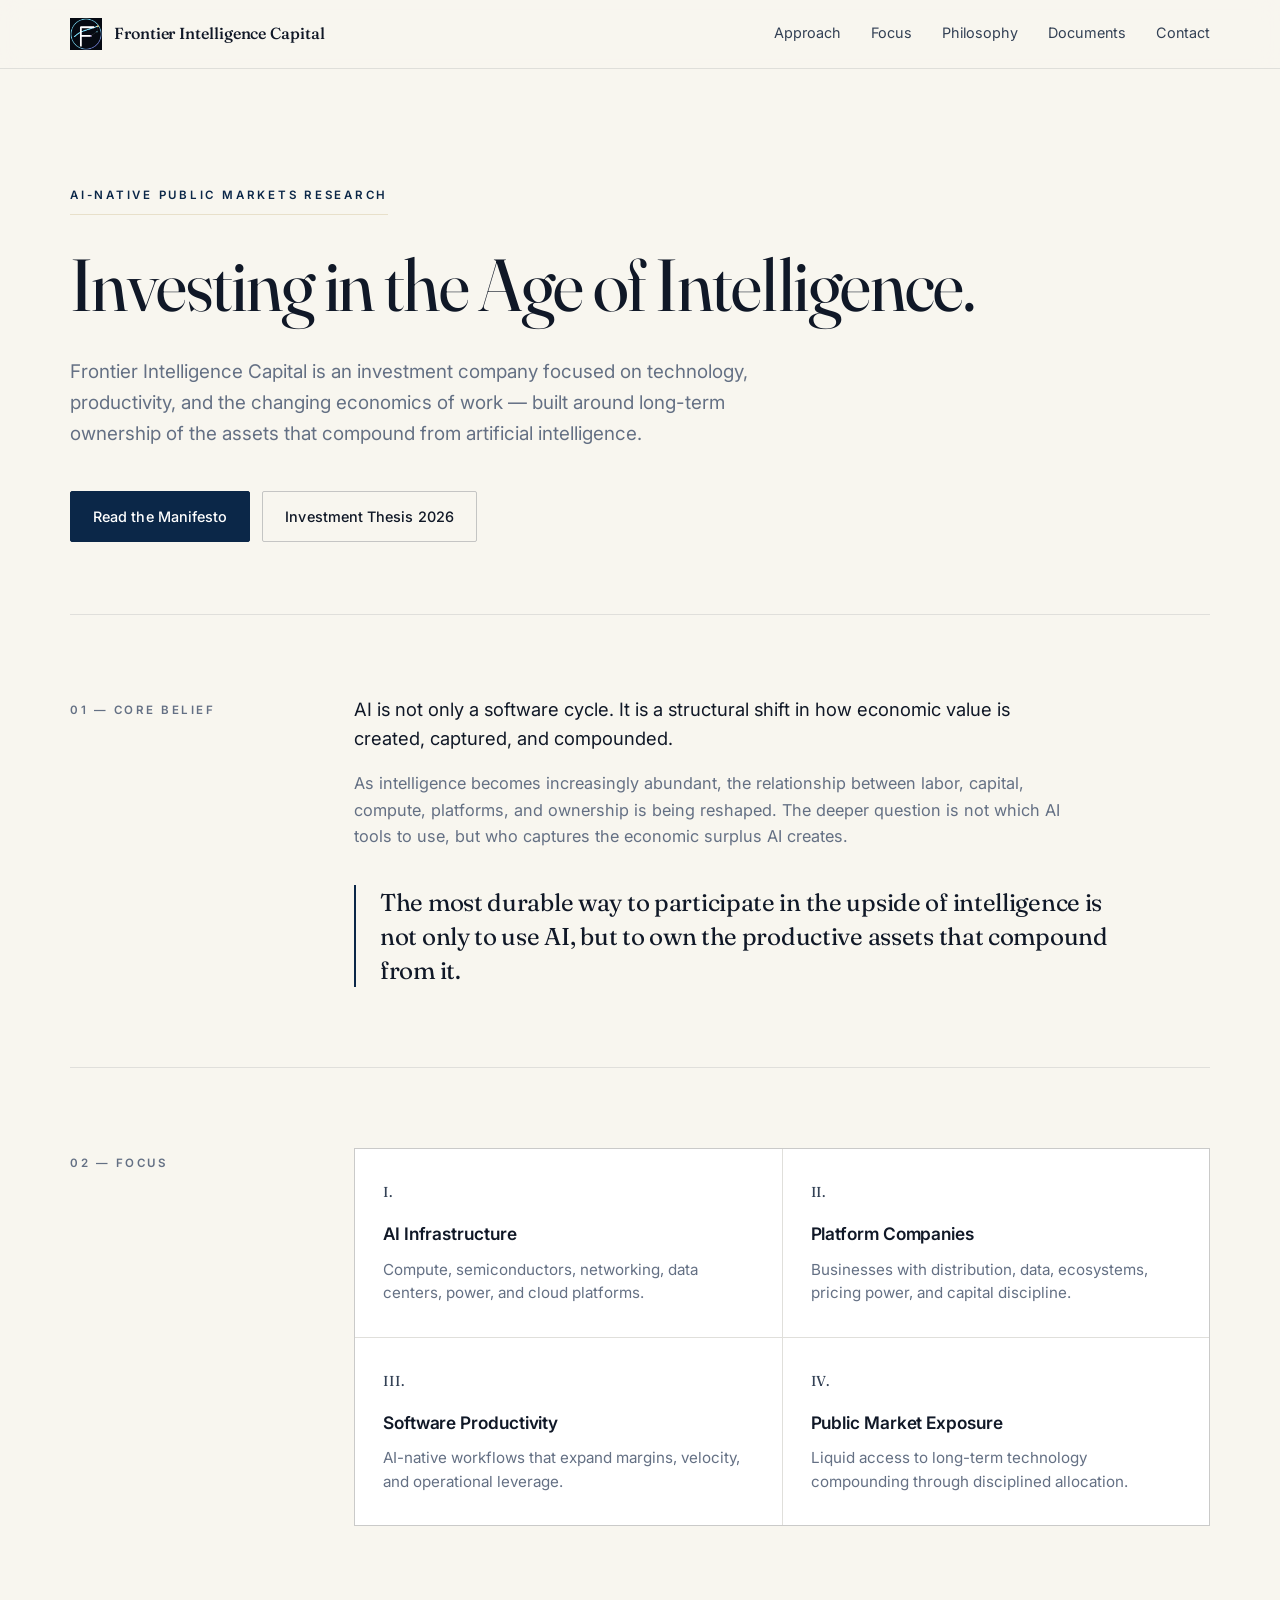
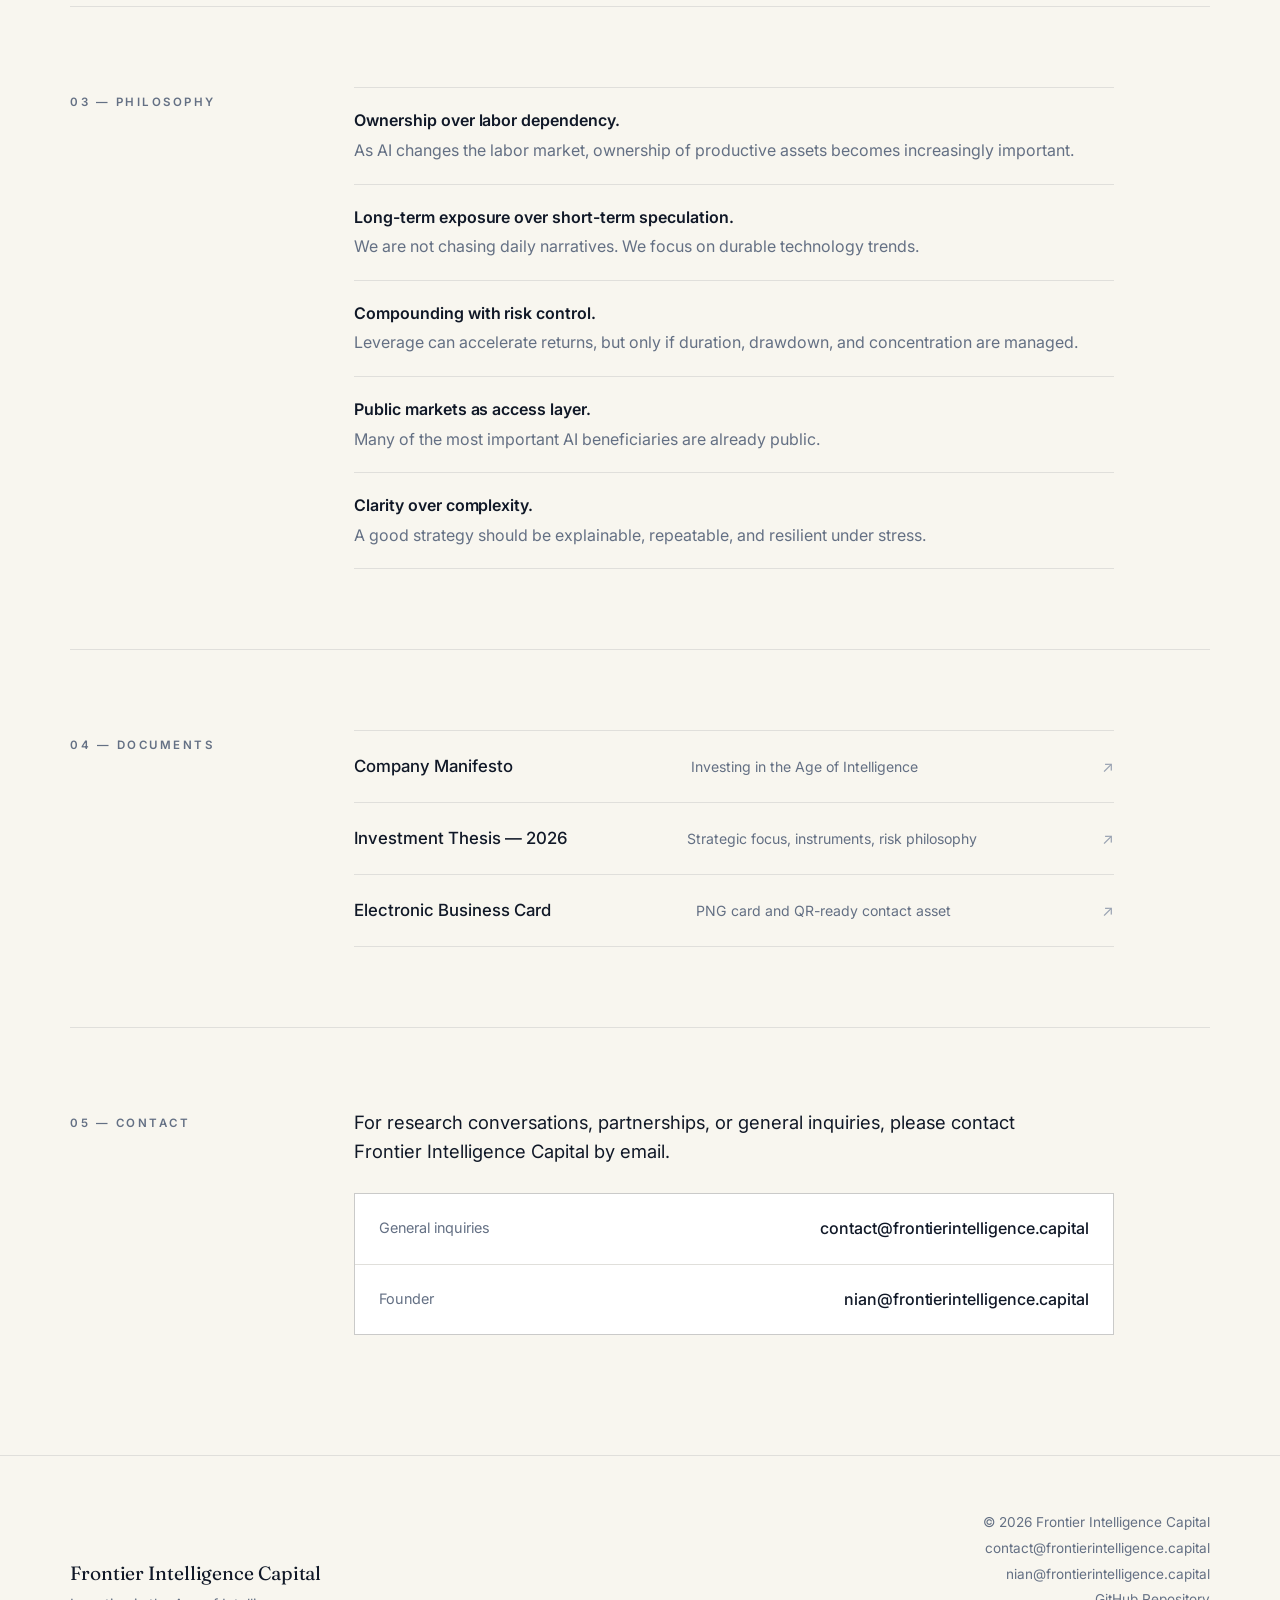
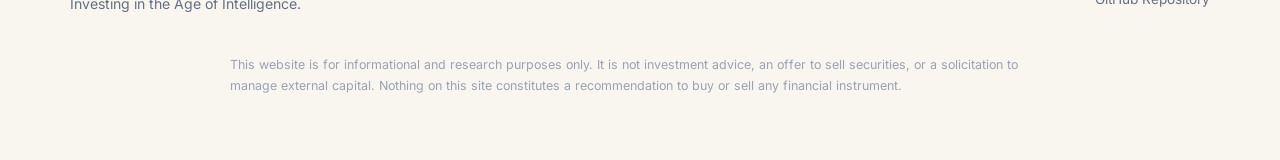
==== index.html @ 0dae23cb "Add internal document pages" ====
<!doctype html>
<html lang="en">
<head>
  <meta charset="utf-8" />
  <meta name="viewport" content="width=device-width, initial-scale=1" />
  <title>Frontier Intelligence Capital — Investing in the Age of Intelligence</title>
  <meta name="description" content="An AI-native public markets investment company focused on technology, productivity, and the changing economics of work." />
  <meta property="og:title" content="Frontier Intelligence Capital" />
  <meta property="og:description" content="Investing in the Age of Intelligence." />
  <meta property="og:image" content="assets/banner/frontier-intelligence-capital-banner.png" />
  <meta name="theme-color" content="#f8f6ef" />
  <link rel="icon" type="image/png" href="assets/logo/frontier-intelligence-capital-mark.png" />
  <link rel="preconnect" href="https://fonts.googleapis.com">
  <link rel="preconnect" href="https://fonts.gstatic.com" crossorigin>
  <link href="https://fonts.googleapis.com/css2?family=Fraunces:opsz,wght@9..144,400;9..144,500;9..144,600&family=Inter:wght@400;500;600;700&display=swap" rel="stylesheet">
  <link rel="stylesheet" href="style.css" />
</head>
<body>

  <header class="site-header">
    <div class="bar">
      <a class="brand" href="#top" aria-label="Frontier Intelligence Capital">
        <img class="mark" src="assets/logo/frontier-intelligence-capital-mark.png" alt="" />
        <span class="wordmark">Frontier Intelligence Capital</span>
      </a>
      <nav class="site-nav" aria-label="Primary">
        <a href="#approach">Approach</a>
        <a href="#focus">Focus</a>
        <a href="#philosophy">Philosophy</a>
        <a href="#documents">Documents</a>
        <a href="#contact">Contact</a>
      </nav>
    </div>
  </header>

  <main id="top">

    <section class="hero">
      <p class="eyebrow">AI-native public markets research</p>
      <h1>Investing in the Age of Intelligence.</h1>
      <p class="lead">Frontier Intelligence Capital is an investment company focused on technology, productivity, and the changing economics of work — built around long-term ownership of the assets that compound from artificial intelligence.</p>
      <div class="actions">
        <a class="btn primary" href="manifesto.html">Read the Manifesto</a>
        <a class="btn ghost" href="investment-thesis-2026.html">Investment Thesis 2026</a>
      </div>
    </section>

    <section class="band" id="approach">
      <div class="band-grid">
        <div class="band-label">01 — Core Belief</div>
        <div class="band-body">
          <p class="lede">AI is not only a software cycle. It is a structural shift in how economic value is created, captured, and compounded.</p>
          <p>As intelligence becomes increasingly abundant, the relationship between labor, capital, compute, platforms, and ownership is being reshaped. The deeper question is not which AI tools to use, but who captures the economic surplus AI creates.</p>
          <blockquote>The most durable way to participate in the upside of intelligence is not only to use AI, but to own the productive assets that compound from it.</blockquote>
        </div>
      </div>
    </section>

    <section class="band" id="focus">
      <div class="band-grid">
        <div class="band-label">02 — Focus</div>
        <div class="band-body">
          <div class="focus-grid">
            <article>
              <span class="num">I.</span>
              <h3>AI Infrastructure</h3>
              <p>Compute, semiconductors, networking, data centers, power, and cloud platforms.</p>
            </article>
            <article>
              <span class="num">II.</span>
              <h3>Platform Companies</h3>
              <p>Businesses with distribution, data, ecosystems, pricing power, and capital discipline.</p>
            </article>
            <article>
              <span class="num">III.</span>
              <h3>Software Productivity</h3>
              <p>AI-native workflows that expand margins, velocity, and operational leverage.</p>
            </article>
            <article>
              <span class="num">IV.</span>
              <h3>Public Market Exposure</h3>
              <p>Liquid access to long-term technology compounding through disciplined allocation.</p>
            </article>
          </div>
        </div>
      </div>
    </section>

    <section class="band" id="philosophy">
      <div class="band-grid">
        <div class="band-label">03 — Philosophy</div>
        <div class="band-body">
          <ul class="principles">
            <li><strong>Ownership over labor dependency.</strong> As AI changes the labor market, ownership of productive assets becomes increasingly important.</li>
            <li><strong>Long-term exposure over short-term speculation.</strong> We are not chasing daily narratives. We focus on durable technology trends.</li>
            <li><strong>Compounding with risk control.</strong> Leverage can accelerate returns, but only if duration, drawdown, and concentration are managed.</li>
            <li><strong>Public markets as access layer.</strong> Many of the most important AI beneficiaries are already public.</li>
            <li><strong>Clarity over complexity.</strong> A good strategy should be explainable, repeatable, and resilient under stress.</li>
          </ul>
        </div>
      </div>
    </section>

    <section class="band" id="documents">
      <div class="band-grid">
        <div class="band-label">04 — Documents</div>
        <div class="band-body">
          <ul class="docs">
            <li>
              <a href="manifesto.html">
                <span class="doc-title">Company Manifesto</span>
                <em class="doc-sub">Investing in the Age of Intelligence</em>
              </a>
            </li>
            <li>
              <a href="investment-thesis-2026.html">
                <span class="doc-title">Investment Thesis — 2026</span>
                <em class="doc-sub">Strategic focus, instruments, risk philosophy</em>
              </a>
            </li>
            <li>
              <a href="assets/business-card/nian-liu-electronic-business-card.png">
                <span class="doc-title">Electronic Business Card</span>
                <em class="doc-sub">PNG card and QR-ready contact asset</em>
              </a>
            </li>
          </ul>
        </div>
      </div>
    </section>

    <section class="band" id="contact">
      <div class="band-grid">
        <div class="band-label">05 — Contact</div>
        <div class="band-body">
          <p class="lede">For research conversations, partnerships, or general inquiries, please contact Frontier Intelligence Capital by email.</p>
          <div class="contact-list">
            <a href="mailto:contact@frontierintelligence.capital">
              <span>General inquiries</span>
              <strong>contact@frontierintelligence.capital</strong>
            </a>
            <a href="mailto:nian@frontierintelligence.capital">
              <span>Founder</span>
              <strong>nian@frontierintelligence.capital</strong>
            </a>
          </div>
        </div>
      </div>
    </section>

  </main>

  <footer>
    <div class="footer-inner">
      <div class="foot-brand">
        <p class="mark">Frontier Intelligence Capital</p>
        <p class="tag">Investing in the Age of Intelligence.</p>
      </div>
      <div class="foot-meta">
        <p>© <span id="year">2026</span> Frontier Intelligence Capital</p>
        <p><a href="mailto:contact@frontierintelligence.capital">contact@frontierintelligence.capital</a></p>
        <p><a href="mailto:nian@frontierintelligence.capital">nian@frontierintelligence.capital</a></p>
        <p><a href="https://github.com/nianliu-tech/frontier-intelligence-capital">GitHub Repository</a></p>
      </div>
    </div>
    <p class="disclaimer">This website is for informational and research purposes only. It is not investment advice, an offer to sell securities, or a solicitation to manage external capital. Nothing on this site constitutes a recommendation to buy or sell any financial instrument.</p>
  </footer>

  <script>document.getElementById('year').textContent = new Date().getFullYear();</script>
</body>
</html>
---- style.css ----
:root {
  color-scheme: light;
  --bg: #f8f6ef;
  --bg-elev: #ffffff;
  --text: #101827;
  --text-soft: #334155;
  --muted: #647084;
  --faint: #9aa3b2;
  --line: rgba(15, 23, 42, 0.10);
  --line-strong: rgba(15, 23, 42, 0.22);
  --accent: #0b2748;
  --accent-soft: rgba(191, 164, 106, 0.28);
  --serif: "Fraunces", "Source Serif 4", Georgia, "Times New Roman", serif;
  --sans: "Inter", ui-sans-serif, system-ui, -apple-system, BlinkMacSystemFont, "Segoe UI", sans-serif;
  --maxw: 1140px;
  --pad-x: 48px;
}

* { box-sizing: border-box; }

html { scroll-behavior: smooth; }

body {
  margin: 0;
  background: var(--bg);
  color: var(--text);
  font-family: var(--sans);
  font-size: 16px;
  line-height: 1.6;
  -webkit-font-smoothing: antialiased;
  -moz-osx-font-smoothing: grayscale;
  text-rendering: optimizeLegibility;
}

a { color: inherit; text-decoration: none; }

main { width: min(var(--maxw), calc(100% - var(--pad-x))); margin: 0 auto; }

/* ─── Site header ─────────────────────────────────────────────── */

.site-header {
  position: sticky;
  top: 0;
  z-index: 20;
  background: rgba(248, 246, 239, 0.82);
  backdrop-filter: saturate(140%) blur(12px);
  -webkit-backdrop-filter: saturate(140%) blur(12px);
  border-bottom: 1px solid var(--line);
}
.site-header .bar {
  width: min(var(--maxw), calc(100% - var(--pad-x)));
  margin: 0 auto;
  display: flex;
  align-items: center;
  justify-content: space-between;
  padding: 18px 0;
  gap: 24px;
}
.brand {
  display: flex;
  align-items: center;
  gap: 12px;
  white-space: nowrap;
}
.brand .mark {
  display: block;
  width: 32px;
  height: 32px;
  object-fit: contain;
}
.brand .wordmark {
  font-family: var(--serif);
  font-size: 1rem;
  font-weight: 500;
  letter-spacing: -0.005em;
  color: var(--text);
}
.site-nav {
  display: flex;
  gap: 30px;
  font-size: 0.9rem;
}
.site-nav a {
  position: relative;
  color: var(--text-soft);
  padding-bottom: 2px;
  transition: color 140ms ease;
}
.site-nav a::after {
  content: "";
  position: absolute;
  left: 0;
  right: 0;
  bottom: -2px;
  height: 1px;
  background: var(--accent);
  opacity: 0;
  transform: scaleX(0.4);
  transform-origin: center;
  transition: opacity 160ms ease, transform 160ms ease;
}
.site-nav a:hover { color: var(--text); }
.site-nav a:hover::after { opacity: 1; transform: scaleX(1); }
.site-nav a.ext::before {
  content: "↗";
  margin-right: 4px;
  color: var(--faint);
  font-size: 0.85em;
}
.site-nav a.ext::after { display: none; }

/* ─── Hero ────────────────────────────────────────────────────── */

.hero {
  padding: 112px 0 72px;
}
.eyebrow {
  display: inline-block;
  color: var(--accent);
  text-transform: uppercase;
  letter-spacing: 0.24em;
  font-size: 0.72rem;
  font-weight: 600;
  margin: 0 0 32px;
  padding-bottom: 10px;
  border-bottom: 1px solid var(--accent-soft);
}
h1 {
  font-family: var(--serif);
  font-weight: 400;
  margin: 0 0 32px;
  font-size: clamp(2.4rem, 6vw, 4.6rem);
  line-height: 1.04;
  letter-spacing: -0.022em;
  max-width: 920px;
  font-variation-settings: "opsz" 144, "SOFT" 0;
}
.lead {
  max-width: 700px;
  color: var(--muted);
  font-size: clamp(1.05rem, 1.5vw, 1.18rem);
  line-height: 1.65;
  margin: 0 0 42px;
}

/* Buttons */

.actions { display: flex; flex-wrap: wrap; gap: 12px; }
.btn {
  display: inline-flex;
  align-items: center;
  padding: 13px 22px;
  font-size: 0.9rem;
  font-weight: 500;
  letter-spacing: 0.005em;
  border: 1px solid var(--line-strong);
  border-radius: 2px;
  transition: background 140ms ease, border-color 140ms ease, color 140ms ease;
}
.btn.primary {
  background: var(--accent);
  color: #ffffff;
  border-color: var(--accent);
}
.btn.primary:hover {
  background: #143b68;
  border-color: #143b68;
  color: #ffffff;
}
.btn.ghost { color: var(--text); }
.btn.ghost:hover {
  border-color: var(--accent);
  color: var(--accent);
}

/* ─── Editorial bands ─────────────────────────────────────────── */

.band {
  padding: 80px 0;
  border-top: 1px solid var(--line);
}
.band-grid {
  display: grid;
  grid-template-columns: 220px 1fr;
  gap: 64px;
  align-items: start;
}
.band-label {
  font-size: 0.72rem;
  text-transform: uppercase;
  letter-spacing: 0.22em;
  color: var(--muted);
  font-weight: 600;
  padding-top: 6px;
}
.band-body p {
  margin: 0 0 18px;
  color: var(--muted);
  font-size: 1.02rem;
  max-width: 720px;
}
.band-body p.lede {
  color: var(--text);
  font-size: 1.15rem;
  line-height: 1.55;
}

blockquote {
  margin: 36px 0 0;
  padding: 0 0 0 24px;
  font-family: var(--serif);
  font-weight: 400;
  font-size: clamp(1.3rem, 1.9vw, 1.75rem);
  line-height: 1.4;
  letter-spacing: -0.012em;
  color: var(--text);
  max-width: 760px;
  border-left: 2px solid var(--accent);
}

/* ─── Focus grid ──────────────────────────────────────────────── */

.focus-grid {
  display: grid;
  grid-template-columns: repeat(2, 1fr);
  gap: 1px;
  background: var(--line);
  border: 1px solid var(--line);
}
.focus-grid article {
  background: var(--bg-elev);
  padding: 32px 28px;
  transition: background 160ms ease;
}
.focus-grid article:hover { background: var(--bg-elev); }
.focus-grid .num {
  display: block;
  font-family: var(--serif);
  font-size: 0.9rem;
  color: var(--text-soft);
  letter-spacing: 0.06em;
  margin-bottom: 16px;
}
.focus-grid h3 {
  margin: 0 0 10px;
  font-size: 1.08rem;
  font-weight: 600;
  letter-spacing: -0.005em;
  color: var(--text);
}
.focus-grid p {
  margin: 0;
  color: var(--muted);
  font-size: 0.95rem;
  line-height: 1.55;
}

/* ─── Principles list ─────────────────────────────────────────── */

.principles {
  list-style: none;
  padding: 0;
  margin: 0;
  max-width: 760px;
}
.principles li {
  padding: 20px 0;
  border-top: 1px solid var(--line);
  color: var(--muted);
  font-size: 1rem;
  line-height: 1.6;
}
.principles li:last-child { border-bottom: 1px solid var(--line); }
.principles strong {
  display: block;
  color: var(--text);
  font-weight: 600;
  margin-bottom: 4px;
  letter-spacing: -0.002em;
}

/* ─── Documents list ──────────────────────────────────────────── */

.docs {
  list-style: none;
  padding: 0;
  margin: 0;
  max-width: 760px;
}
.docs li { border-top: 1px solid var(--line); }
.docs li:last-child { border-bottom: 1px solid var(--line); }
.docs a {
  display: flex;
  justify-content: space-between;
  align-items: baseline;
  gap: 32px;
  padding: 22px 0;
  color: var(--text);
  transition: color 140ms ease, padding 140ms ease;
}
.docs a:hover { color: var(--accent); padding-left: 6px; }
.doc-title {
  font-size: 1.05rem;
  font-weight: 500;
}
.doc-sub {
  font-style: normal;
  color: var(--muted);
  font-size: 0.88rem;
  text-align: right;
  flex-shrink: 0;
}
.docs a::after {
  content: "↗";
  color: var(--faint);
  font-size: 0.95rem;
  margin-left: 6px;
}

/* ─── Contact ─────────────────────────────────────────────────── */

.contact-list {
  display: grid;
  gap: 1px;
  max-width: 760px;
  margin-top: 28px;
  background: var(--line);
  border: 1px solid var(--line);
}
.contact-list a {
  display: flex;
  justify-content: space-between;
  gap: 24px;
  padding: 22px 24px;
  background: var(--bg-elev);
  transition: background 160ms ease, color 140ms ease;
}
.contact-list a:hover {
  background: #f1eee5;
  color: var(--accent);
}
.contact-list span {
  color: var(--muted);
  font-size: 0.9rem;
}
.contact-list strong {
  color: var(--text);
  font-weight: 500;
  letter-spacing: -0.004em;
}
.contact-list a:hover strong { color: var(--accent); }

/* ─── Article pages ───────────────────────────────────────────── */

.article-page {
  padding: 88px 0 32px;
}
.article {
  max-width: 820px;
}
.article h1 {
  max-width: 820px;
  margin-bottom: 42px;
}
.article h2 {
  margin: 56px 0 18px;
  font-family: var(--serif);
  font-size: clamp(1.55rem, 2.4vw, 2.1rem);
  font-weight: 500;
  line-height: 1.2;
  letter-spacing: -0.012em;
  color: var(--text);
}
.article h3 {
  margin: 32px 0 10px;
  font-size: 1.05rem;
  color: var(--text);
}
.article p,
.article li {
  color: var(--muted);
  font-size: 1.02rem;
  line-height: 1.75;
}
.article p { margin: 0 0 18px; }
.article .lede {
  color: var(--text-soft);
  font-size: 1.12rem;
}
.article ul,
.article ol {
  margin: 18px 0 28px;
  padding-left: 24px;
}
.article li { margin: 8px 0; }
.article strong { color: var(--text); }
.article blockquote {
  margin: 32px 0 38px;
}

/* ─── Footer ──────────────────────────────────────────────────── */

footer {
  border-top: 1px solid var(--line);
  padding: 56px 0 64px;
  margin-top: 40px;
}
.footer-inner {
  width: min(var(--maxw), calc(100% - var(--pad-x)));
  margin: 0 auto;
  display: flex;
  justify-content: space-between;
  align-items: flex-end;
  gap: 24px;
  flex-wrap: wrap;
}
.foot-brand .mark {
  font-family: var(--serif);
  font-size: 1.2rem;
  margin: 0 0 4px;
  letter-spacing: -0.005em;
  color: var(--text);
}
.foot-brand .tag {
  margin: 0;
  font-size: 0.88rem;
  color: var(--muted);
}
.foot-meta {
  text-align: right;
  font-size: 0.85rem;
  color: var(--muted);
}
.foot-meta p { margin: 0 0 4px; }
.foot-meta a { transition: color 140ms ease; }
.foot-meta a:hover { color: var(--accent); }
.disclaimer {
  width: min(var(--maxw), calc(100% - var(--pad-x)));
  margin: 40px auto 0;
  font-size: 0.78rem;
  color: var(--faint);
  line-height: 1.65;
  max-width: 820px;
}

/* ─── Responsive ──────────────────────────────────────────────── */

@media (max-width: 860px) {
  :root { --pad-x: 32px; }
  .hero { padding: 64px 0 56px; }
  .band { padding: 56px 0; }
  .band-grid { grid-template-columns: 1fr; gap: 20px; }
  .band-label { padding-top: 0; }
  .focus-grid { grid-template-columns: 1fr; }
  .site-nav { gap: 18px; font-size: 0.82rem; }
  .site-nav a.ext { display: none; }
  .docs a { flex-direction: column; gap: 4px; padding: 20px 0; }
  .docs a:hover { padding-left: 0; }
  .doc-sub { text-align: left; }
  .contact-list a { flex-direction: column; gap: 4px; }
  .article-page { padding: 64px 0 24px; }
  .footer-inner { flex-direction: column; align-items: flex-start; }
  .foot-meta { text-align: left; }
}

@media (max-width: 520px) {
  :root { --pad-x: 24px; }
  .brand .wordmark { display: none; }
  .actions { gap: 10px; }
  .btn { padding: 11px 18px; font-size: 0.86rem; }
  .site-nav { gap: 14px; }
}
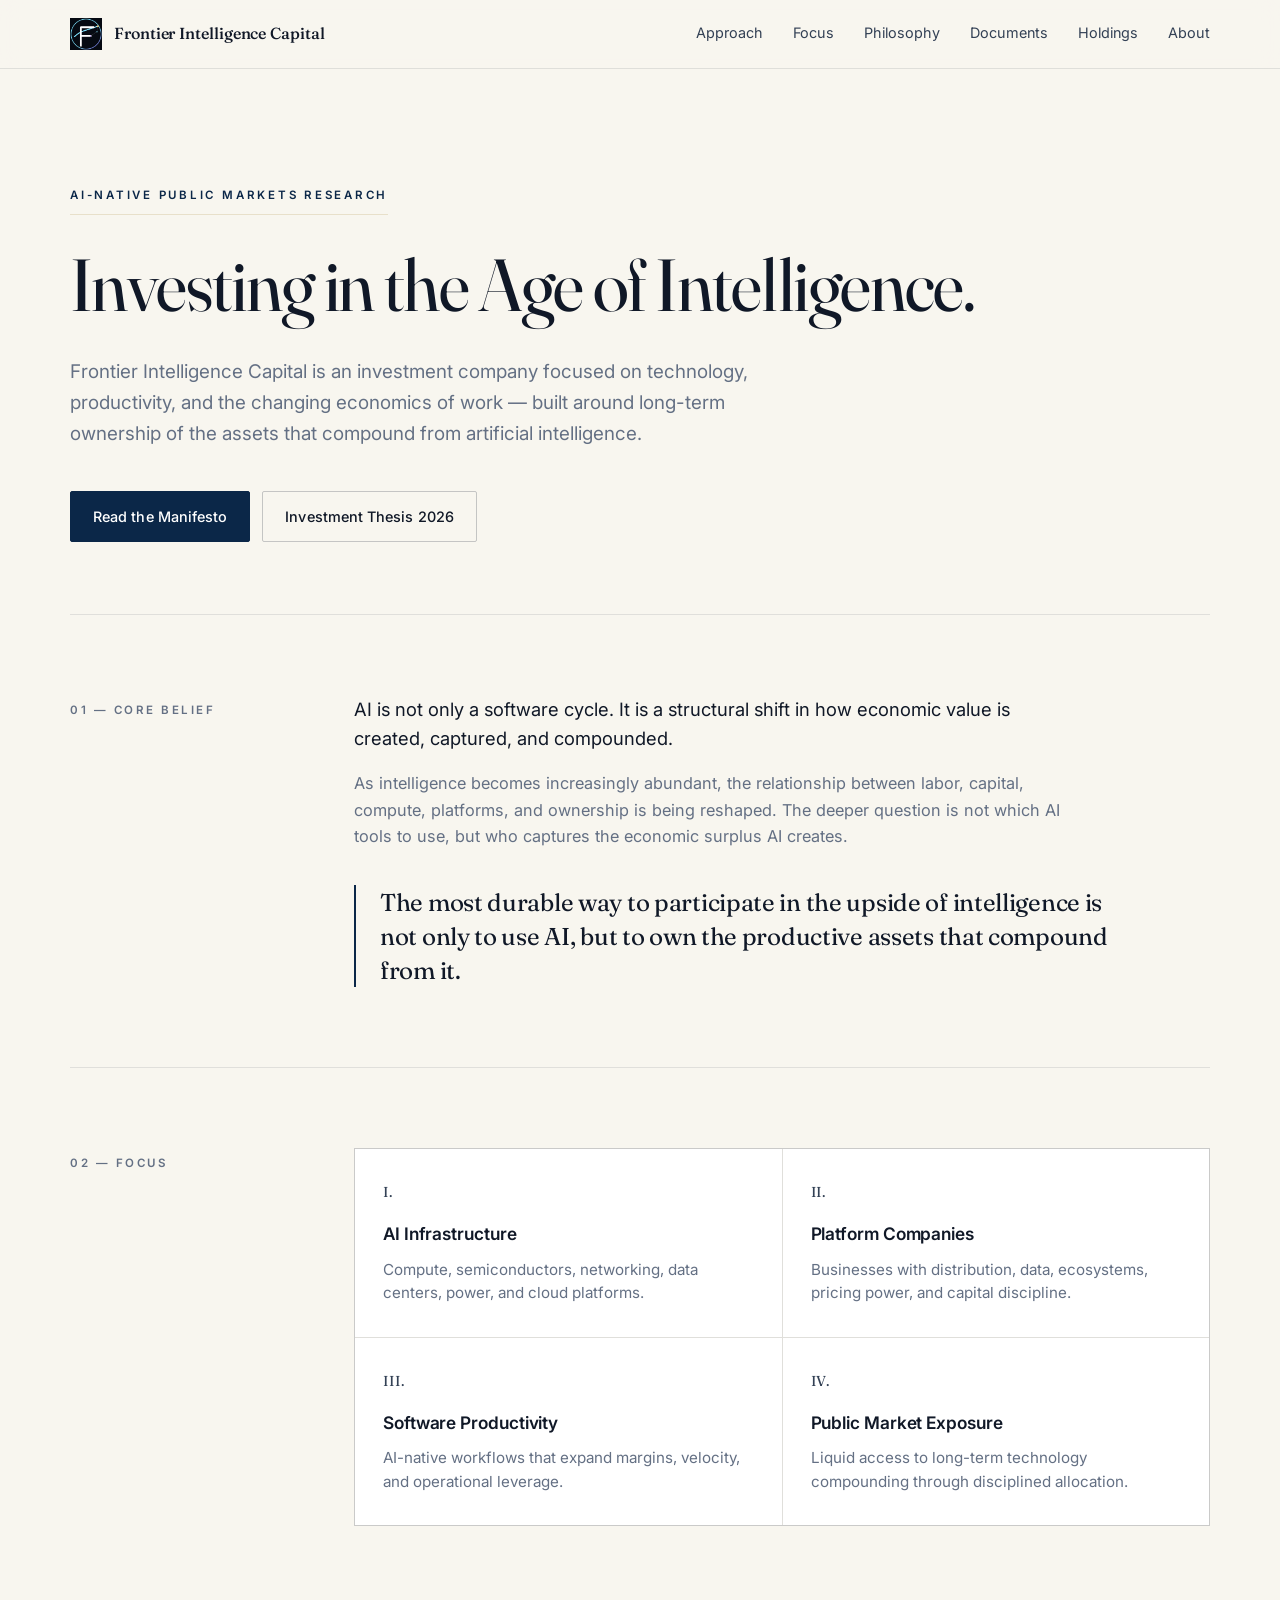
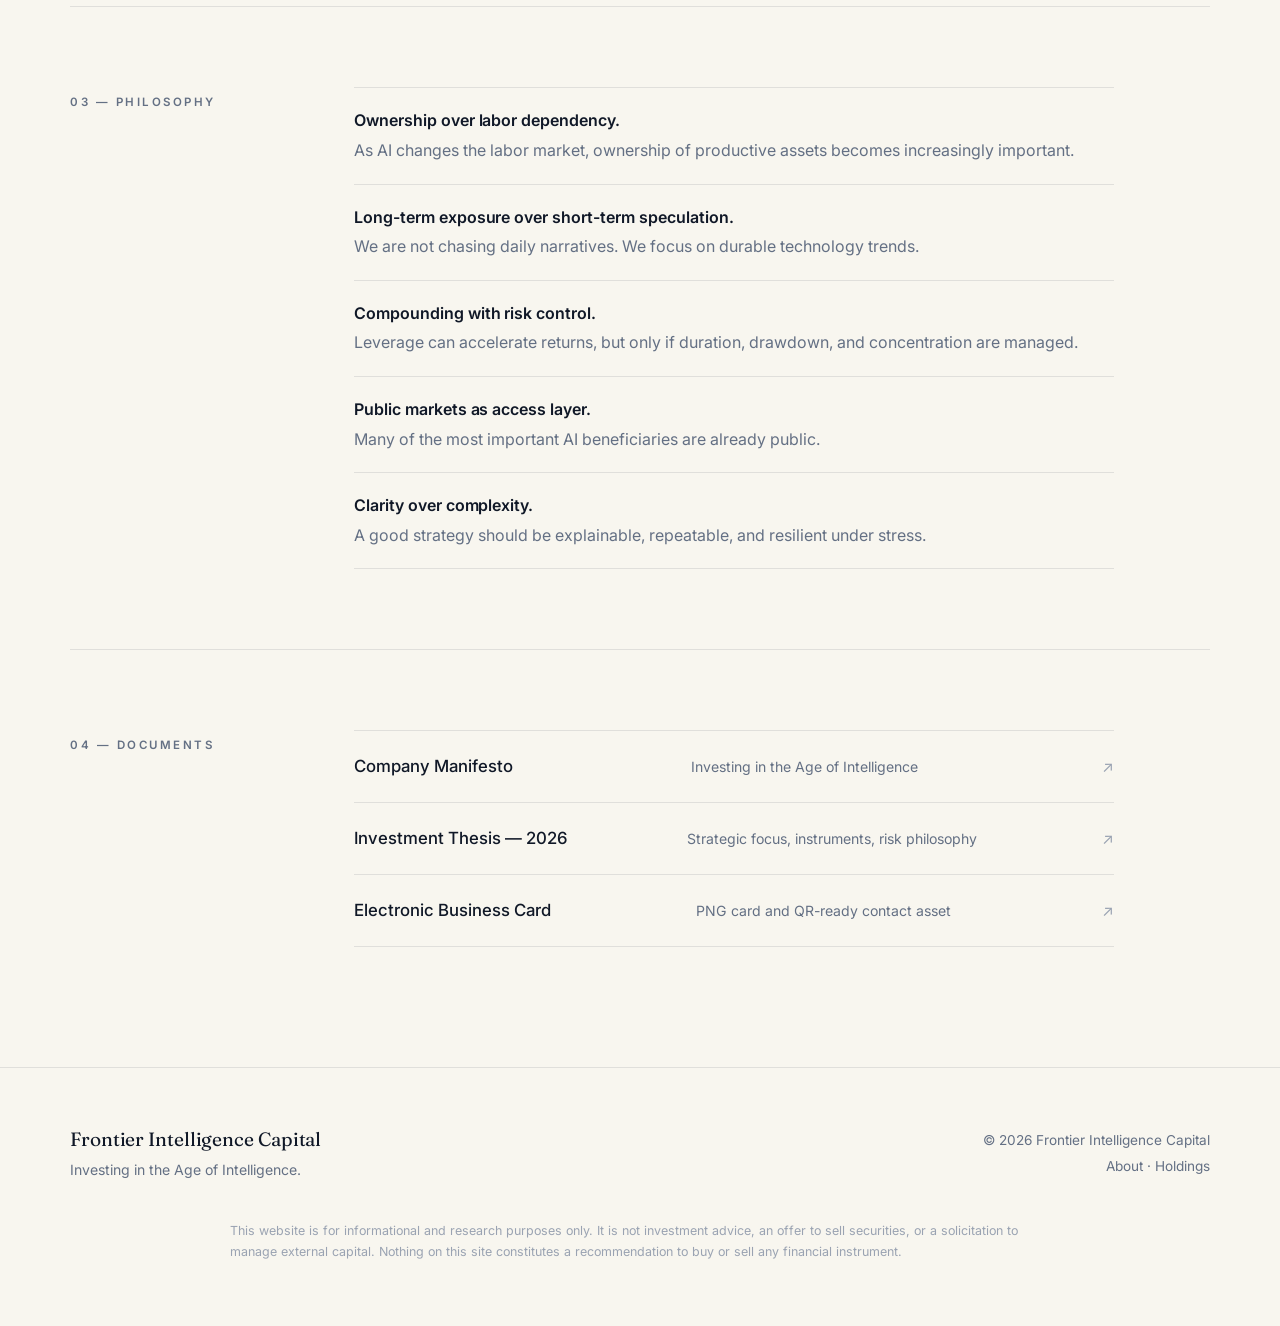
==== commit 5c2565c0: "Add about and holdings pages" ====
--- a/index.html
+++ b/index.html
@@ -28,7 +28,8 @@
         <a href="#focus">Focus</a>
         <a href="#philosophy">Philosophy</a>
         <a href="#documents">Documents</a>
-        <a href="#contact">Contact</a>
+        <a href="holdings.html">Holdings</a>
+        <a href="about.html">About</a>
       </nav>
     </div>
   </header>
@@ -129,25 +130,6 @@
       </div>
     </section>
 
-    <section class="band" id="contact">
-      <div class="band-grid">
-        <div class="band-label">05 — Contact</div>
-        <div class="band-body">
-          <p class="lede">For research conversations, partnerships, or general inquiries, please contact Frontier Intelligence Capital by email.</p>
-          <div class="contact-list">
-            <a href="mailto:contact@frontierintelligence.capital">
-              <span>General inquiries</span>
-              <strong>contact@frontierintelligence.capital</strong>
-            </a>
-            <a href="mailto:nian@frontierintelligence.capital">
-              <span>Founder</span>
-              <strong>nian@frontierintelligence.capital</strong>
-            </a>
-          </div>
-        </div>
-      </div>
-    </section>
-
   </main>
 
   <footer>
@@ -158,9 +140,7 @@
       </div>
       <div class="foot-meta">
         <p>© <span id="year">2026</span> Frontier Intelligence Capital</p>
-        <p><a href="mailto:contact@frontierintelligence.capital">contact@frontierintelligence.capital</a></p>
-        <p><a href="mailto:nian@frontierintelligence.capital">nian@frontierintelligence.capital</a></p>
-        <p><a href="https://github.com/nianliu-tech/frontier-intelligence-capital">GitHub Repository</a></p>
+        <p><a href="about.html">About</a> · <a href="holdings.html">Holdings</a></p>
       </div>
     </div>
     <p class="disclaimer">This website is for informational and research purposes only. It is not investment advice, an offer to sell securities, or a solicitation to manage external capital. Nothing on this site constitutes a recommendation to buy or sell any financial instrument.</p>
--- a/style.css
+++ b/style.css
@@ -470,3 +470,67 @@
   .btn { padding: 11px 18px; font-size: 0.86rem; }
   .site-nav { gap: 14px; }
 }
+
+/* ─── Profile & holdings pages ────────────────────────────────── */
+
+.profile-card,
+.holdings-grid section {
+  background: var(--bg-elev);
+  border: 1px solid var(--line);
+}
+.profile-card {
+  display: grid;
+  grid-template-columns: 1.1fr 0.9fr;
+  gap: 36px;
+  padding: 32px;
+  margin: 42px 0 48px;
+}
+.profile-card h2,
+.holdings-grid h2 {
+  margin-top: 8px;
+}
+.profile-label {
+  display: inline-block;
+  color: var(--accent);
+  text-transform: uppercase;
+  letter-spacing: 0.18em;
+  font-size: 0.72rem;
+  font-weight: 700;
+}
+.profile-meta {
+  display: grid;
+  gap: 1px;
+  align-content: start;
+  background: var(--line);
+  border: 1px solid var(--line);
+}
+.profile-meta a {
+  display: block;
+  padding: 18px 20px;
+  background: var(--bg);
+}
+.profile-meta span {
+  display: block;
+  color: var(--muted);
+  font-size: 0.82rem;
+  margin-bottom: 4px;
+}
+.profile-meta strong {
+  font-size: 0.95rem;
+  font-weight: 500;
+}
+.holdings-grid {
+  display: grid;
+  grid-template-columns: repeat(2, 1fr);
+  gap: 16px;
+  margin: 40px 0 48px;
+}
+.holdings-grid section {
+  padding: 28px;
+}
+.holdings-grid p { margin-bottom: 0; }
+
+@media (max-width: 860px) {
+  .profile-card,
+  .holdings-grid { grid-template-columns: 1fr; }
+}
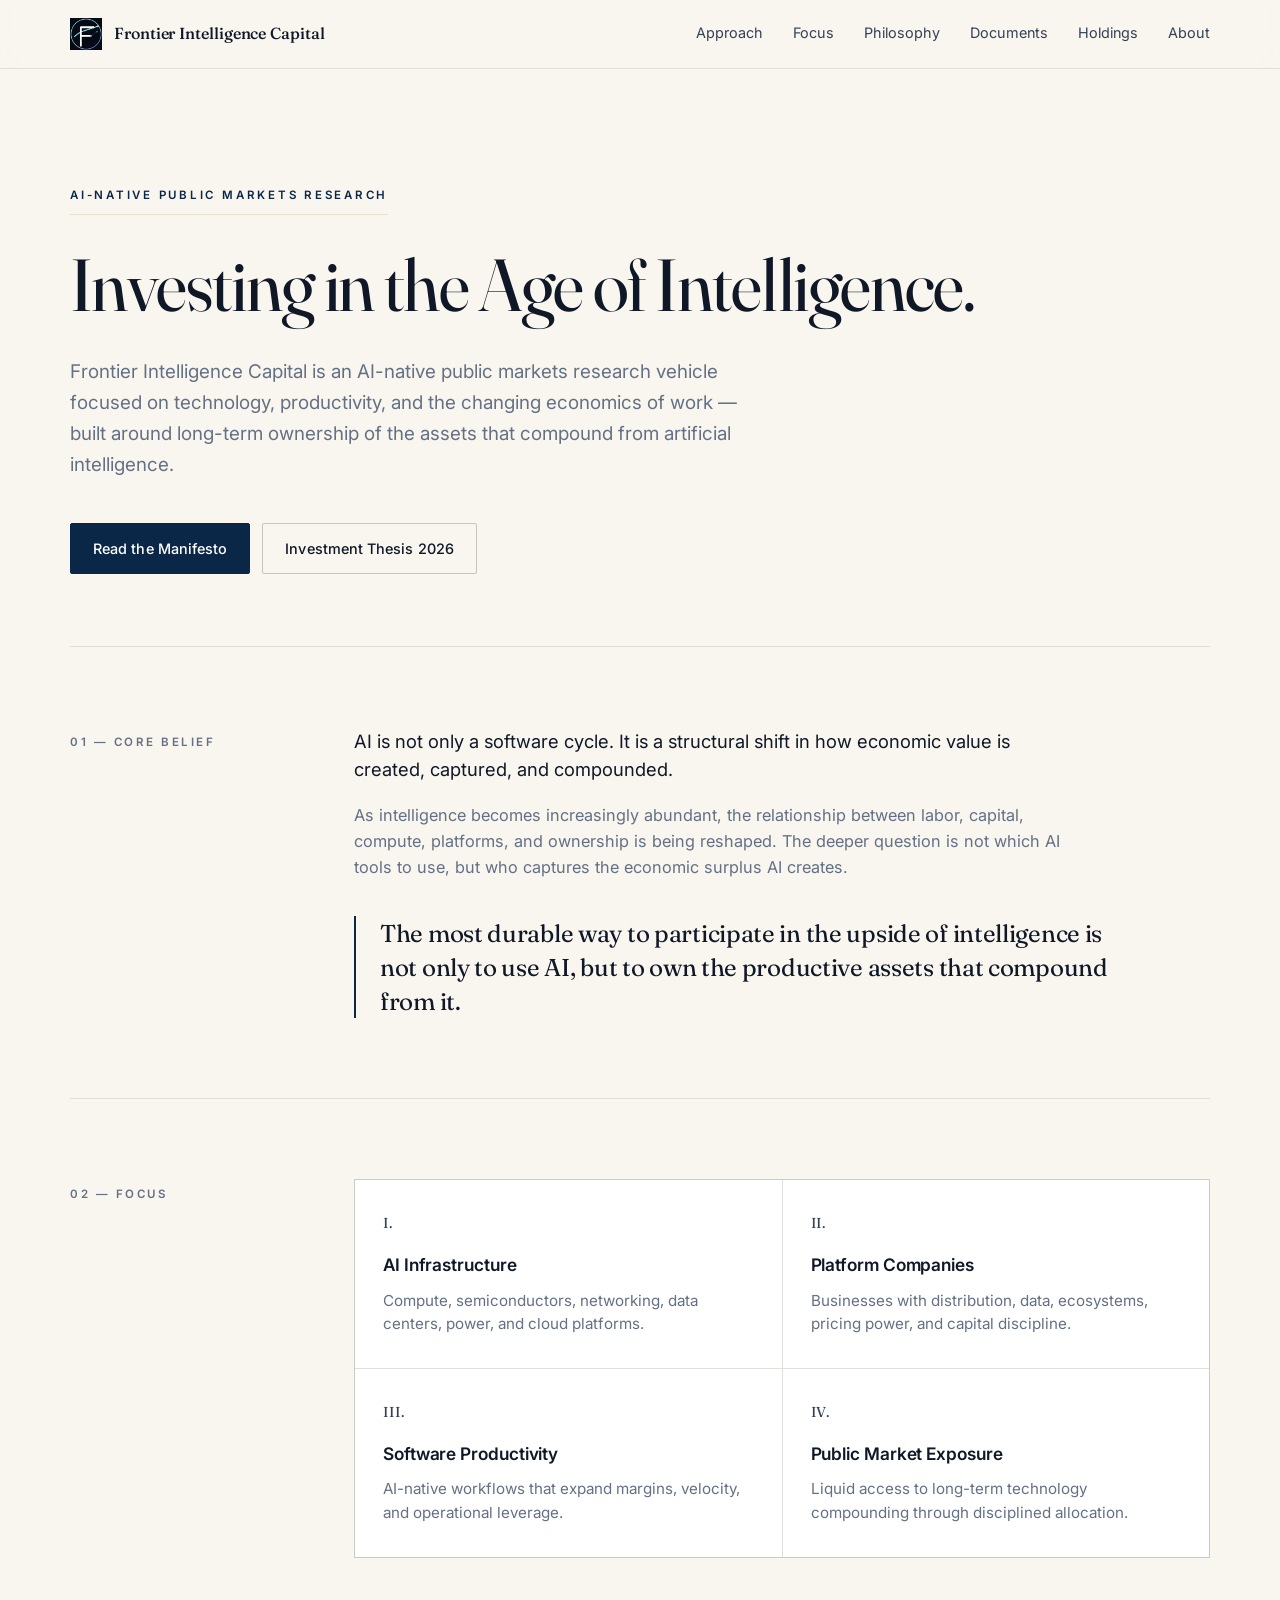
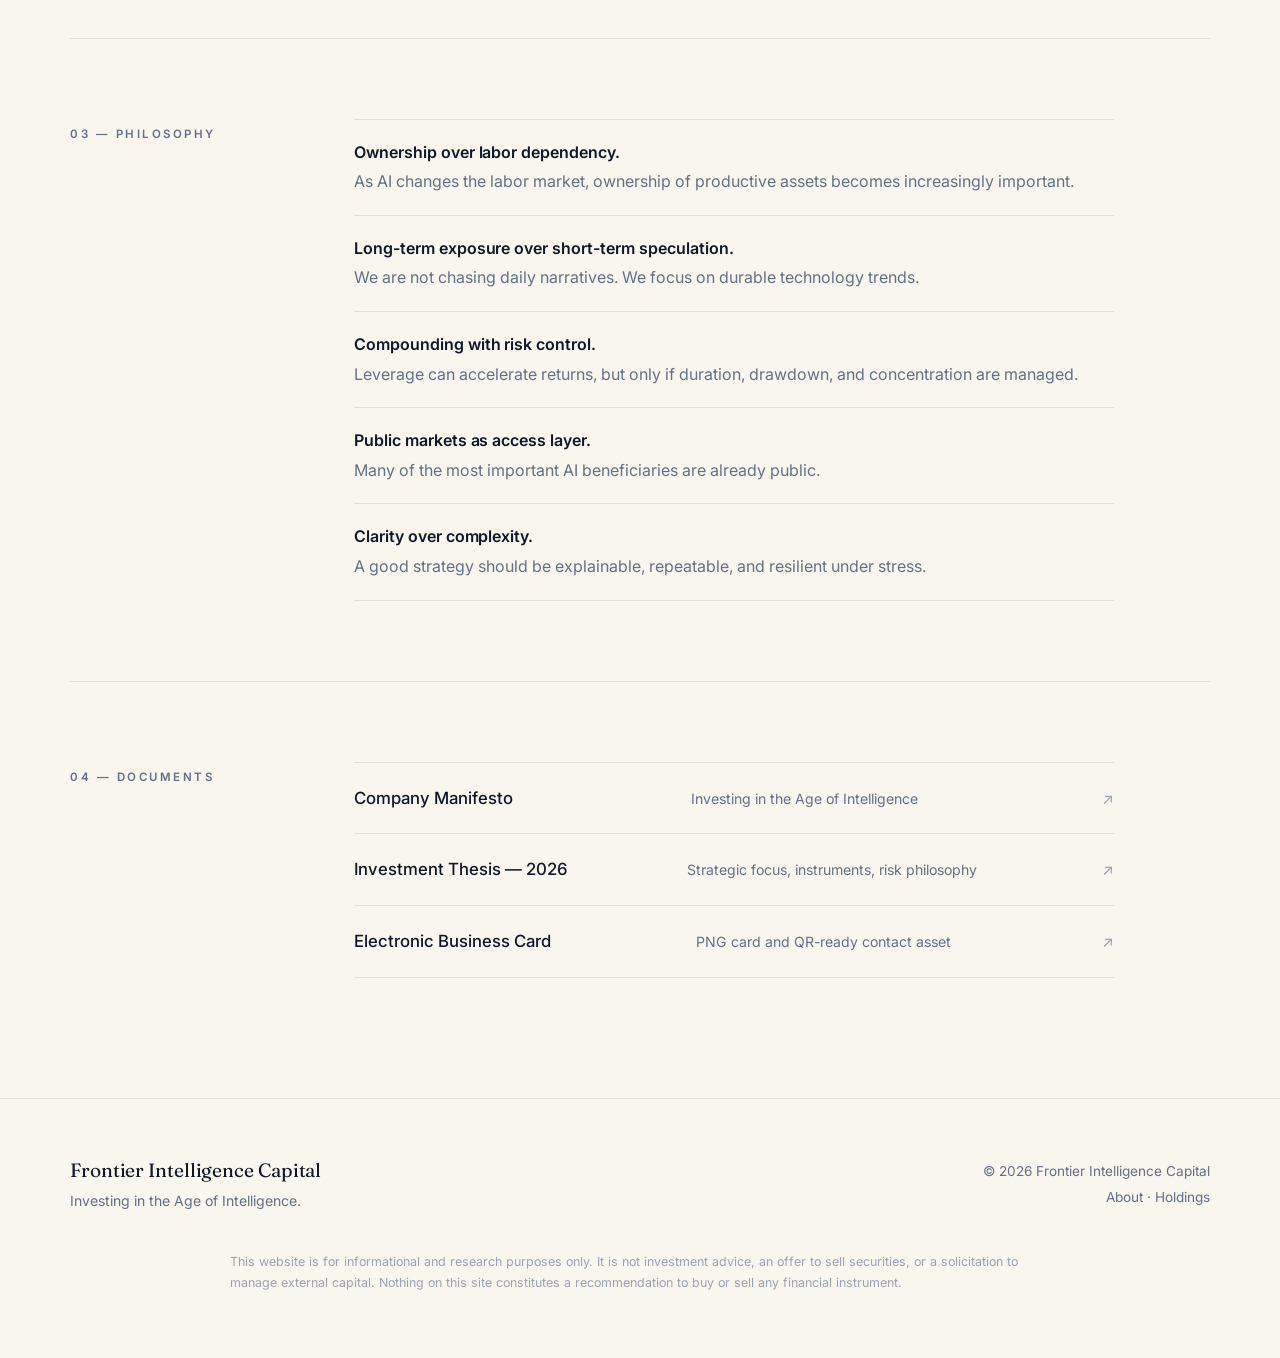
==== commit b9422c5c: "Clarify public research vehicle positioning" ====
--- a/index.html
+++ b/index.html
@@ -4,7 +4,7 @@
   <meta charset="utf-8" />
   <meta name="viewport" content="width=device-width, initial-scale=1" />
   <title>Frontier Intelligence Capital — Investing in the Age of Intelligence</title>
-  <meta name="description" content="An AI-native public markets investment company focused on technology, productivity, and the changing economics of work." />
+  <meta name="description" content="An AI-native public markets research vehicle focused on technology, productivity, and the changing economics of work." />
   <meta property="og:title" content="Frontier Intelligence Capital" />
   <meta property="og:description" content="Investing in the Age of Intelligence." />
   <meta property="og:image" content="assets/banner/frontier-intelligence-capital-banner.png" />
@@ -39,7 +39,7 @@
     <section class="hero">
       <p class="eyebrow">AI-native public markets research</p>
       <h1>Investing in the Age of Intelligence.</h1>
-      <p class="lead">Frontier Intelligence Capital is an investment company focused on technology, productivity, and the changing economics of work — built around long-term ownership of the assets that compound from artificial intelligence.</p>
+      <p class="lead">Frontier Intelligence Capital is an AI-native public markets research vehicle focused on technology, productivity, and the changing economics of work — built around long-term ownership of the assets that compound from artificial intelligence.</p>
       <div class="actions">
         <a class="btn primary" href="manifesto.html">Read the Manifesto</a>
         <a class="btn ghost" href="investment-thesis-2026.html">Investment Thesis 2026</a>
--- a/style.css
+++ b/style.css
@@ -534,3 +534,992 @@
   .profile-card,
   .holdings-grid { grid-template-columns: 1fr; }
 }
+
+/* ─── Allocation snapshot ─────────────────────────────────────── */
+
+.allocation-card {
+  margin: 34px 0 28px;
+  padding: 28px;
+  background: var(--bg-elev);
+  border: 1px solid var(--line);
+}
+.allocation-head {
+  display: flex;
+  justify-content: space-between;
+  gap: 20px;
+  margin-bottom: 18px;
+  color: var(--muted);
+  font-size: 0.86rem;
+}
+.allocation-row {
+  position: relative;
+  display: grid;
+  grid-template-columns: 1fr auto;
+  gap: 24px;
+  padding: 18px 0 22px;
+  border-top: 1px solid var(--line);
+  overflow: hidden;
+}
+.allocation-row strong,
+.allocation-row span,
+.allocation-row em {
+  position: relative;
+  z-index: 1;
+}
+.allocation-row strong {
+  display: block;
+  color: var(--text);
+  font-weight: 600;
+  margin-bottom: 2px;
+}
+.allocation-row span {
+  display: block;
+  color: var(--muted);
+  font-size: 0.9rem;
+}
+.allocation-row em {
+  color: var(--accent);
+  font-style: normal;
+  font-weight: 700;
+  font-size: 1.05rem;
+}
+.allocation-row i {
+  position: absolute;
+  left: 0;
+  bottom: 0;
+  height: 3px;
+  width: var(--w);
+  background: linear-gradient(90deg, var(--accent), rgba(191, 164, 106, 0.72));
+}
+
+@media (max-width: 860px) {
+  .allocation-head,
+  .allocation-row { grid-template-columns: 1fr; }
+  .allocation-row { gap: 8px; }
+}
+
+/* ─── Performance metrics ─────────────────────────────────────── */
+
+.metrics-grid {
+  display: grid;
+  grid-template-columns: repeat(4, 1fr);
+  gap: 1px;
+  margin: 30px 0 28px;
+  background: var(--line);
+  border: 1px solid var(--line);
+}
+.metrics-grid section {
+  background: var(--bg-elev);
+  padding: 22px 20px;
+}
+.metrics-grid span {
+  display: block;
+  color: var(--muted);
+  font-size: 0.78rem;
+  text-transform: uppercase;
+  letter-spacing: 0.12em;
+  margin-bottom: 12px;
+}
+.metrics-grid strong {
+  display: block;
+  color: var(--text);
+  font-size: 1rem;
+  margin-bottom: 8px;
+}
+.metrics-grid em {
+  display: block;
+  color: var(--muted);
+  font-style: normal;
+  font-size: 0.86rem;
+  line-height: 1.45;
+}
+
+@media (max-width: 860px) {
+  .metrics-grid { grid-template-columns: repeat(2, 1fr); }
+}
+@media (max-width: 520px) {
+  .metrics-grid { grid-template-columns: 1fr; }
+}
+
+/* ─── Performance chart ───────────────────────────────────────── */
+
+.performance-chart {
+  margin: 30px 0 28px;
+  padding: 0;
+}
+.performance-chart img {
+  display: block;
+  width: 100%;
+  height: auto;
+  border: 1px solid var(--line);
+  background: #ffffff;
+}
+.performance-chart figcaption {
+  margin-top: 10px;
+  color: var(--muted);
+  font-size: 0.86rem;
+}
+
+/* ─── Historical records ──────────────────────────────────────── */
+
+.history-table {
+  margin: 28px 0 14px;
+  overflow-x: auto;
+  border: 1px solid var(--line);
+  background: var(--bg-elev);
+}
+.history-table table {
+  width: 100%;
+  border-collapse: collapse;
+  min-width: 720px;
+}
+.history-table th,
+.history-table td {
+  padding: 15px 16px;
+  text-align: left;
+  border-bottom: 1px solid var(--line);
+  font-size: 0.92rem;
+}
+.history-table th {
+  color: var(--text);
+  font-weight: 600;
+  background: #f1eee5;
+}
+.history-table td {
+  color: var(--muted);
+}
+.history-table tr:last-child td { border-bottom: 0; }
+.data-links {
+  font-size: 0.9rem !important;
+}
+.data-links a {
+  color: var(--accent);
+  font-weight: 500;
+}
+
+/* ─── Detailed snapshot history ───────────────────────────────── */
+
+.history-summary {
+  display: grid;
+  grid-template-columns: repeat(3, 1fr);
+  gap: 1px;
+  margin: 34px 0 34px;
+  background: var(--line);
+  border: 1px solid var(--line);
+}
+.history-summary section {
+  background: var(--bg-elev);
+  padding: 22px;
+}
+.history-summary span {
+  display: block;
+  color: var(--muted);
+  font-size: 0.78rem;
+  text-transform: uppercase;
+  letter-spacing: 0.12em;
+  margin-bottom: 10px;
+}
+.history-summary strong {
+  color: var(--text);
+  font-size: 1.2rem;
+}
+.snapshot-list {
+  display: grid;
+  gap: 22px;
+  margin: 34px 0;
+}
+.snapshot-card {
+  background: var(--bg-elev);
+  border: 1px solid var(--line);
+  padding: 30px;
+}
+.snapshot-card.latest {
+  border-color: rgba(11, 39, 72, 0.26);
+}
+.snapshot-head {
+  display: flex;
+  justify-content: space-between;
+  gap: 24px;
+  align-items: flex-start;
+  margin-bottom: 12px;
+}
+.snapshot-head h2 {
+  margin: 8px 0 0;
+}
+.snapshot-nav {
+  text-align: right;
+}
+.snapshot-nav strong {
+  display: block;
+  color: var(--accent);
+  font-size: 1.7rem;
+  line-height: 1;
+}
+.snapshot-nav span {
+  display: block;
+  color: var(--muted);
+  font-size: 0.86rem;
+  margin-top: 8px;
+}
+.snapshot-allocation {
+  display: grid;
+  gap: 0;
+  margin-top: 24px;
+  border-top: 1px solid var(--line);
+}
+.snapshot-allocation div {
+  position: relative;
+  display: grid;
+  grid-template-columns: 1fr auto;
+  gap: 20px;
+  padding: 14px 0 16px;
+  border-bottom: 1px solid var(--line);
+  overflow: hidden;
+}
+.snapshot-allocation span,
+.snapshot-allocation em {
+  position: relative;
+  z-index: 1;
+}
+.snapshot-allocation span { color: var(--text-soft); }
+.snapshot-allocation em {
+  color: var(--accent);
+  font-style: normal;
+  font-weight: 700;
+}
+.snapshot-allocation i {
+  position: absolute;
+  left: 0;
+  bottom: 0;
+  width: var(--w);
+  height: 3px;
+  background: linear-gradient(90deg, var(--accent), rgba(191, 164, 106, 0.72));
+}
+@media (max-width: 860px) {
+  .history-summary { grid-template-columns: 1fr; }
+  .snapshot-head { flex-direction: column; }
+  .snapshot-nav { text-align: left; }
+}
+
+/* ─── Social icon links ───────────────────────────────────────── */
+
+.social-row {
+  padding: 16px 20px;
+  background: var(--bg);
+}
+.social-icon {
+  display: inline-flex;
+  align-items: center;
+  justify-content: center;
+  width: 34px;
+  height: 34px;
+  border: 1px solid var(--line-strong);
+  border-radius: 999px;
+  color: var(--accent);
+  transition: background 140ms ease, border-color 140ms ease, color 140ms ease;
+}
+.social-icon:hover {
+  background: var(--accent);
+  border-color: var(--accent);
+  color: #ffffff;
+}
+.social-icon svg {
+  width: 15px;
+  height: 15px;
+  fill: currentColor;
+}
+
+/* ─── Founder profile refinement ──────────────────────────────── */
+
+.founder-card {
+  grid-template-columns: 1fr 0.95fr;
+  align-items: stretch;
+}
+.founder-main {
+  display: grid;
+  grid-template-columns: 82px 1fr;
+  gap: 24px;
+  align-items: start;
+}
+.founder-avatar {
+  display: grid;
+  place-items: center;
+  width: 82px;
+  height: 82px;
+  border-radius: 50%;
+  background: linear-gradient(135deg, var(--accent), #183f69);
+  color: #ffffff;
+  font-family: var(--serif);
+  font-size: 1.55rem;
+  letter-spacing: 0.08em;
+  box-shadow: inset 0 0 0 1px rgba(255,255,255,0.18);
+}
+.contact-panel {
+  border: 1px solid var(--line);
+  background: var(--line);
+}
+.contact-item {
+  display: grid !important;
+  grid-template-columns: 38px 1fr;
+  align-items: center;
+  gap: 14px;
+  padding: 18px 20px !important;
+  background: var(--bg-elev) !important;
+}
+.contact-item:hover strong { color: var(--accent); }
+.contact-icon {
+  display: inline-flex;
+  align-items: center;
+  justify-content: center;
+  width: 38px;
+  height: 38px;
+  border: 1px solid var(--line-strong);
+  border-radius: 999px;
+  color: var(--accent);
+  background: #f8f6ef;
+}
+.contact-icon.linkedin {
+  background: #f8f6ef;
+  color: var(--accent);
+  border-color: var(--line-strong);
+  border-radius: 999px;
+}
+.contact-icon svg {
+  display: block;
+  width: 18px;
+  height: 18px;
+  fill: none;
+  stroke: currentColor;
+  stroke-width: 1.9;
+  stroke-linecap: round;
+  stroke-linejoin: round;
+  flex: 0 0 auto;
+}
+.contact-item em {
+  display: block;
+  color: var(--muted);
+  font-style: normal;
+  font-size: 0.8rem;
+  text-transform: uppercase;
+  letter-spacing: 0.1em;
+  margin-bottom: 2px;
+}
+.contact-item strong {
+  display: block;
+  color: var(--text);
+  font-size: 0.96rem;
+  font-weight: 500;
+}
+
+@media (max-width: 860px) {
+  .founder-card,
+  .founder-main { grid-template-columns: 1fr; }
+}
+
+
+/* ─── Founder contact icon alignment fix ──────────────────────── */
+
+.contact-item .contact-icon {
+  display: flex !important;
+  align-items: center !important;
+  justify-content: center !important;
+  width: 38px !important;
+  height: 38px !important;
+  min-width: 38px;
+  margin: 0 !important;
+  padding: 0 !important;
+  line-height: 1 !important;
+  text-align: center;
+}
+.contact-item .contact-icon svg {
+  display: block !important;
+  width: 18px !important;
+  height: 18px !important;
+  margin: 0 !important;
+}
+.contact-item .contact-icon.linkedin {
+  font-size: 0 !important;
+  letter-spacing: 0 !important;
+}
+.contact-item .contact-icon.linkedin::before {
+  content: "in";
+  display: block;
+  font-size: 0.9rem;
+  font-weight: 700;
+  line-height: 1;
+  transform: translateY(-0.5px);
+}
+
+/* ─── Founder photo ───────────────────────────────────────────── */
+
+.founder-photo {
+  display: block;
+  width: 82px;
+  height: 82px;
+  border-radius: 50%;
+  object-fit: cover;
+  border: 1px solid var(--line-strong);
+  box-shadow: 0 12px 30px rgba(15, 23, 42, 0.10);
+}
+
+/* ─── LinkedIn glyph in matched circle ────────────────────────── */
+
+.contact-item .contact-icon.linkedin::before { content: none !important; }
+.contact-item .contact-icon.linkedin svg {
+  display: block !important;
+  width: 17px !important;
+  height: 17px !important;
+  fill: currentColor !important;
+  stroke: none !important;
+  margin: 0 !important;
+}
+
+/* ─── Company contact card ────────────────────────────────────── */
+
+.company-contact-card {
+  display: grid;
+  grid-template-columns: 1fr 0.95fr;
+  gap: 36px;
+  align-items: center;
+  margin: -18px 0 52px;
+  padding: 28px 32px;
+  background: var(--bg-elev);
+  border: 1px solid var(--line);
+}
+.company-contact-card h2 {
+  margin: 8px 0 10px;
+}
+.company-contact-card p {
+  margin-bottom: 0;
+}
+.company-contact-card .contact-item {
+  border: 1px solid var(--line);
+}
+
+@media (max-width: 860px) {
+  .company-contact-card { grid-template-columns: 1fr; }
+}
+
+/* ─── About page layout preview v2 ────────────────────────────── */
+
+.founder-profile {
+  display: grid;
+  grid-template-columns: 132px 1fr;
+  gap: 34px;
+  align-items: start;
+  margin: 44px 0 22px;
+  padding: 34px;
+  background: var(--bg-elev);
+  border: 1px solid var(--line);
+}
+.founder-photo.large {
+  width: 132px;
+  height: 132px;
+  border-radius: 18px;
+}
+.founder-copy h2 {
+  margin: 8px 0 12px;
+}
+.founder-copy p {
+  max-width: 580px;
+  margin-bottom: 24px;
+}
+.founder-actions {
+  display: flex;
+  flex-wrap: wrap;
+  gap: 12px;
+}
+.contact-chip {
+  display: inline-grid;
+  grid-template-columns: 38px auto;
+  align-items: center;
+  gap: 13px;
+  min-width: 250px;
+  padding: 13px 15px;
+  background: #fbfaf6;
+  border: 1px solid var(--line);
+  transition: border-color 140ms ease, background 140ms ease;
+}
+.contact-chip:hover {
+  background: #ffffff;
+  border-color: var(--line-strong);
+}
+.contact-chip em {
+  display: block;
+  color: var(--muted);
+  font-style: normal;
+  font-size: 0.72rem;
+  text-transform: uppercase;
+  letter-spacing: 0.12em;
+  margin-bottom: 1px;
+}
+.contact-chip strong {
+  display: block;
+  color: var(--text);
+  font-size: 0.92rem;
+  font-weight: 500;
+}
+.company-contact-strip {
+  display: flex;
+  justify-content: space-between;
+  align-items: center;
+  gap: 24px;
+  margin: 0 0 54px;
+  padding: 22px 26px;
+  background: transparent;
+  border: 1px solid var(--line);
+}
+.company-contact-strip strong {
+  display: block;
+  margin-top: 6px;
+  color: var(--text);
+  font-size: 1.05rem;
+}
+.contact-chip.compact {
+  min-width: 330px;
+}
+
+@media (max-width: 860px) {
+  .founder-profile {
+    grid-template-columns: 1fr;
+  }
+  .company-contact-strip {
+    flex-direction: column;
+    align-items: flex-start;
+  }
+  .contact-chip,
+  .contact-chip.compact {
+    width: 100%;
+    min-width: 0;
+  }
+}
+
+/* ─── Unified founder/contact preview v3 ──────────────────────── */
+
+.contact-foundation {
+  display: grid;
+  grid-template-columns: 1.05fr 0.95fr;
+  gap: 1px;
+  margin: 44px 0 54px;
+  background: var(--line);
+  border: 1px solid var(--line);
+}
+.founder-side,
+.contact-side {
+  background: var(--bg-elev);
+}
+.founder-side {
+  display: grid;
+  grid-template-columns: 96px 1fr;
+  gap: 26px;
+  align-items: start;
+  padding: 32px;
+}
+.founder-side .founder-photo {
+  width: 96px;
+  height: 96px;
+  border-radius: 50%;
+}
+.founder-side h2 {
+  margin: 8px 0 12px;
+}
+.founder-side p {
+  margin-bottom: 0;
+}
+.contact-side {
+  display: grid;
+  align-content: center;
+  padding: 18px;
+}
+.contact-row {
+  display: grid;
+  grid-template-columns: 38px 1fr;
+  align-items: center;
+  gap: 14px;
+  padding: 16px 14px;
+  border-bottom: 1px solid var(--line);
+  transition: background 140ms ease;
+}
+.contact-row:last-child { border-bottom: 0; }
+.contact-row:hover { background: #fbfaf6; }
+.contact-row.company {
+  margin-top: 6px;
+  padding-top: 20px;
+  border-top: 1px solid var(--line);
+}
+.contact-row em {
+  display: block;
+  color: var(--muted);
+  font-style: normal;
+  font-size: 0.74rem;
+  text-transform: uppercase;
+  letter-spacing: 0.12em;
+  margin-bottom: 2px;
+}
+.contact-row strong {
+  display: block;
+  color: var(--text);
+  font-size: 0.94rem;
+  font-weight: 500;
+}
+.contact-row:hover strong { color: var(--accent); }
+
+@media (max-width: 860px) {
+  .contact-foundation,
+  .founder-side { grid-template-columns: 1fr; }
+}
+
+/* ─── About page final preview ────────────────────────────────── */
+
+.about-founder-card {
+  display: grid;
+  grid-template-columns: 260px 1fr;
+  gap: 0;
+  margin: 44px 0 56px;
+  background: var(--bg-elev);
+  border: 1px solid var(--line);
+}
+.founder-identity {
+  padding: 34px 30px;
+  border-right: 1px solid var(--line);
+  background: linear-gradient(180deg, #ffffff 0%, #fbfaf6 100%);
+}
+.about-founder-photo {
+  display: block;
+  width: 118px;
+  height: 118px;
+  border-radius: 50%;
+  object-fit: cover;
+  border: 1px solid var(--line-strong);
+  box-shadow: 0 14px 34px rgba(15, 23, 42, 0.10);
+  margin-bottom: 24px;
+}
+.founder-identity h2 {
+  margin: 8px 0 4px;
+}
+.founder-identity p {
+  margin: 0;
+  color: var(--muted);
+  font-size: 0.94rem;
+  line-height: 1.5;
+}
+.founder-detail {
+  padding: 34px 36px;
+}
+.founder-detail p {
+  max-width: 620px;
+}
+.about-contact-grid {
+  display: grid;
+  grid-template-columns: repeat(2, minmax(0, 1fr));
+  gap: 12px;
+  margin-top: 28px;
+}
+.about-contact-pill {
+  display: grid;
+  grid-template-columns: 38px 1fr;
+  align-items: center;
+  gap: 13px;
+  padding: 14px 15px;
+  background: #fbfaf6;
+  border: 1px solid var(--line);
+  transition: background 140ms ease, border-color 140ms ease, transform 140ms ease;
+}
+.about-contact-pill.company {
+  grid-column: 1 / -1;
+}
+.about-contact-pill:hover {
+  background: #ffffff;
+  border-color: var(--line-strong);
+  transform: translateY(-1px);
+}
+.about-contact-icon {
+  display: flex;
+  align-items: center;
+  justify-content: center;
+  width: 38px;
+  height: 38px;
+  border-radius: 50%;
+  border: 1px solid var(--line-strong);
+  color: var(--accent);
+  background: #f8f6ef;
+}
+.about-contact-icon svg {
+  display: block;
+  width: 17px;
+  height: 17px;
+  fill: none;
+  stroke: currentColor;
+  stroke-width: 1.9;
+  stroke-linecap: round;
+  stroke-linejoin: round;
+}
+.about-contact-pill[href*="linkedin"] .about-contact-icon svg {
+  fill: currentColor;
+  stroke: none;
+}
+.about-contact-pill em {
+  display: block;
+  color: var(--muted);
+  font-style: normal;
+  font-size: 0.72rem;
+  text-transform: uppercase;
+  letter-spacing: 0.12em;
+  margin-bottom: 2px;
+}
+.about-contact-pill strong {
+  display: block;
+  color: var(--text);
+  font-size: 0.92rem;
+  font-weight: 500;
+}
+.about-contact-pill:hover strong { color: var(--accent); }
+
+@media (max-width: 860px) {
+  .about-founder-card {
+    grid-template-columns: 1fr;
+  }
+  .founder-identity {
+    border-right: 0;
+    border-bottom: 1px solid var(--line);
+  }
+  .about-contact-grid {
+    grid-template-columns: 1fr;
+  }
+}
+
+/* ─── About page people/contact separated preview ─────────────── */
+
+.section-kicker {
+  color: var(--muted);
+  text-transform: uppercase;
+  letter-spacing: 0.18em;
+  font-size: 0.72rem;
+  font-weight: 700;
+  margin-bottom: 14px;
+}
+.people-section {
+  margin: 48px 0 54px;
+}
+.people-card {
+  display: grid;
+  grid-template-columns: 148px 1fr;
+  gap: 34px;
+  padding: 34px;
+  background: var(--bg-elev);
+  border: 1px solid var(--line);
+}
+.people-card .about-founder-photo {
+  width: 118px;
+  height: 118px;
+  border-radius: 50%;
+}
+.people-copy h2 {
+  margin: 8px 0 2px;
+}
+.people-copy .role {
+  margin: 0 0 18px;
+  color: var(--text-soft);
+  font-size: 0.96rem;
+}
+.people-copy p {
+  max-width: 640px;
+}
+.people-links {
+  display: flex;
+  flex-wrap: wrap;
+  gap: 12px;
+  margin-top: 26px;
+}
+.people-links .about-contact-pill {
+  min-width: 260px;
+}
+.company-contact-section {
+  display: grid;
+  grid-template-columns: 1fr 0.95fr;
+  gap: 34px;
+  align-items: center;
+  margin: 0 0 58px;
+  padding: 30px 34px;
+  background: #fbfaf6;
+  border: 1px solid var(--line);
+}
+.company-contact-section h2 {
+  margin: 0 0 10px;
+}
+.company-contact-section p {
+  margin-bottom: 0;
+  max-width: 560px;
+}
+.company-contact-section .about-contact-pill {
+  background: #ffffff;
+}
+
+@media (max-width: 860px) {
+  .people-card,
+  .company-contact-section {
+    grid-template-columns: 1fr;
+  }
+}
+
+/* ─── About page balanced layout preview ──────────────────────── */
+
+.about-block {
+  display: grid;
+  grid-template-columns: 220px 1fr;
+  gap: 0;
+  margin: 42px 0 0;
+  border: 1px solid var(--line);
+  background: var(--bg-elev);
+}
+.about-block + .about-block {
+  margin-top: 18px;
+}
+.about-block-label {
+  padding: 32px 28px;
+  border-right: 1px solid var(--line);
+  background: #fbfaf6;
+}
+.about-block-label span {
+  display: block;
+  color: var(--muted);
+  text-transform: uppercase;
+  letter-spacing: 0.18em;
+  font-size: 0.72rem;
+  font-weight: 700;
+  line-height: 1.45;
+}
+.about-block-body {
+  padding: 32px 34px;
+}
+.people-layout {
+  display: grid;
+  grid-template-columns: 112px 1fr;
+  gap: 30px;
+  align-items: start;
+}
+.people-layout .about-founder-photo {
+  width: 112px;
+  height: 112px;
+  border-radius: 50%;
+  object-fit: cover;
+}
+.people-content h2,
+.company-contact-layout h2 {
+  margin: 8px 0 4px;
+}
+.people-content .role {
+  margin: 0 0 18px;
+  color: var(--text-soft);
+  font-size: 0.96rem;
+}
+.people-content p,
+.company-contact-layout p {
+  max-width: 640px;
+}
+.about-action-grid {
+  display: grid;
+  gap: 12px;
+  margin-top: 26px;
+  max-width: 640px;
+}
+.about-action-grid.two-up {
+  grid-template-columns: repeat(2, minmax(0, 1fr));
+}
+.about-action-grid.one-up {
+  grid-template-columns: 1fr;
+  max-width: 640px;
+}
+.about-action {
+  display: grid;
+  grid-template-columns: 38px minmax(0, 1fr);
+  align-items: center;
+  gap: 13px;
+  min-height: 68px;
+  padding: 13px 15px;
+  background: #fbfaf6;
+  border: 1px solid var(--line);
+  transition: background 140ms ease, border-color 140ms ease;
+}
+.about-action:hover {
+  background: #ffffff;
+  border-color: var(--line-strong);
+}
+.about-action-icon {
+  display: flex;
+  align-items: center;
+  justify-content: center;
+  width: 38px;
+  height: 38px;
+  border-radius: 50%;
+  border: 1px solid var(--line-strong);
+  color: var(--accent);
+  background: #f8f6ef;
+}
+.about-action-icon svg {
+  display: block;
+  width: 17px;
+  height: 17px;
+  fill: none;
+  stroke: currentColor;
+  stroke-width: 1.9;
+  stroke-linecap: round;
+  stroke-linejoin: round;
+}
+.about-action[href*="linkedin"] .about-action-icon svg {
+  fill: currentColor;
+  stroke: none;
+}
+.about-action em {
+  display: block;
+  color: var(--muted);
+  font-style: normal;
+  font-size: 0.72rem;
+  text-transform: uppercase;
+  letter-spacing: 0.12em;
+  margin-bottom: 2px;
+}
+.about-action strong {
+  display: block;
+  color: var(--text);
+  font-size: 0.9rem;
+  font-weight: 500;
+  white-space: nowrap;
+  overflow: hidden;
+  text-overflow: ellipsis;
+}
+.about-action:hover strong { color: var(--accent); }
+.company-contact-layout {
+  display: grid;
+  grid-template-columns: 1fr;
+}
+.about-company-contact {
+  margin-bottom: 56px;
+}
+
+@media (max-width: 860px) {
+  .about-block,
+  .people-layout,
+  .about-action-grid.two-up {
+    grid-template-columns: 1fr;
+  }
+  .about-block-label {
+    border-right: 0;
+    border-bottom: 1px solid var(--line);
+  }
+}
+
+/* ─── About contact text visibility fix ───────────────────────── */
+
+.people-content .about-action-grid.two-up {
+  grid-template-columns: 1fr !important;
+}
+.people-content .about-action {
+  max-width: 640px;
+}
+.about-action strong {
+  white-space: normal !important;
+  overflow: visible !important;
+  text-overflow: clip !important;
+  word-break: break-word;
+}
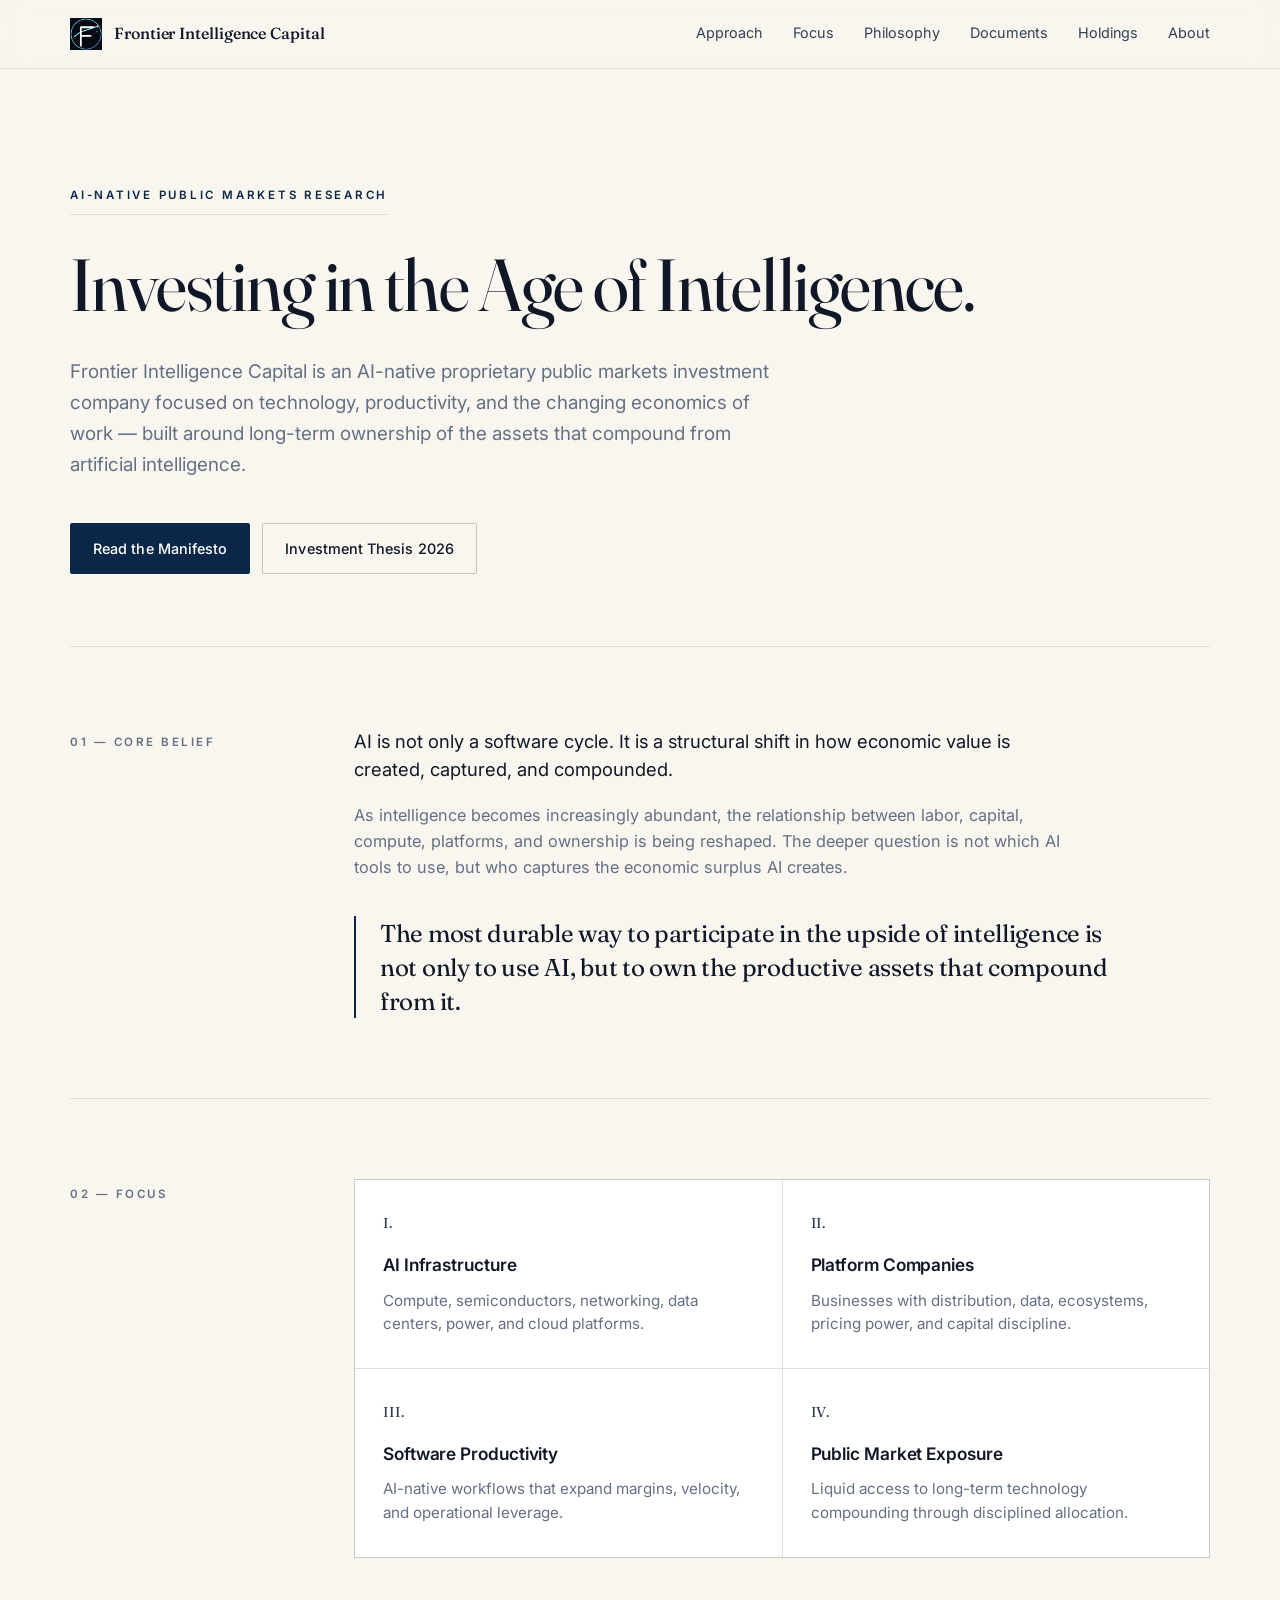
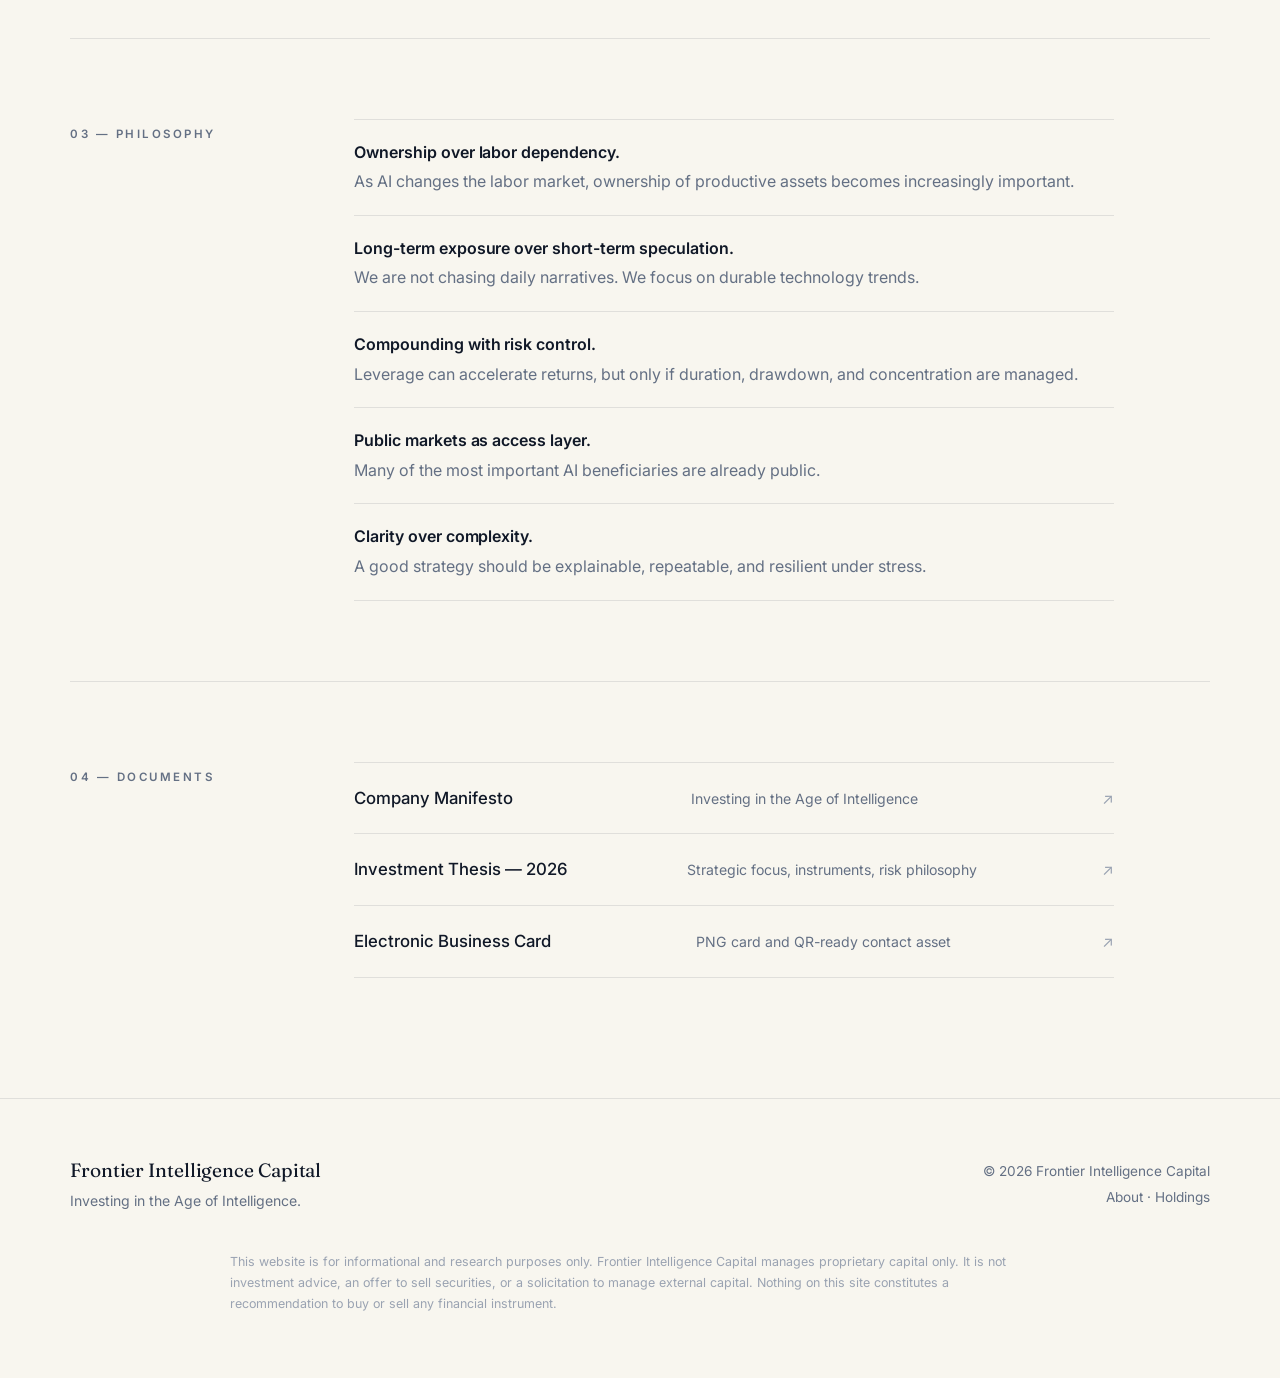
==== commit 6eaa9158: "Position as proprietary investment company" ====
--- a/index.html
+++ b/index.html
@@ -4,7 +4,7 @@
   <meta charset="utf-8" />
   <meta name="viewport" content="width=device-width, initial-scale=1" />
   <title>Frontier Intelligence Capital — Investing in the Age of Intelligence</title>
-  <meta name="description" content="An AI-native public markets research vehicle focused on technology, productivity, and the changing economics of work." />
+  <meta name="description" content="An AI-native proprietary public markets investment company focused on technology, productivity, and the changing economics of work." />
   <meta property="og:title" content="Frontier Intelligence Capital" />
   <meta property="og:description" content="Investing in the Age of Intelligence." />
   <meta property="og:image" content="assets/banner/frontier-intelligence-capital-banner.png" />
@@ -39,7 +39,7 @@
     <section class="hero">
       <p class="eyebrow">AI-native public markets research</p>
       <h1>Investing in the Age of Intelligence.</h1>
-      <p class="lead">Frontier Intelligence Capital is an AI-native public markets research vehicle focused on technology, productivity, and the changing economics of work — built around long-term ownership of the assets that compound from artificial intelligence.</p>
+      <p class="lead">Frontier Intelligence Capital is an AI-native proprietary public markets investment company focused on technology, productivity, and the changing economics of work — built around long-term ownership of the assets that compound from artificial intelligence.</p>
       <div class="actions">
         <a class="btn primary" href="manifesto.html">Read the Manifesto</a>
         <a class="btn ghost" href="investment-thesis-2026.html">Investment Thesis 2026</a>
@@ -143,7 +143,7 @@
         <p><a href="about.html">About</a> · <a href="holdings.html">Holdings</a></p>
       </div>
     </div>
-    <p class="disclaimer">This website is for informational and research purposes only. It is not investment advice, an offer to sell securities, or a solicitation to manage external capital. Nothing on this site constitutes a recommendation to buy or sell any financial instrument.</p>
+    <p class="disclaimer">This website is for informational and research purposes only. Frontier Intelligence Capital manages proprietary capital only. It is not investment advice, an offer to sell securities, or a solicitation to manage external capital. Nothing on this site constitutes a recommendation to buy or sell any financial instrument.</p>
   </footer>
 
   <script>document.getElementById('year').textContent = new Date().getFullYear();</script>
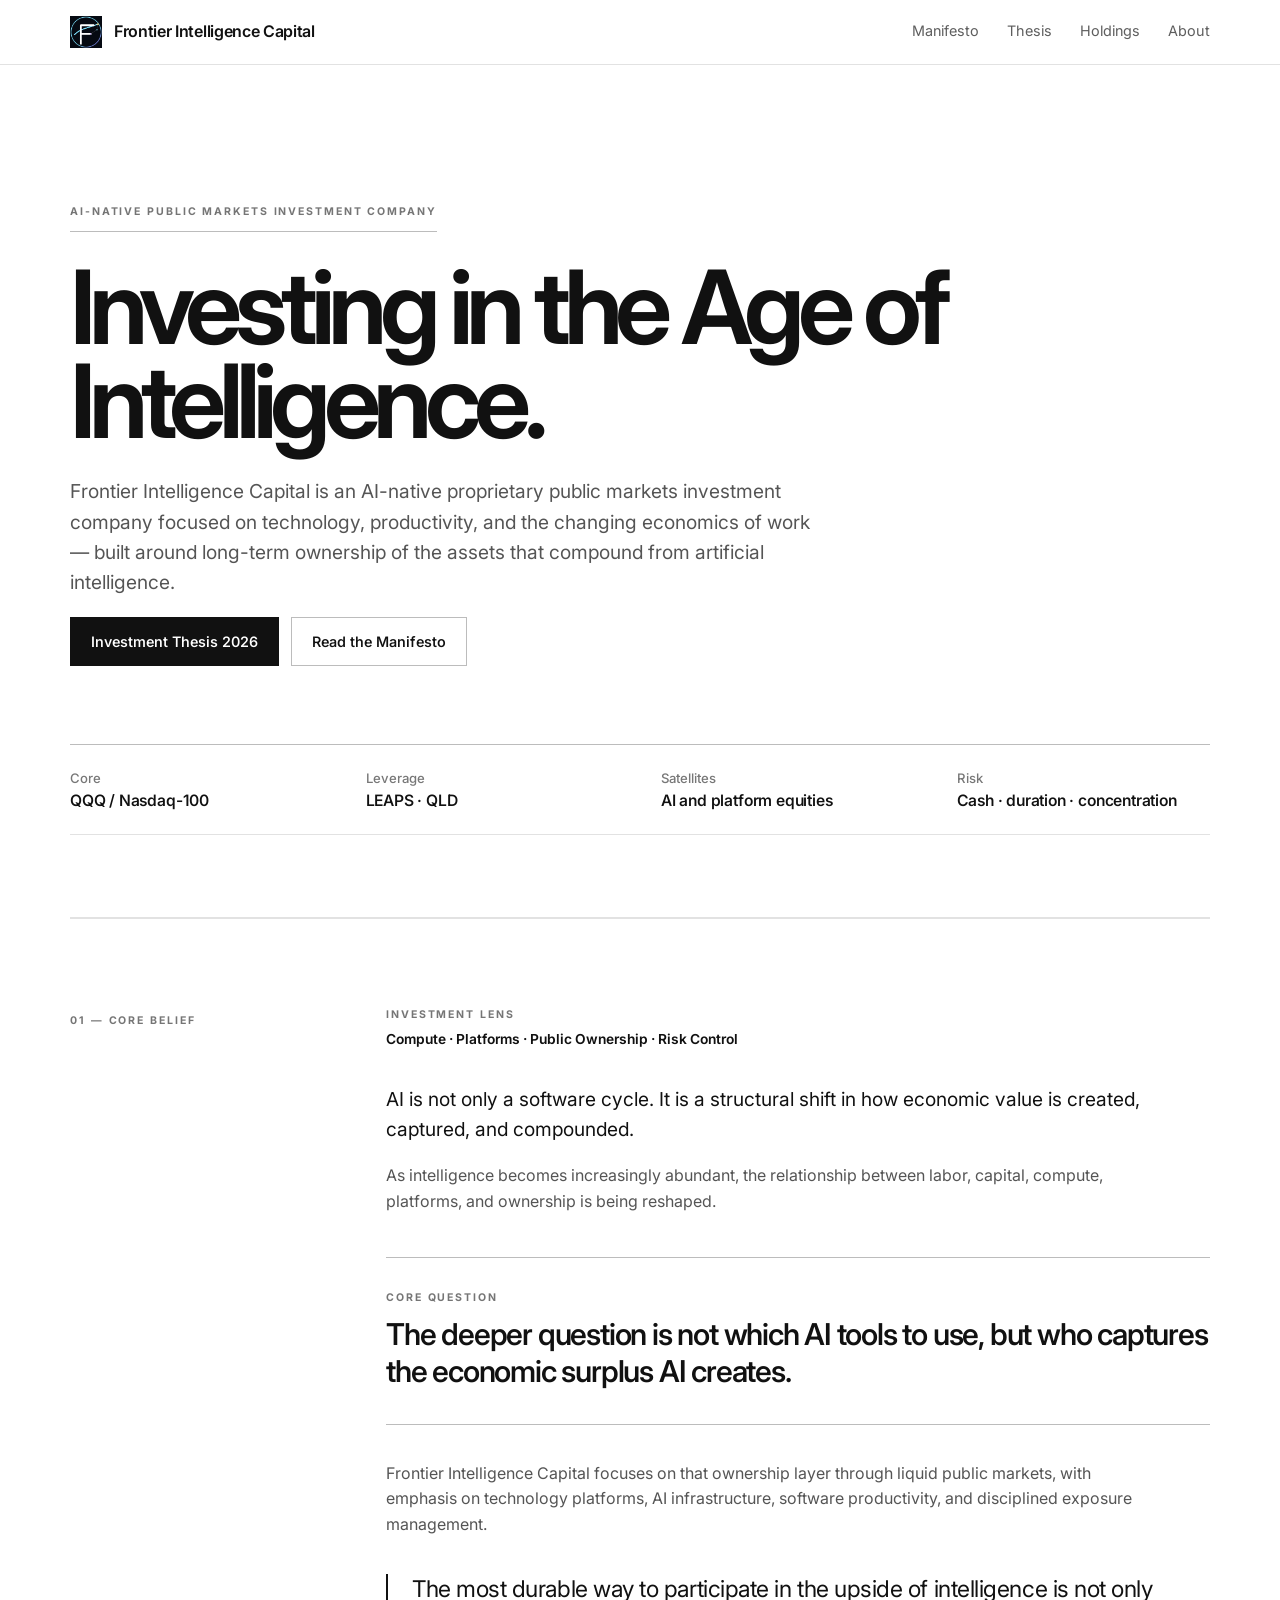
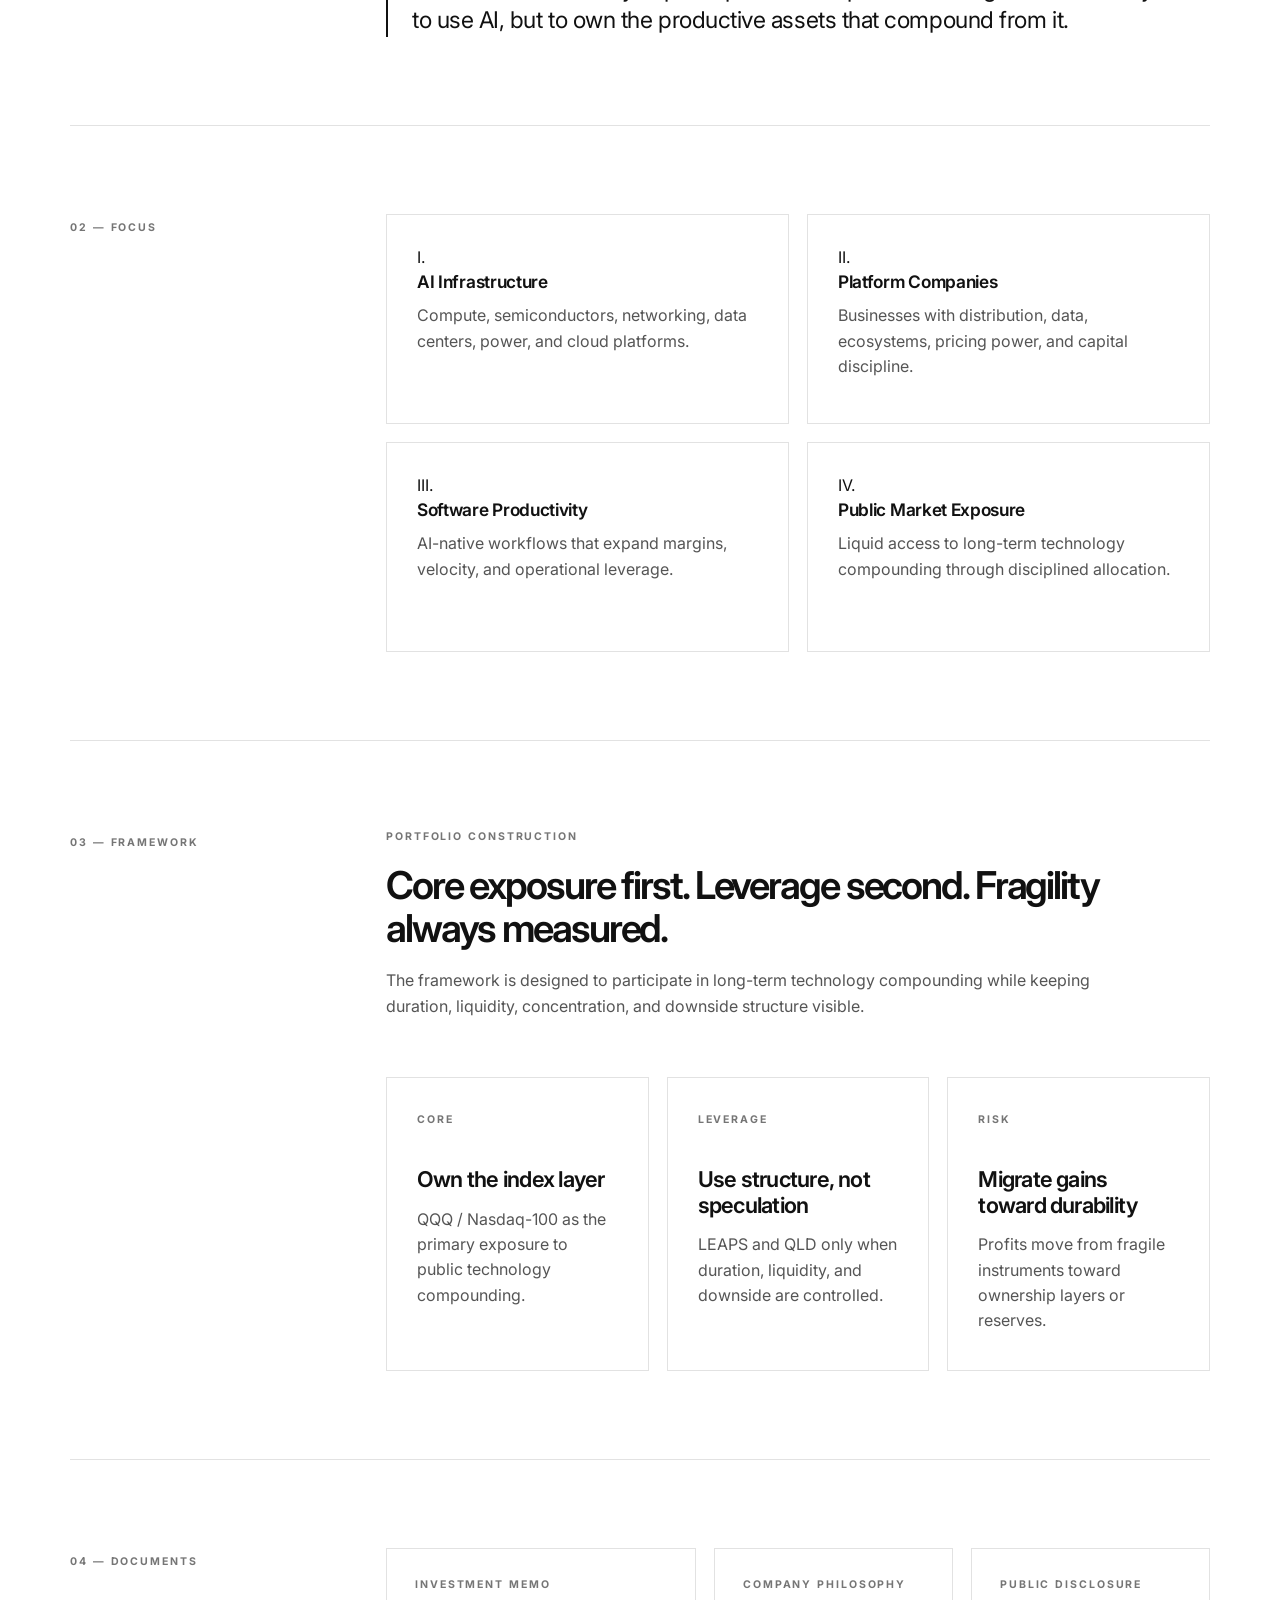
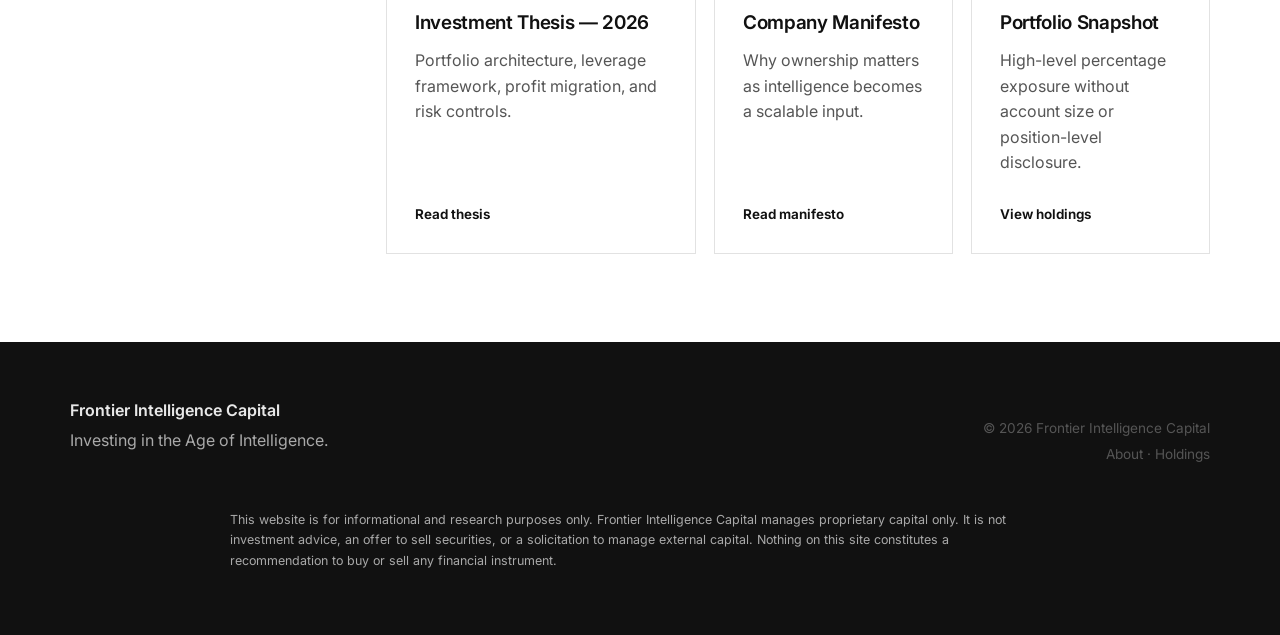
==== commit ad045b58: "feat: complete brand redesign and content overhaul - Unified design system: monochrome minimal (whit" ====
--- a/index.html
+++ b/index.html
@@ -4,11 +4,11 @@
   <meta charset="utf-8" />
   <meta name="viewport" content="width=device-width, initial-scale=1" />
   <title>Frontier Intelligence Capital — Investing in the Age of Intelligence</title>
-  <meta name="description" content="An AI-native proprietary public markets investment company focused on technology, productivity, and the changing economics of work." />
+  <meta name="description" content="An AI-native proprietary public markets investment company focused on technology, productivity, public ownership, and disciplined risk-aware exposure." />
   <meta property="og:title" content="Frontier Intelligence Capital" />
   <meta property="og:description" content="Investing in the Age of Intelligence." />
   <meta property="og:image" content="assets/banner/frontier-intelligence-capital-banner.png" />
-  <meta name="theme-color" content="#f8f6ef" />
+  <meta name="theme-color" content="#ffffff" />
   <link rel="icon" type="image/png" href="assets/logo/frontier-intelligence-capital-mark.png" />
   <link rel="preconnect" href="https://fonts.googleapis.com">
   <link rel="preconnect" href="https://fonts.gstatic.com" crossorigin>
@@ -24,10 +24,8 @@
         <span class="wordmark">Frontier Intelligence Capital</span>
       </a>
       <nav class="site-nav" aria-label="Primary">
-        <a href="#approach">Approach</a>
-        <a href="#focus">Focus</a>
-        <a href="#philosophy">Philosophy</a>
-        <a href="#documents">Documents</a>
+        <a href="manifesto.html">Manifesto</a>
+        <a href="investment-thesis-2026.html">Thesis</a>
         <a href="holdings.html">Holdings</a>
         <a href="about.html">About</a>
       </nav>
@@ -36,13 +34,21 @@
 
   <main id="top">
 
-    <section class="hero">
-      <p class="eyebrow">AI-native public markets research</p>
-      <h1>Investing in the Age of Intelligence.</h1>
-      <p class="lead">Frontier Intelligence Capital is an AI-native proprietary public markets investment company focused on technology, productivity, and the changing economics of work — built around long-term ownership of the assets that compound from artificial intelligence.</p>
-      <div class="actions">
-        <a class="btn primary" href="manifesto.html">Read the Manifesto</a>
-        <a class="btn ghost" href="investment-thesis-2026.html">Investment Thesis 2026</a>
+    <section class="hero homepage-hero modern-hero">
+      <div class="hero-copy">
+        <p class="eyebrow">AI-native public markets investment company</p>
+        <h1>Investing in the Age of Intelligence.</h1>
+        <p class="lead">Frontier Intelligence Capital is an AI-native proprietary public markets investment company focused on technology, productivity, and the changing economics of work — built around long-term ownership of the assets that compound from artificial intelligence.</p>
+        <div class="actions">
+          <a class="btn primary" href="investment-thesis-2026.html">Investment Thesis 2026</a>
+          <a class="btn ghost" href="manifesto.html">Read the Manifesto</a>
+        </div>
+      </div>
+      <div class="strategy-bar" aria-label="Strategy snapshot">
+        <div><span>Core</span><strong>QQQ / Nasdaq-100</strong></div>
+        <div><span>Leverage</span><strong>LEAPS · QLD</strong></div>
+        <div><span>Satellites</span><strong>AI and platform equities</strong></div>
+        <div><span>Risk</span><strong>Cash · duration · concentration</strong></div>
       </div>
     </section>
 
@@ -50,8 +56,14 @@
       <div class="band-grid">
         <div class="band-label">01 — Core Belief</div>
         <div class="band-body">
+          <div class="thesis-panel" aria-label="Investment lens">
+            <span>Investment lens</span>
+            <strong>Compute · Platforms · Public Ownership · Risk Control</strong>
+          </div>
           <p class="lede">AI is not only a software cycle. It is a structural shift in how economic value is created, captured, and compounded.</p>
-          <p>As intelligence becomes increasingly abundant, the relationship between labor, capital, compute, platforms, and ownership is being reshaped. The deeper question is not which AI tools to use, but who captures the economic surplus AI creates.</p>
+          <p>As intelligence becomes increasingly abundant, the relationship between labor, capital, compute, platforms, and ownership is being reshaped.</p>
+          <p class="core-question">The deeper question is not which AI tools to use, but who captures the economic surplus AI creates.</p>
+          <p>Frontier Intelligence Capital focuses on that ownership layer through liquid public markets, with emphasis on technology platforms, AI infrastructure, software productivity, and disciplined exposure management.</p>
           <blockquote>The most durable way to participate in the upside of intelligence is not only to use AI, but to own the productive assets that compound from it.</blockquote>
         </div>
       </div>
@@ -87,45 +99,62 @@
       </div>
     </section>
 
-    <section class="band" id="philosophy">
+    <section class="band framework-band" id="framework">
       <div class="band-grid">
-        <div class="band-label">03 — Philosophy</div>
+        <div class="band-label">03 — Framework</div>
         <div class="band-body">
-          <ul class="principles">
-            <li><strong>Ownership over labor dependency.</strong> As AI changes the labor market, ownership of productive assets becomes increasingly important.</li>
-            <li><strong>Long-term exposure over short-term speculation.</strong> We are not chasing daily narratives. We focus on durable technology trends.</li>
-            <li><strong>Compounding with risk control.</strong> Leverage can accelerate returns, but only if duration, drawdown, and concentration are managed.</li>
-            <li><strong>Public markets as access layer.</strong> Many of the most important AI beneficiaries are already public.</li>
-            <li><strong>Clarity over complexity.</strong> A good strategy should be explainable, repeatable, and resilient under stress.</li>
-          </ul>
+          <div class="framework-panel">
+            <div class="framework-intro">
+              <span>Portfolio construction</span>
+              <h2>Core exposure first. Leverage second. Fragility always measured.</h2>
+              <p>The framework is designed to participate in long-term technology compounding while keeping duration, liquidity, concentration, and downside structure visible.</p>
+            </div>
+            <div class="framework-pillars">
+              <article>
+                <span>Core</span>
+                <strong>Own the index layer</strong>
+                <em>QQQ / Nasdaq-100 as the primary exposure to public technology compounding.</em>
+              </article>
+              <article>
+                <span>Leverage</span>
+                <strong>Use structure, not speculation</strong>
+                <em>LEAPS and QLD only when duration, liquidity, and downside are controlled.</em>
+              </article>
+              <article>
+                <span>Risk</span>
+                <strong>Migrate gains toward durability</strong>
+                <em>Profits move from fragile instruments toward ownership layers or reserves.</em>
+              </article>
+            </div>
+          </div>
         </div>
       </div>
     </section>
 
-    <section class="band" id="documents">
+    <section class="band documents-band" id="documents">
       <div class="band-grid">
         <div class="band-label">04 — Documents</div>
         <div class="band-body">
-          <ul class="docs">
-            <li>
-              <a href="manifesto.html">
-                <span class="doc-title">Company Manifesto</span>
-                <em class="doc-sub">Investing in the Age of Intelligence</em>
-              </a>
-            </li>
-            <li>
-              <a href="investment-thesis-2026.html">
-                <span class="doc-title">Investment Thesis — 2026</span>
-                <em class="doc-sub">Strategic focus, instruments, risk philosophy</em>
-              </a>
-            </li>
-            <li>
-              <a href="assets/business-card/nian-liu-electronic-business-card.png">
-                <span class="doc-title">Electronic Business Card</span>
-                <em class="doc-sub">PNG card and QR-ready contact asset</em>
-              </a>
-            </li>
-          </ul>
+          <div class="document-deck">
+            <a class="document-card primary-doc" href="investment-thesis-2026.html">
+              <span>Investment memo</span>
+              <h3>Investment Thesis — 2026</h3>
+              <p>Portfolio architecture, leverage framework, profit migration, and risk controls.</p>
+              <em>Read thesis</em>
+            </a>
+            <a class="document-card" href="manifesto.html">
+              <span>Company philosophy</span>
+              <h3>Company Manifesto</h3>
+              <p>Why ownership matters as intelligence becomes a scalable input.</p>
+              <em>Read manifesto</em>
+            </a>
+            <a class="document-card" href="holdings.html">
+              <span>Public disclosure</span>
+              <h3>Portfolio Snapshot</h3>
+              <p>High-level percentage exposure without account size or position-level disclosure.</p>
+              <em>View holdings</em>
+            </a>
+          </div>
         </div>
       </div>
     </section>
--- a/style.css
+++ b/style.css
@@ -1,25 +1,22 @@
 :root {
   color-scheme: light;
-  --bg: #f8f6ef;
-  --bg-elev: #ffffff;
-  --text: #101827;
-  --text-soft: #334155;
-  --muted: #647084;
-  --faint: #9aa3b2;
-  --line: rgba(15, 23, 42, 0.10);
-  --line-strong: rgba(15, 23, 42, 0.22);
-  --accent: #0b2748;
-  --accent-soft: rgba(191, 164, 106, 0.28);
-  --serif: "Fraunces", "Source Serif 4", Georgia, "Times New Roman", serif;
+  --bg: #ffffff;
+  --text: #111111;
+  --muted: #555555;
+  --soft: #777777;
+  --faint: #999999;
+  --line: rgba(17, 17, 17, 0.12);
+  --line-strong: rgba(17, 17, 17, 0.28);
+  --surface: #ffffff;
+  --surface-hover: #f6f6f6;
   --sans: "Inter", ui-sans-serif, system-ui, -apple-system, BlinkMacSystemFont, "Segoe UI", sans-serif;
+  --serif: "Fraunces", Georgia, "Times New Roman", serif;
   --maxw: 1140px;
   --pad-x: 48px;
 }
 
 * { box-sizing: border-box; }
-
 html { scroll-behavior: smooth; }
-
 body {
   margin: 0;
   background: var(--bg);
@@ -31,20 +28,17 @@
   -moz-osx-font-smoothing: grayscale;
   text-rendering: optimizeLegibility;
 }
-
 a { color: inherit; text-decoration: none; }
-
 main { width: min(var(--maxw), calc(100% - var(--pad-x))); margin: 0 auto; }
 
-/* ─── Site header ─────────────────────────────────────────────── */
-
+/* Header */
 .site-header {
   position: sticky;
   top: 0;
   z-index: 20;
-  background: rgba(248, 246, 239, 0.82);
-  backdrop-filter: saturate(140%) blur(12px);
-  -webkit-backdrop-filter: saturate(140%) blur(12px);
+  background: rgba(255,255,255,.94);
+  backdrop-filter: blur(10px);
+  -webkit-backdrop-filter: blur(10px);
   border-bottom: 1px solid var(--line);
 }
 .site-header .bar {
@@ -53,39 +47,14 @@
   display: flex;
   align-items: center;
   justify-content: space-between;
-  padding: 18px 0;
-  gap: 24px;
-}
-.brand {
-  display: flex;
-  align-items: center;
-  gap: 12px;
-  white-space: nowrap;
-}
-.brand .mark {
-  display: block;
-  width: 32px;
-  height: 32px;
-  object-fit: contain;
-}
-.brand .wordmark {
-  font-family: var(--serif);
-  font-size: 1rem;
-  font-weight: 500;
-  letter-spacing: -0.005em;
-  color: var(--text);
-}
-.site-nav {
-  display: flex;
-  gap: 30px;
-  font-size: 0.9rem;
-}
-.site-nav a {
-  position: relative;
-  color: var(--text-soft);
-  padding-bottom: 2px;
-  transition: color 140ms ease;
-}
+  gap: 28px;
+  padding: 16px 0;
+}
+.brand { display: flex; align-items: center; gap: 12px; white-space: nowrap; }
+.brand .mark { width: 32px; height: 32px; object-fit: contain; display: block; }
+.brand .wordmark { font-weight: 600; letter-spacing: -0.02em; color: var(--text); }
+.site-nav { display: flex; gap: 28px; font-size: .9rem; }
+.site-nav a { position: relative; color: rgba(17,17,17,.68); padding-bottom: 2px; }
 .site-nav a::after {
   content: "";
   position: absolute;
@@ -93,1433 +62,356 @@
   right: 0;
   bottom: -2px;
   height: 1px;
-  background: var(--accent);
+  background: var(--text);
   opacity: 0;
-  transform: scaleX(0.4);
-  transform-origin: center;
-  transition: opacity 160ms ease, transform 160ms ease;
+  transform: scaleX(.55);
+  transition: opacity 140ms ease, transform 140ms ease;
 }
 .site-nav a:hover { color: var(--text); }
 .site-nav a:hover::after { opacity: 1; transform: scaleX(1); }
-.site-nav a.ext::before {
-  content: "↗";
-  margin-right: 4px;
-  color: var(--faint);
-  font-size: 0.85em;
-}
-.site-nav a.ext::after { display: none; }
-
-/* ─── Hero ────────────────────────────────────────────────────── */
-
-.hero {
-  padding: 112px 0 72px;
+
+/* Shared typography */
+h1, h2, h3, p { margin-top: 0; }
+h1 {
+  color: var(--text);
+  font-size: clamp(2.55rem, 6vw, 5rem);
+  line-height: .98;
+  letter-spacing: -0.055em;
+  font-weight: 640;
+  margin-bottom: 28px;
+}
+h2 {
+  color: var(--text);
+  font-size: clamp(1.55rem, 2.2vw, 2.2rem);
+  line-height: 1.15;
+  letter-spacing: -0.035em;
+  font-weight: 620;
+  margin: 48px 0 18px;
+}
+h3 {
+  color: var(--text);
+  font-size: 1.08rem;
+  line-height: 1.3;
+  letter-spacing: -0.018em;
+  font-weight: 620;
+  margin: 0 0 10px;
+}
+p { color: var(--muted); }
+.eyebrow,
+.profile-label,
+.card-kicker,
+.band-label,
+.framework-intro span,
+.framework-pillars span,
+.document-card span,
+.thesis-panel span,
+.core-question::before,
+.influence-grid span,
+.manifesto-thesis span,
+.memo-summary span,
+.metrics-grid span,
+.history-summary span {
+  display: block;
+  color: rgba(17,17,17,.58);
+  text-transform: uppercase;
+  letter-spacing: .18em;
+  font-size: .66rem;
+  font-weight: 700;
 }
 .eyebrow {
   display: inline-block;
-  color: var(--accent);
-  text-transform: uppercase;
-  letter-spacing: 0.24em;
-  font-size: 0.72rem;
-  font-weight: 600;
-  margin: 0 0 32px;
+  margin: 0 0 28px;
   padding-bottom: 10px;
-  border-bottom: 1px solid var(--accent-soft);
-}
-h1 {
-  font-family: var(--serif);
-  font-weight: 400;
-  margin: 0 0 32px;
-  font-size: clamp(2.4rem, 6vw, 4.6rem);
-  line-height: 1.04;
-  letter-spacing: -0.022em;
-  max-width: 920px;
-  font-variation-settings: "opsz" 144, "SOFT" 0;
-}
-.lead {
-  max-width: 700px;
-  color: var(--muted);
-  font-size: clamp(1.05rem, 1.5vw, 1.18rem);
-  line-height: 1.65;
-  margin: 0 0 42px;
+  border-bottom: 1px solid var(--line-strong);
+}
+.lead,
+.lede,
+.article .lede,
+.band-body p.lede {
+  color: var(--text);
+  font-size: clamp(1.06rem, 1.5vw, 1.2rem);
+  line-height: 1.58;
 }
 
 /* Buttons */
-
-.actions { display: flex; flex-wrap: wrap; gap: 12px; }
+.actions { display: flex; flex-wrap: wrap; gap: 12px; margin-top: 8px; }
 .btn {
   display: inline-flex;
   align-items: center;
-  padding: 13px 22px;
-  font-size: 0.9rem;
-  font-weight: 500;
-  letter-spacing: 0.005em;
+  justify-content: center;
+  padding: 12px 20px;
   border: 1px solid var(--line-strong);
-  border-radius: 2px;
-  transition: background 140ms ease, border-color 140ms ease, color 140ms ease;
-}
-.btn.primary {
-  background: var(--accent);
-  color: #ffffff;
-  border-color: var(--accent);
-}
-.btn.primary:hover {
-  background: #143b68;
-  border-color: #143b68;
-  color: #ffffff;
-}
-.btn.ghost { color: var(--text); }
-.btn.ghost:hover {
-  border-color: var(--accent);
-  color: var(--accent);
-}
-
-/* ─── Editorial bands ─────────────────────────────────────────── */
-
-.band {
-  padding: 80px 0;
-  border-top: 1px solid var(--line);
-}
-.band-grid {
+  font-size: .9rem;
+  font-weight: 550;
+  transition: background 120ms ease, color 120ms ease, border-color 120ms ease;
+}
+.btn.primary { background: var(--text); border-color: var(--text); color: #fff; }
+.btn.primary:hover { background: #333; border-color: #333; }
+.btn.ghost { background: #fff; color: var(--text); }
+.btn.ghost:hover { background: var(--surface-hover); border-color: var(--text); }
+
+/* Homepage */
+.hero {
+  padding: 132px 0 82px;
+  border-bottom: 1px solid var(--line);
+}
+.homepage-hero h1 {
+  max-width: 1040px;
+  font-size: clamp(3.2rem, 8vw, 7.2rem);
+  line-height: .92;
+  letter-spacing: -0.07em;
+}
+.homepage-hero .lead { max-width: 760px; color: var(--muted); }
+.strategy-bar {
   display: grid;
-  grid-template-columns: 220px 1fr;
-  gap: 64px;
-  align-items: start;
-}
-.band-label {
-  font-size: 0.72rem;
-  text-transform: uppercase;
-  letter-spacing: 0.22em;
-  color: var(--muted);
-  font-weight: 600;
-  padding-top: 6px;
-}
-.band-body p {
-  margin: 0 0 18px;
-  color: var(--muted);
-  font-size: 1.02rem;
-  max-width: 720px;
-}
-.band-body p.lede {
-  color: var(--text);
-  font-size: 1.15rem;
-  line-height: 1.55;
-}
-
+  grid-template-columns: repeat(4, minmax(0, 1fr));
+  margin-top: 78px;
+  border-top: 1px solid var(--line-strong);
+  border-bottom: 1px solid var(--line);
+}
+.strategy-bar div { padding: 18px 22px 20px 0; border-right: 1px solid var(--line); }
+.strategy-bar div:last-child { border-right: 0; }
+.strategy-bar span { margin-bottom: 8px; }
+.strategy-bar strong { display: block; font-size: .95rem; line-height: 1.35; font-weight: 620; }
+
+.band { padding: 88px 0; border-top: 1px solid var(--line); }
+.band-grid { display: grid; grid-template-columns: minmax(160px, 220px) minmax(0, 1fr); gap: 96px; align-items: start; }
+.band-label { position: sticky; top: 92px; padding-top: 6px; }
+.band-body p { max-width: 760px; }
+.thesis-panel { margin-bottom: 34px; }
+.thesis-panel strong { display: block; margin-top: 4px; font-size: .86rem; font-weight: 620; color: var(--text); }
+.core-question {
+  max-width: 980px !important;
+  margin: 42px 0 36px !important;
+  padding: 34px 0 !important;
+  border-top: 1px solid var(--line-strong);
+  border-bottom: 1px solid var(--line-strong);
+  color: var(--text) !important;
+  font-size: clamp(1.55rem, 2.35vw, 2.25rem) !important;
+  font-weight: 560;
+  line-height: 1.22 !important;
+  letter-spacing: -0.04em;
+}
+.core-question::before { content: "Core question"; margin-bottom: 12px; }
 blockquote {
+  max-width: 780px;
   margin: 36px 0 0;
-  padding: 0 0 0 24px;
-  font-family: var(--serif);
-  font-weight: 400;
-  font-size: clamp(1.3rem, 1.9vw, 1.75rem);
-  line-height: 1.4;
-  letter-spacing: -0.012em;
-  color: var(--text);
-  max-width: 760px;
-  border-left: 2px solid var(--accent);
-}
-
-/* ─── Focus grid ──────────────────────────────────────────────── */
+  padding-left: 24px;
+  border-left: 2px solid var(--text);
+  color: var(--text);
+  font-size: clamp(1.25rem, 1.8vw, 1.7rem);
+  line-height: 1.38;
+  letter-spacing: -0.02em;
+}
 
 .focus-grid {
   display: grid;
-  grid-template-columns: repeat(2, 1fr);
-  gap: 1px;
-  background: var(--line);
+  grid-template-columns: repeat(2, minmax(0, 1fr));
+  gap: 18px;
+}
+.focus-grid article,
+.framework-pillars article,
+.document-card,
+.influence-grid section,
+.memo-summary section,
+.holdings-grid section,
+.metrics-grid section,
+.history-summary section,
+.snapshot-card,
+.about-block,
+.allocation-card {
+  background: #fff;
   border: 1px solid var(--line);
 }
-.focus-grid article {
-  background: var(--bg-elev);
-  padding: 32px 28px;
-  transition: background 160ms ease;
-}
-.focus-grid article:hover { background: var(--bg-elev); }
-.focus-grid .num {
+.focus-grid article { min-height: 210px; padding: 30px 30px 32px; transition: background 120ms ease, border-color 120ms ease; }
+.focus-grid article:hover,
+.document-card:hover { background: var(--surface-hover); border-color: var(--text); }
+.focus-grid .num { margin-bottom: 26px; }
+.focus-grid p { margin: 0; color: var(--muted); }
+
+.framework-panel { display: block; }
+.framework-intro { max-width: 760px; padding-bottom: 42px; }
+.framework-intro h2 {
+  font-size: clamp(1.8rem, 3vw, 3rem);
+  line-height: 1.12;
+  letter-spacing: -0.055em;
+  margin: 18px 0;
+}
+.framework-pillars { display: grid; grid-template-columns: repeat(3, minmax(0, 1fr)); gap: 18px; }
+.framework-pillars article { min-height: 220px; padding: 34px 30px 36px; }
+.framework-pillars strong {
   display: block;
-  font-family: var(--serif);
-  font-size: 0.9rem;
-  color: var(--text-soft);
-  letter-spacing: 0.06em;
-  margin-bottom: 16px;
-}
-.focus-grid h3 {
-  margin: 0 0 10px;
-  font-size: 1.08rem;
-  font-weight: 600;
-  letter-spacing: -0.005em;
-  color: var(--text);
-}
-.focus-grid p {
-  margin: 0;
-  color: var(--muted);
-  font-size: 0.95rem;
-  line-height: 1.55;
-}
-
-/* ─── Principles list ─────────────────────────────────────────── */
-
-.principles {
-  list-style: none;
-  padding: 0;
-  margin: 0;
-  max-width: 760px;
-}
-.principles li {
-  padding: 20px 0;
-  border-top: 1px solid var(--line);
-  color: var(--muted);
-  font-size: 1rem;
-  line-height: 1.6;
-}
-.principles li:last-child { border-bottom: 1px solid var(--line); }
-.principles strong {
-  display: block;
-  color: var(--text);
-  font-weight: 600;
-  margin-bottom: 4px;
-  letter-spacing: -0.002em;
-}
-
-/* ─── Documents list ──────────────────────────────────────────── */
-
-.docs {
-  list-style: none;
-  padding: 0;
-  margin: 0;
-  max-width: 760px;
-}
-.docs li { border-top: 1px solid var(--line); }
-.docs li:last-child { border-bottom: 1px solid var(--line); }
-.docs a {
-  display: flex;
-  justify-content: space-between;
-  align-items: baseline;
-  gap: 32px;
-  padding: 22px 0;
-  color: var(--text);
-  transition: color 140ms ease, padding 140ms ease;
-}
-.docs a:hover { color: var(--accent); padding-left: 6px; }
-.doc-title {
-  font-size: 1.05rem;
+  margin: 38px 0 14px;
+  color: var(--text);
+  font-size: clamp(1.25rem, 1.7vw, 1.62rem);
+  line-height: 1.18;
+  letter-spacing: -0.035em;
+  font-weight: 620;
+}
+.framework-pillars em { display: block; color: var(--muted); font-style: normal; line-height: 1.58; }
+
+.document-deck { display: grid; grid-template-columns: 1.18fr .91fr .91fr; gap: 18px; }
+.document-card { display: flex; flex-direction: column; min-height: 230px; padding: 28px; transition: background 120ms ease, border-color 120ms ease; }
+.document-card h3 { margin: 18px 0 12px; font-size: 1.18rem; }
+.document-card p { margin: 0; color: var(--muted); }
+.document-card em { margin-top: auto; padding-top: 28px; color: var(--text); font-style: normal; font-size: .84rem; font-weight: 650; }
+
+/* Article pages */
+.article-page { width: min(860px, calc(100% - var(--pad-x))); margin: 0 auto; padding: 96px 0 72px; }
+.article-page .eyebrow { margin-bottom: 26px; }
+.article h1 { font-size: clamp(2.4rem, 5vw, 4.2rem); max-width: 840px; }
+.article p { max-width: 760px; }
+.article ul,
+.article ol { margin: 18px 0 28px; padding-left: 24px; color: var(--muted); }
+.article li { margin: 8px 0; color: var(--muted); }
+.article strong { color: var(--text); }
+.article blockquote { margin: 32px 0 38px; }
+
+.manifesto-thesis { margin: 32px 0 46px; padding: 24px 26px 26px; border-left: 3px solid var(--text); }
+.manifesto-thesis p { margin: 10px 0 0; color: var(--muted); }
+.influence-grid { display: grid; grid-template-columns: repeat(2, minmax(0, 1fr)); gap: 14px; margin: 30px 0 40px; }
+.influence-grid section { padding: 24px; }
+.influence-grid section:last-child { grid-column: 1 / -1; }
+.influence-grid h3 { margin-top: 10px; }
+.influence-grid p { margin: 0; color: var(--muted); }
+.memo-summary { display: grid; grid-template-columns: repeat(4, minmax(0, 1fr)); gap: 1px; margin: 34px 0 48px; background: var(--line); border: 1px solid var(--line); }
+.memo-summary section { border: 0; padding: 22px 20px 24px; }
+.memo-summary strong { display: block; margin: 6px 0; }
+.memo-summary em { display: block; color: var(--muted); font-style: normal; font-size: .9rem; }
+
+/* About */
+.about-block { display: grid; grid-template-columns: 220px 1fr; margin: 42px 0 0; }
+.about-block + .about-block { margin-top: 18px; }
+.about-block-label { padding: 32px 28px; border-right: 1px solid var(--line); background: #fafafa; }
+.about-block-body { padding: 32px 34px; }
+.people-layout.no-photo { display: block; }
+.people-content { max-width: 680px; }
+.role { color: var(--muted); margin-top: -8px; }
+.about-action-grid { display: grid; gap: 12px; margin-top: 26px; }
+.about-action-grid.one-up { grid-template-columns: 1fr; }
+.about-action { display: grid; grid-template-columns: 38px 1fr; gap: 13px; align-items: center; min-height: 68px; padding: 13px 15px; border: 1px solid var(--line); }
+.about-action:hover { background: var(--surface-hover); border-color: var(--text); }
+.about-action-icon { display: grid; place-items: center; width: 38px; height: 38px; border: 1px solid var(--line); border-radius: 50%; }
+.about-action-icon svg { width: 17px; height: 17px; fill: none; stroke: currentColor; stroke-width: 1.9; stroke-linecap: round; stroke-linejoin: round; }
+.about-action em { display: block; color: var(--soft); font-style: normal; font-size: .72rem; text-transform: uppercase; letter-spacing: .12em; }
+.about-action strong { display: block; color: var(--text); font-weight: 500; word-break: break-word; }
+
+/* Holdings / performance */
+.holdings-grid,
+.metrics-grid,
+.history-summary { display: grid; grid-template-columns: repeat(2, minmax(0, 1fr)); gap: 14px; margin: 32px 0 42px; }
+.metrics-grid,
+.history-summary { grid-template-columns: repeat(4, minmax(0, 1fr)); }
+.history-summary { grid-template-columns: repeat(3, minmax(0, 1fr)); }
+.holdings-grid section,
+.metrics-grid section,
+.history-summary section { padding: 24px; }
+.holdings-grid h2 { margin-top: 8px; font-size: 1.2rem; }
+.allocation-card { margin: 28px 0 32px; padding: 22px; }
+.allocation-head { display: flex; justify-content: space-between; gap: 18px; margin-bottom: 12px; color: var(--soft); font-size: .86rem; }
+.allocation-row { position: relative; display: grid; grid-template-columns: minmax(0,1fr) 64px; gap: 18px; padding: 16px 0; border-top: 1px solid var(--line); }
+.allocation-row strong { display: block; }
+.allocation-row span { color: var(--muted); font-size: .9rem; }
+.allocation-row em { justify-self: end; color: var(--text); font-style: normal; font-weight: 650; }
+.allocation-row i { position: absolute; left: 0; bottom: 0; width: var(--w); height: 2px; background: var(--text); }
+.performance-chart { margin: 28px 0 32px; }
+.performance-chart img { width: 100%; height: auto; display: block; border: 1px solid var(--line); }
+.performance-chart figcaption { margin-top: 10px; color: var(--soft); font-size: .84rem; }
+.history-table { overflow-x: auto; border: 1px solid var(--line); margin: 26px 0; }
+table { width: 100%; border-collapse: collapse; font-size: .9rem; }
+th, td { padding: 12px 14px; border-bottom: 1px solid var(--line); text-align: left; vertical-align: top; }
+th { color: var(--text); font-weight: 650; background: #fafafa; }
+.data-links a { text-decoration: underline; text-underline-offset: 3px; }
+.snapshot-list { display: grid; gap: 16px; margin-top: 28px; }
+.snapshot-card { padding: 24px; }
+.snapshot-head { display: flex; justify-content: space-between; gap: 18px; align-items: flex-start; }
+.snapshot-nav { text-align: right; }
+.snapshot-nav strong { display: block; font-size: 1.4rem; }
+.snapshot-nav span { color: var(--muted); font-size: .88rem; }
+.snapshot-allocation { display: grid; gap: 10px; margin-top: 20px; }
+.snapshot-allocation div { position: relative; display: grid; grid-template-columns: 1fr 70px; gap: 14px; padding-bottom: 8px; border-bottom: 1px solid var(--line); }
+.snapshot-allocation span { color: var(--muted); }
+.snapshot-allocation em { justify-self: end; font-style: normal; color: var(--text); }
+.snapshot-allocation i { position: absolute; left: 0; bottom: -1px; height: 1px; width: var(--w); background: var(--text); }
+
+/* Footer */
+footer { background: var(--text); color: rgba(255,255,255,.9); padding: 56px 0 64px; margin-top: 0; }
+.footer-inner { width: min(var(--maxw), calc(100% - var(--pad-x))); margin: 0 auto; display: flex; justify-content: space-between; align-items: flex-end; gap: 24px; flex-wrap: wrap; }
+.foot-brand .mark { margin: 0 0 4px; color: rgba(255,255,255,.9); font-weight: 620; }
+.foot-brand .tag,
+.disclaimer { color: rgba(255,255,255,.64); }
+.foot-meta { text-align: right; color: rgba(255,255,255,.9); font-size: .85rem; }
+.foot-meta p { margin: 0 0 4px; }
+.foot-meta a:hover { color: #fff; text-decoration: underline; }
+.disclaimer { width: min(var(--maxw), calc(100% - var(--pad-x))); margin: 40px auto 0; max-width: 820px; font-size: .78rem; line-height: 1.65; }
+
+@media (max-width: 980px) {
+  .document-deck,
+  .framework-pillars,
+  .influence-grid { grid-template-columns: 1fr; }
+  .influence-grid section:last-child { grid-column: auto; }
+  .metrics-grid { grid-template-columns: repeat(2, minmax(0,1fr)); }
+}
+@media (max-width: 860px) {
+  :root { --pad-x: 30px; }
+  .site-header .bar { align-items: flex-start; flex-direction: column; }
+  .site-nav { flex-wrap: wrap; gap: 14px 20px; }
+  .hero { padding: 88px 0 70px; }
+  .homepage-hero h1 { font-size: clamp(2.7rem, 15vw, 4.8rem); }
+  .strategy-bar { grid-template-columns: repeat(2, minmax(0, 1fr)); margin-top: 56px; }
+  .strategy-bar div:nth-child(2) { border-right: 0; }
+  .strategy-bar div:nth-child(n+3) { border-top: 1px solid var(--line); }
+  .band-grid { grid-template-columns: 1fr; gap: 30px; }
+  .band-label { position: static; }
+  .focus-grid,
+  .holdings-grid,
+  .history-summary { grid-template-columns: 1fr; }
+  .article-page { padding-top: 72px; }
+  .about-block { grid-template-columns: 1fr; }
+  .about-block-label { border-right: 0; border-bottom: 1px solid var(--line); }
+  .foot-meta { text-align: left; }
+}
+@media (max-width: 560px) {
+  .strategy-bar,
+  .memo-summary,
+  .metrics-grid { grid-template-columns: 1fr; }
+  .strategy-bar div { border-right: 0; border-top: 1px solid var(--line); }
+  .strategy-bar div:first-child { border-top: 0; }
+  .snapshot-head,
+  .allocation-head { flex-direction: column; }
+  .snapshot-nav { text-align: left; }
+}
+
+/* Final polish: lighter strategy bar */
+.strategy-bar {
+  column-gap: 42px;
+  border-top: 1px solid var(--line-strong);
+  border-bottom: 1px solid var(--line);
+}
+.strategy-bar div {
+  padding: 20px 0 22px;
+  border-right: 0;
+}
+.strategy-bar span {
+  margin-bottom: 7px;
+  color: var(--soft);
+  font-size: .82rem;
   font-weight: 500;
-}
-.doc-sub {
-  font-style: normal;
-  color: var(--muted);
-  font-size: 0.88rem;
-  text-align: right;
-  flex-shrink: 0;
-}
-.docs a::after {
-  content: "↗";
-  color: var(--faint);
-  font-size: 0.95rem;
-  margin-left: 6px;
-}
-
-/* ─── Contact ─────────────────────────────────────────────────── */
-
-.contact-list {
-  display: grid;
-  gap: 1px;
-  max-width: 760px;
-  margin-top: 28px;
-  background: var(--line);
-  border: 1px solid var(--line);
-}
-.contact-list a {
-  display: flex;
-  justify-content: space-between;
-  gap: 24px;
-  padding: 22px 24px;
-  background: var(--bg-elev);
-  transition: background 160ms ease, color 140ms ease;
-}
-.contact-list a:hover {
-  background: #f1eee5;
-  color: var(--accent);
-}
-.contact-list span {
-  color: var(--muted);
-  font-size: 0.9rem;
-}
-.contact-list strong {
-  color: var(--text);
-  font-weight: 500;
-  letter-spacing: -0.004em;
-}
-.contact-list a:hover strong { color: var(--accent); }
-
-/* ─── Article pages ───────────────────────────────────────────── */
-
-.article-page {
-  padding: 88px 0 32px;
-}
-.article {
-  max-width: 820px;
-}
-.article h1 {
-  max-width: 820px;
-  margin-bottom: 42px;
-}
-.article h2 {
-  margin: 56px 0 18px;
-  font-family: var(--serif);
-  font-size: clamp(1.55rem, 2.4vw, 2.1rem);
-  font-weight: 500;
-  line-height: 1.2;
+  letter-spacing: 0;
+  text-transform: none;
+}
+.strategy-bar strong {
+  font-size: .98rem;
+  font-weight: 560;
   letter-spacing: -0.012em;
-  color: var(--text);
-}
-.article h3 {
-  margin: 32px 0 10px;
-  font-size: 1.05rem;
-  color: var(--text);
-}
-.article p,
-.article li {
-  color: var(--muted);
-  font-size: 1.02rem;
-  line-height: 1.75;
-}
-.article p { margin: 0 0 18px; }
-.article .lede {
-  color: var(--text-soft);
-  font-size: 1.12rem;
-}
-.article ul,
-.article ol {
-  margin: 18px 0 28px;
-  padding-left: 24px;
-}
-.article li { margin: 8px 0; }
-.article strong { color: var(--text); }
-.article blockquote {
-  margin: 32px 0 38px;
-}
-
-/* ─── Footer ──────────────────────────────────────────────────── */
-
-footer {
-  border-top: 1px solid var(--line);
-  padding: 56px 0 64px;
-  margin-top: 40px;
-}
-.footer-inner {
-  width: min(var(--maxw), calc(100% - var(--pad-x)));
-  margin: 0 auto;
-  display: flex;
-  justify-content: space-between;
-  align-items: flex-end;
-  gap: 24px;
-  flex-wrap: wrap;
-}
-.foot-brand .mark {
-  font-family: var(--serif);
-  font-size: 1.2rem;
-  margin: 0 0 4px;
-  letter-spacing: -0.005em;
-  color: var(--text);
-}
-.foot-brand .tag {
-  margin: 0;
-  font-size: 0.88rem;
-  color: var(--muted);
-}
-.foot-meta {
-  text-align: right;
-  font-size: 0.85rem;
-  color: var(--muted);
-}
-.foot-meta p { margin: 0 0 4px; }
-.foot-meta a { transition: color 140ms ease; }
-.foot-meta a:hover { color: var(--accent); }
-.disclaimer {
-  width: min(var(--maxw), calc(100% - var(--pad-x)));
-  margin: 40px auto 0;
-  font-size: 0.78rem;
-  color: var(--faint);
-  line-height: 1.65;
-  max-width: 820px;
-}
-
-/* ─── Responsive ──────────────────────────────────────────────── */
-
+}
 @media (max-width: 860px) {
-  :root { --pad-x: 32px; }
-  .hero { padding: 64px 0 56px; }
-  .band { padding: 56px 0; }
-  .band-grid { grid-template-columns: 1fr; gap: 20px; }
-  .band-label { padding-top: 0; }
-  .focus-grid { grid-template-columns: 1fr; }
-  .site-nav { gap: 18px; font-size: 0.82rem; }
-  .site-nav a.ext { display: none; }
-  .docs a { flex-direction: column; gap: 4px; padding: 20px 0; }
-  .docs a:hover { padding-left: 0; }
-  .doc-sub { text-align: left; }
-  .contact-list a { flex-direction: column; gap: 4px; }
-  .article-page { padding: 64px 0 24px; }
-  .footer-inner { flex-direction: column; align-items: flex-start; }
-  .foot-meta { text-align: left; }
-}
-
+  .strategy-bar { column-gap: 0; }
+  .strategy-bar div:nth-child(odd) { padding-right: 18px; border-right: 1px solid var(--line); }
+  .strategy-bar div:nth-child(even) { padding-left: 18px; }
+  .strategy-bar div:nth-child(2) { border-right: 0; }
+}
 @media (max-width: 520px) {
-  :root { --pad-x: 24px; }
-  .brand .wordmark { display: none; }
-  .actions { gap: 10px; }
-  .btn { padding: 11px 18px; font-size: 0.86rem; }
-  .site-nav { gap: 14px; }
-}
-
-/* ─── Profile & holdings pages ────────────────────────────────── */
-
-.profile-card,
-.holdings-grid section {
-  background: var(--bg-elev);
-  border: 1px solid var(--line);
-}
-.profile-card {
-  display: grid;
-  grid-template-columns: 1.1fr 0.9fr;
-  gap: 36px;
-  padding: 32px;
-  margin: 42px 0 48px;
-}
-.profile-card h2,
-.holdings-grid h2 {
-  margin-top: 8px;
-}
-.profile-label {
-  display: inline-block;
-  color: var(--accent);
-  text-transform: uppercase;
-  letter-spacing: 0.18em;
-  font-size: 0.72rem;
-  font-weight: 700;
-}
-.profile-meta {
-  display: grid;
-  gap: 1px;
-  align-content: start;
-  background: var(--line);
-  border: 1px solid var(--line);
-}
-.profile-meta a {
-  display: block;
-  padding: 18px 20px;
-  background: var(--bg);
-}
-.profile-meta span {
-  display: block;
-  color: var(--muted);
-  font-size: 0.82rem;
-  margin-bottom: 4px;
-}
-.profile-meta strong {
-  font-size: 0.95rem;
-  font-weight: 500;
-}
-.holdings-grid {
-  display: grid;
-  grid-template-columns: repeat(2, 1fr);
-  gap: 16px;
-  margin: 40px 0 48px;
-}
-.holdings-grid section {
-  padding: 28px;
-}
-.holdings-grid p { margin-bottom: 0; }
-
-@media (max-width: 860px) {
-  .profile-card,
-  .holdings-grid { grid-template-columns: 1fr; }
-}
-
-/* ─── Allocation snapshot ─────────────────────────────────────── */
-
-.allocation-card {
-  margin: 34px 0 28px;
-  padding: 28px;
-  background: var(--bg-elev);
-  border: 1px solid var(--line);
-}
-.allocation-head {
-  display: flex;
-  justify-content: space-between;
-  gap: 20px;
-  margin-bottom: 18px;
-  color: var(--muted);
-  font-size: 0.86rem;
-}
-.allocation-row {
-  position: relative;
-  display: grid;
-  grid-template-columns: 1fr auto;
-  gap: 24px;
-  padding: 18px 0 22px;
-  border-top: 1px solid var(--line);
-  overflow: hidden;
-}
-.allocation-row strong,
-.allocation-row span,
-.allocation-row em {
-  position: relative;
-  z-index: 1;
-}
-.allocation-row strong {
-  display: block;
-  color: var(--text);
-  font-weight: 600;
-  margin-bottom: 2px;
-}
-.allocation-row span {
-  display: block;
-  color: var(--muted);
-  font-size: 0.9rem;
-}
-.allocation-row em {
-  color: var(--accent);
-  font-style: normal;
-  font-weight: 700;
-  font-size: 1.05rem;
-}
-.allocation-row i {
-  position: absolute;
-  left: 0;
-  bottom: 0;
-  height: 3px;
-  width: var(--w);
-  background: linear-gradient(90deg, var(--accent), rgba(191, 164, 106, 0.72));
-}
-
-@media (max-width: 860px) {
-  .allocation-head,
-  .allocation-row { grid-template-columns: 1fr; }
-  .allocation-row { gap: 8px; }
-}
-
-/* ─── Performance metrics ─────────────────────────────────────── */
-
-.metrics-grid {
-  display: grid;
-  grid-template-columns: repeat(4, 1fr);
-  gap: 1px;
-  margin: 30px 0 28px;
-  background: var(--line);
-  border: 1px solid var(--line);
-}
-.metrics-grid section {
-  background: var(--bg-elev);
-  padding: 22px 20px;
-}
-.metrics-grid span {
-  display: block;
-  color: var(--muted);
-  font-size: 0.78rem;
-  text-transform: uppercase;
-  letter-spacing: 0.12em;
-  margin-bottom: 12px;
-}
-.metrics-grid strong {
-  display: block;
-  color: var(--text);
-  font-size: 1rem;
-  margin-bottom: 8px;
-}
-.metrics-grid em {
-  display: block;
-  color: var(--muted);
-  font-style: normal;
-  font-size: 0.86rem;
-  line-height: 1.45;
-}
-
-@media (max-width: 860px) {
-  .metrics-grid { grid-template-columns: repeat(2, 1fr); }
-}
-@media (max-width: 520px) {
-  .metrics-grid { grid-template-columns: 1fr; }
-}
-
-/* ─── Performance chart ───────────────────────────────────────── */
-
-.performance-chart {
-  margin: 30px 0 28px;
-  padding: 0;
-}
-.performance-chart img {
-  display: block;
-  width: 100%;
-  height: auto;
-  border: 1px solid var(--line);
-  background: #ffffff;
-}
-.performance-chart figcaption {
-  margin-top: 10px;
-  color: var(--muted);
-  font-size: 0.86rem;
-}
-
-/* ─── Historical records ──────────────────────────────────────── */
-
-.history-table {
-  margin: 28px 0 14px;
-  overflow-x: auto;
-  border: 1px solid var(--line);
-  background: var(--bg-elev);
-}
-.history-table table {
-  width: 100%;
-  border-collapse: collapse;
-  min-width: 720px;
-}
-.history-table th,
-.history-table td {
-  padding: 15px 16px;
-  text-align: left;
-  border-bottom: 1px solid var(--line);
-  font-size: 0.92rem;
-}
-.history-table th {
-  color: var(--text);
-  font-weight: 600;
-  background: #f1eee5;
-}
-.history-table td {
-  color: var(--muted);
-}
-.history-table tr:last-child td { border-bottom: 0; }
-.data-links {
-  font-size: 0.9rem !important;
-}
-.data-links a {
-  color: var(--accent);
-  font-weight: 500;
-}
-
-/* ─── Detailed snapshot history ───────────────────────────────── */
-
-.history-summary {
-  display: grid;
-  grid-template-columns: repeat(3, 1fr);
-  gap: 1px;
-  margin: 34px 0 34px;
-  background: var(--line);
-  border: 1px solid var(--line);
-}
-.history-summary section {
-  background: var(--bg-elev);
-  padding: 22px;
-}
-.history-summary span {
-  display: block;
-  color: var(--muted);
-  font-size: 0.78rem;
-  text-transform: uppercase;
-  letter-spacing: 0.12em;
-  margin-bottom: 10px;
-}
-.history-summary strong {
-  color: var(--text);
-  font-size: 1.2rem;
-}
-.snapshot-list {
-  display: grid;
-  gap: 22px;
-  margin: 34px 0;
-}
-.snapshot-card {
-  background: var(--bg-elev);
-  border: 1px solid var(--line);
-  padding: 30px;
-}
-.snapshot-card.latest {
-  border-color: rgba(11, 39, 72, 0.26);
-}
-.snapshot-head {
-  display: flex;
-  justify-content: space-between;
-  gap: 24px;
-  align-items: flex-start;
-  margin-bottom: 12px;
-}
-.snapshot-head h2 {
-  margin: 8px 0 0;
-}
-.snapshot-nav {
-  text-align: right;
-}
-.snapshot-nav strong {
-  display: block;
-  color: var(--accent);
-  font-size: 1.7rem;
-  line-height: 1;
-}
-.snapshot-nav span {
-  display: block;
-  color: var(--muted);
-  font-size: 0.86rem;
-  margin-top: 8px;
-}
-.snapshot-allocation {
-  display: grid;
-  gap: 0;
-  margin-top: 24px;
-  border-top: 1px solid var(--line);
-}
-.snapshot-allocation div {
-  position: relative;
-  display: grid;
-  grid-template-columns: 1fr auto;
-  gap: 20px;
-  padding: 14px 0 16px;
-  border-bottom: 1px solid var(--line);
-  overflow: hidden;
-}
-.snapshot-allocation span,
-.snapshot-allocation em {
-  position: relative;
-  z-index: 1;
-}
-.snapshot-allocation span { color: var(--text-soft); }
-.snapshot-allocation em {
-  color: var(--accent);
-  font-style: normal;
-  font-weight: 700;
-}
-.snapshot-allocation i {
-  position: absolute;
-  left: 0;
-  bottom: 0;
-  width: var(--w);
-  height: 3px;
-  background: linear-gradient(90deg, var(--accent), rgba(191, 164, 106, 0.72));
-}
-@media (max-width: 860px) {
-  .history-summary { grid-template-columns: 1fr; }
-  .snapshot-head { flex-direction: column; }
-  .snapshot-nav { text-align: left; }
-}
-
-/* ─── Social icon links ───────────────────────────────────────── */
-
-.social-row {
-  padding: 16px 20px;
-  background: var(--bg);
-}
-.social-icon {
-  display: inline-flex;
-  align-items: center;
-  justify-content: center;
-  width: 34px;
-  height: 34px;
-  border: 1px solid var(--line-strong);
-  border-radius: 999px;
-  color: var(--accent);
-  transition: background 140ms ease, border-color 140ms ease, color 140ms ease;
-}
-.social-icon:hover {
-  background: var(--accent);
-  border-color: var(--accent);
-  color: #ffffff;
-}
-.social-icon svg {
-  width: 15px;
-  height: 15px;
-  fill: currentColor;
-}
-
-/* ─── Founder profile refinement ──────────────────────────────── */
-
-.founder-card {
-  grid-template-columns: 1fr 0.95fr;
-  align-items: stretch;
-}
-.founder-main {
-  display: grid;
-  grid-template-columns: 82px 1fr;
-  gap: 24px;
-  align-items: start;
-}
-.founder-avatar {
-  display: grid;
-  place-items: center;
-  width: 82px;
-  height: 82px;
-  border-radius: 50%;
-  background: linear-gradient(135deg, var(--accent), #183f69);
-  color: #ffffff;
-  font-family: var(--serif);
-  font-size: 1.55rem;
-  letter-spacing: 0.08em;
-  box-shadow: inset 0 0 0 1px rgba(255,255,255,0.18);
-}
-.contact-panel {
-  border: 1px solid var(--line);
-  background: var(--line);
-}
-.contact-item {
-  display: grid !important;
-  grid-template-columns: 38px 1fr;
-  align-items: center;
-  gap: 14px;
-  padding: 18px 20px !important;
-  background: var(--bg-elev) !important;
-}
-.contact-item:hover strong { color: var(--accent); }
-.contact-icon {
-  display: inline-flex;
-  align-items: center;
-  justify-content: center;
-  width: 38px;
-  height: 38px;
-  border: 1px solid var(--line-strong);
-  border-radius: 999px;
-  color: var(--accent);
-  background: #f8f6ef;
-}
-.contact-icon.linkedin {
-  background: #f8f6ef;
-  color: var(--accent);
-  border-color: var(--line-strong);
-  border-radius: 999px;
-}
-.contact-icon svg {
-  display: block;
-  width: 18px;
-  height: 18px;
-  fill: none;
-  stroke: currentColor;
-  stroke-width: 1.9;
-  stroke-linecap: round;
-  stroke-linejoin: round;
-  flex: 0 0 auto;
-}
-.contact-item em {
-  display: block;
-  color: var(--muted);
-  font-style: normal;
-  font-size: 0.8rem;
-  text-transform: uppercase;
-  letter-spacing: 0.1em;
-  margin-bottom: 2px;
-}
-.contact-item strong {
-  display: block;
-  color: var(--text);
-  font-size: 0.96rem;
-  font-weight: 500;
-}
-
-@media (max-width: 860px) {
-  .founder-card,
-  .founder-main { grid-template-columns: 1fr; }
-}
-
-
-/* ─── Founder contact icon alignment fix ──────────────────────── */
-
-.contact-item .contact-icon {
-  display: flex !important;
-  align-items: center !important;
-  justify-content: center !important;
-  width: 38px !important;
-  height: 38px !important;
-  min-width: 38px;
-  margin: 0 !important;
-  padding: 0 !important;
-  line-height: 1 !important;
-  text-align: center;
-}
-.contact-item .contact-icon svg {
-  display: block !important;
-  width: 18px !important;
-  height: 18px !important;
-  margin: 0 !important;
-}
-.contact-item .contact-icon.linkedin {
-  font-size: 0 !important;
-  letter-spacing: 0 !important;
-}
-.contact-item .contact-icon.linkedin::before {
-  content: "in";
-  display: block;
-  font-size: 0.9rem;
-  font-weight: 700;
-  line-height: 1;
-  transform: translateY(-0.5px);
-}
-
-/* ─── Founder photo ───────────────────────────────────────────── */
-
-.founder-photo {
-  display: block;
-  width: 82px;
-  height: 82px;
-  border-radius: 50%;
-  object-fit: cover;
-  border: 1px solid var(--line-strong);
-  box-shadow: 0 12px 30px rgba(15, 23, 42, 0.10);
-}
-
-/* ─── LinkedIn glyph in matched circle ────────────────────────── */
-
-.contact-item .contact-icon.linkedin::before { content: none !important; }
-.contact-item .contact-icon.linkedin svg {
-  display: block !important;
-  width: 17px !important;
-  height: 17px !important;
-  fill: currentColor !important;
-  stroke: none !important;
-  margin: 0 !important;
-}
-
-/* ─── Company contact card ────────────────────────────────────── */
-
-.company-contact-card {
-  display: grid;
-  grid-template-columns: 1fr 0.95fr;
-  gap: 36px;
-  align-items: center;
-  margin: -18px 0 52px;
-  padding: 28px 32px;
-  background: var(--bg-elev);
-  border: 1px solid var(--line);
-}
-.company-contact-card h2 {
-  margin: 8px 0 10px;
-}
-.company-contact-card p {
-  margin-bottom: 0;
-}
-.company-contact-card .contact-item {
-  border: 1px solid var(--line);
-}
-
-@media (max-width: 860px) {
-  .company-contact-card { grid-template-columns: 1fr; }
-}
-
-/* ─── About page layout preview v2 ────────────────────────────── */
-
-.founder-profile {
-  display: grid;
-  grid-template-columns: 132px 1fr;
-  gap: 34px;
-  align-items: start;
-  margin: 44px 0 22px;
-  padding: 34px;
-  background: var(--bg-elev);
-  border: 1px solid var(--line);
-}
-.founder-photo.large {
-  width: 132px;
-  height: 132px;
-  border-radius: 18px;
-}
-.founder-copy h2 {
-  margin: 8px 0 12px;
-}
-.founder-copy p {
-  max-width: 580px;
-  margin-bottom: 24px;
-}
-.founder-actions {
-  display: flex;
-  flex-wrap: wrap;
-  gap: 12px;
-}
-.contact-chip {
-  display: inline-grid;
-  grid-template-columns: 38px auto;
-  align-items: center;
-  gap: 13px;
-  min-width: 250px;
-  padding: 13px 15px;
-  background: #fbfaf6;
-  border: 1px solid var(--line);
-  transition: border-color 140ms ease, background 140ms ease;
-}
-.contact-chip:hover {
-  background: #ffffff;
-  border-color: var(--line-strong);
-}
-.contact-chip em {
-  display: block;
-  color: var(--muted);
-  font-style: normal;
-  font-size: 0.72rem;
-  text-transform: uppercase;
-  letter-spacing: 0.12em;
-  margin-bottom: 1px;
-}
-.contact-chip strong {
-  display: block;
-  color: var(--text);
-  font-size: 0.92rem;
-  font-weight: 500;
-}
-.company-contact-strip {
-  display: flex;
-  justify-content: space-between;
-  align-items: center;
-  gap: 24px;
-  margin: 0 0 54px;
-  padding: 22px 26px;
-  background: transparent;
-  border: 1px solid var(--line);
-}
-.company-contact-strip strong {
-  display: block;
-  margin-top: 6px;
-  color: var(--text);
-  font-size: 1.05rem;
-}
-.contact-chip.compact {
-  min-width: 330px;
-}
-
-@media (max-width: 860px) {
-  .founder-profile {
-    grid-template-columns: 1fr;
-  }
-  .company-contact-strip {
-    flex-direction: column;
-    align-items: flex-start;
-  }
-  .contact-chip,
-  .contact-chip.compact {
-    width: 100%;
-    min-width: 0;
-  }
-}
-
-/* ─── Unified founder/contact preview v3 ──────────────────────── */
-
-.contact-foundation {
-  display: grid;
-  grid-template-columns: 1.05fr 0.95fr;
-  gap: 1px;
-  margin: 44px 0 54px;
-  background: var(--line);
-  border: 1px solid var(--line);
-}
-.founder-side,
-.contact-side {
-  background: var(--bg-elev);
-}
-.founder-side {
-  display: grid;
-  grid-template-columns: 96px 1fr;
-  gap: 26px;
-  align-items: start;
-  padding: 32px;
-}
-.founder-side .founder-photo {
-  width: 96px;
-  height: 96px;
-  border-radius: 50%;
-}
-.founder-side h2 {
-  margin: 8px 0 12px;
-}
-.founder-side p {
-  margin-bottom: 0;
-}
-.contact-side {
-  display: grid;
-  align-content: center;
-  padding: 18px;
-}
-.contact-row {
-  display: grid;
-  grid-template-columns: 38px 1fr;
-  align-items: center;
-  gap: 14px;
-  padding: 16px 14px;
-  border-bottom: 1px solid var(--line);
-  transition: background 140ms ease;
-}
-.contact-row:last-child { border-bottom: 0; }
-.contact-row:hover { background: #fbfaf6; }
-.contact-row.company {
-  margin-top: 6px;
-  padding-top: 20px;
-  border-top: 1px solid var(--line);
-}
-.contact-row em {
-  display: block;
-  color: var(--muted);
-  font-style: normal;
-  font-size: 0.74rem;
-  text-transform: uppercase;
-  letter-spacing: 0.12em;
-  margin-bottom: 2px;
-}
-.contact-row strong {
-  display: block;
-  color: var(--text);
-  font-size: 0.94rem;
-  font-weight: 500;
-}
-.contact-row:hover strong { color: var(--accent); }
-
-@media (max-width: 860px) {
-  .contact-foundation,
-  .founder-side { grid-template-columns: 1fr; }
-}
-
-/* ─── About page final preview ────────────────────────────────── */
-
-.about-founder-card {
-  display: grid;
-  grid-template-columns: 260px 1fr;
-  gap: 0;
-  margin: 44px 0 56px;
-  background: var(--bg-elev);
-  border: 1px solid var(--line);
-}
-.founder-identity {
-  padding: 34px 30px;
-  border-right: 1px solid var(--line);
-  background: linear-gradient(180deg, #ffffff 0%, #fbfaf6 100%);
-}
-.about-founder-photo {
-  display: block;
-  width: 118px;
-  height: 118px;
-  border-radius: 50%;
-  object-fit: cover;
-  border: 1px solid var(--line-strong);
-  box-shadow: 0 14px 34px rgba(15, 23, 42, 0.10);
-  margin-bottom: 24px;
-}
-.founder-identity h2 {
-  margin: 8px 0 4px;
-}
-.founder-identity p {
-  margin: 0;
-  color: var(--muted);
-  font-size: 0.94rem;
-  line-height: 1.5;
-}
-.founder-detail {
-  padding: 34px 36px;
-}
-.founder-detail p {
-  max-width: 620px;
-}
-.about-contact-grid {
-  display: grid;
-  grid-template-columns: repeat(2, minmax(0, 1fr));
-  gap: 12px;
-  margin-top: 28px;
-}
-.about-contact-pill {
-  display: grid;
-  grid-template-columns: 38px 1fr;
-  align-items: center;
-  gap: 13px;
-  padding: 14px 15px;
-  background: #fbfaf6;
-  border: 1px solid var(--line);
-  transition: background 140ms ease, border-color 140ms ease, transform 140ms ease;
-}
-.about-contact-pill.company {
-  grid-column: 1 / -1;
-}
-.about-contact-pill:hover {
-  background: #ffffff;
-  border-color: var(--line-strong);
-  transform: translateY(-1px);
-}
-.about-contact-icon {
-  display: flex;
-  align-items: center;
-  justify-content: center;
-  width: 38px;
-  height: 38px;
-  border-radius: 50%;
-  border: 1px solid var(--line-strong);
-  color: var(--accent);
-  background: #f8f6ef;
-}
-.about-contact-icon svg {
-  display: block;
-  width: 17px;
-  height: 17px;
-  fill: none;
-  stroke: currentColor;
-  stroke-width: 1.9;
-  stroke-linecap: round;
-  stroke-linejoin: round;
-}
-.about-contact-pill[href*="linkedin"] .about-contact-icon svg {
-  fill: currentColor;
-  stroke: none;
-}
-.about-contact-pill em {
-  display: block;
-  color: var(--muted);
-  font-style: normal;
-  font-size: 0.72rem;
-  text-transform: uppercase;
-  letter-spacing: 0.12em;
-  margin-bottom: 2px;
-}
-.about-contact-pill strong {
-  display: block;
-  color: var(--text);
-  font-size: 0.92rem;
-  font-weight: 500;
-}
-.about-contact-pill:hover strong { color: var(--accent); }
-
-@media (max-width: 860px) {
-  .about-founder-card {
-    grid-template-columns: 1fr;
-  }
-  .founder-identity {
-    border-right: 0;
-    border-bottom: 1px solid var(--line);
-  }
-  .about-contact-grid {
-    grid-template-columns: 1fr;
-  }
-}
-
-/* ─── About page people/contact separated preview ─────────────── */
-
-.section-kicker {
-  color: var(--muted);
-  text-transform: uppercase;
-  letter-spacing: 0.18em;
-  font-size: 0.72rem;
-  font-weight: 700;
-  margin-bottom: 14px;
-}
-.people-section {
-  margin: 48px 0 54px;
-}
-.people-card {
-  display: grid;
-  grid-template-columns: 148px 1fr;
-  gap: 34px;
-  padding: 34px;
-  background: var(--bg-elev);
-  border: 1px solid var(--line);
-}
-.people-card .about-founder-photo {
-  width: 118px;
-  height: 118px;
-  border-radius: 50%;
-}
-.people-copy h2 {
-  margin: 8px 0 2px;
-}
-.people-copy .role {
-  margin: 0 0 18px;
-  color: var(--text-soft);
-  font-size: 0.96rem;
-}
-.people-copy p {
-  max-width: 640px;
-}
-.people-links {
-  display: flex;
-  flex-wrap: wrap;
-  gap: 12px;
-  margin-top: 26px;
-}
-.people-links .about-contact-pill {
-  min-width: 260px;
-}
-.company-contact-section {
-  display: grid;
-  grid-template-columns: 1fr 0.95fr;
-  gap: 34px;
-  align-items: center;
-  margin: 0 0 58px;
-  padding: 30px 34px;
-  background: #fbfaf6;
-  border: 1px solid var(--line);
-}
-.company-contact-section h2 {
-  margin: 0 0 10px;
-}
-.company-contact-section p {
-  margin-bottom: 0;
-  max-width: 560px;
-}
-.company-contact-section .about-contact-pill {
-  background: #ffffff;
-}
-
-@media (max-width: 860px) {
-  .people-card,
-  .company-contact-section {
-    grid-template-columns: 1fr;
-  }
-}
-
-/* ─── About page balanced layout preview ──────────────────────── */
-
-.about-block {
-  display: grid;
-  grid-template-columns: 220px 1fr;
-  gap: 0;
-  margin: 42px 0 0;
-  border: 1px solid var(--line);
-  background: var(--bg-elev);
-}
-.about-block + .about-block {
-  margin-top: 18px;
-}
-.about-block-label {
-  padding: 32px 28px;
-  border-right: 1px solid var(--line);
-  background: #fbfaf6;
-}
-.about-block-label span {
-  display: block;
-  color: var(--muted);
-  text-transform: uppercase;
-  letter-spacing: 0.18em;
-  font-size: 0.72rem;
-  font-weight: 700;
-  line-height: 1.45;
-}
-.about-block-body {
-  padding: 32px 34px;
-}
-.people-layout {
-  display: grid;
-  grid-template-columns: 112px 1fr;
-  gap: 30px;
-  align-items: start;
-}
-.people-layout .about-founder-photo {
-  width: 112px;
-  height: 112px;
-  border-radius: 50%;
-  object-fit: cover;
-}
-.people-content h2,
-.company-contact-layout h2 {
-  margin: 8px 0 4px;
-}
-.people-content .role {
-  margin: 0 0 18px;
-  color: var(--text-soft);
-  font-size: 0.96rem;
-}
-.people-content p,
-.company-contact-layout p {
-  max-width: 640px;
-}
-.about-action-grid {
-  display: grid;
-  gap: 12px;
-  margin-top: 26px;
-  max-width: 640px;
-}
-.about-action-grid.two-up {
-  grid-template-columns: repeat(2, minmax(0, 1fr));
-}
-.about-action-grid.one-up {
-  grid-template-columns: 1fr;
-  max-width: 640px;
-}
-.about-action {
-  display: grid;
-  grid-template-columns: 38px minmax(0, 1fr);
-  align-items: center;
-  gap: 13px;
-  min-height: 68px;
-  padding: 13px 15px;
-  background: #fbfaf6;
-  border: 1px solid var(--line);
-  transition: background 140ms ease, border-color 140ms ease;
-}
-.about-action:hover {
-  background: #ffffff;
-  border-color: var(--line-strong);
-}
-.about-action-icon {
-  display: flex;
-  align-items: center;
-  justify-content: center;
-  width: 38px;
-  height: 38px;
-  border-radius: 50%;
-  border: 1px solid var(--line-strong);
-  color: var(--accent);
-  background: #f8f6ef;
-}
-.about-action-icon svg {
-  display: block;
-  width: 17px;
-  height: 17px;
-  fill: none;
-  stroke: currentColor;
-  stroke-width: 1.9;
-  stroke-linecap: round;
-  stroke-linejoin: round;
-}
-.about-action[href*="linkedin"] .about-action-icon svg {
-  fill: currentColor;
-  stroke: none;
-}
-.about-action em {
-  display: block;
-  color: var(--muted);
-  font-style: normal;
-  font-size: 0.72rem;
-  text-transform: uppercase;
-  letter-spacing: 0.12em;
-  margin-bottom: 2px;
-}
-.about-action strong {
-  display: block;
-  color: var(--text);
-  font-size: 0.9rem;
-  font-weight: 500;
-  white-space: nowrap;
-  overflow: hidden;
-  text-overflow: ellipsis;
-}
-.about-action:hover strong { color: var(--accent); }
-.company-contact-layout {
-  display: grid;
-  grid-template-columns: 1fr;
-}
-.about-company-contact {
-  margin-bottom: 56px;
-}
-
-@media (max-width: 860px) {
-  .about-block,
-  .people-layout,
-  .about-action-grid.two-up {
-    grid-template-columns: 1fr;
-  }
-  .about-block-label {
-    border-right: 0;
-    border-bottom: 1px solid var(--line);
-  }
-}
-
-/* ─── About contact text visibility fix ───────────────────────── */
-
-.people-content .about-action-grid.two-up {
-  grid-template-columns: 1fr !important;
-}
-.people-content .about-action {
-  max-width: 640px;
-}
-.about-action strong {
-  white-space: normal !important;
-  overflow: visible !important;
-  text-overflow: clip !important;
-  word-break: break-word;
-}
+  .strategy-bar div:nth-child(odd),
+  .strategy-bar div:nth-child(even) { padding-left: 0; padding-right: 0; border-right: 0; }
+}
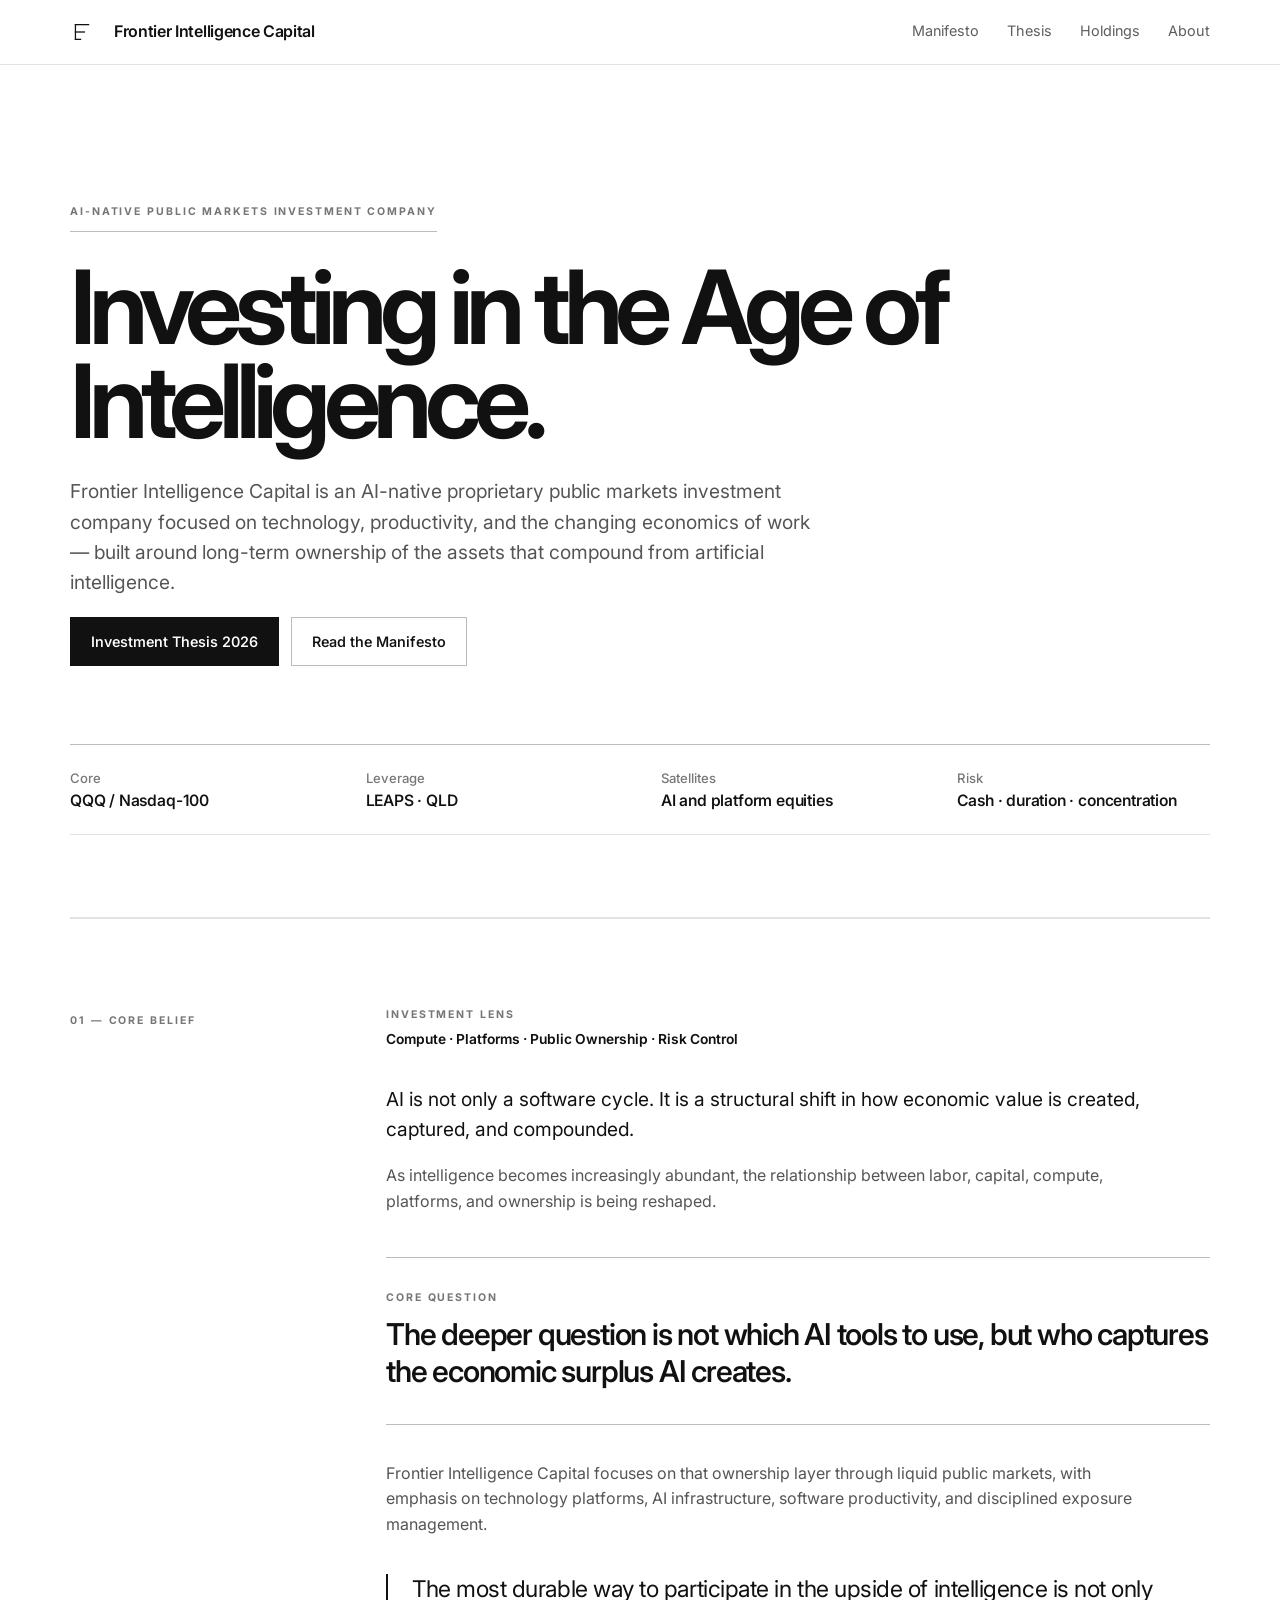
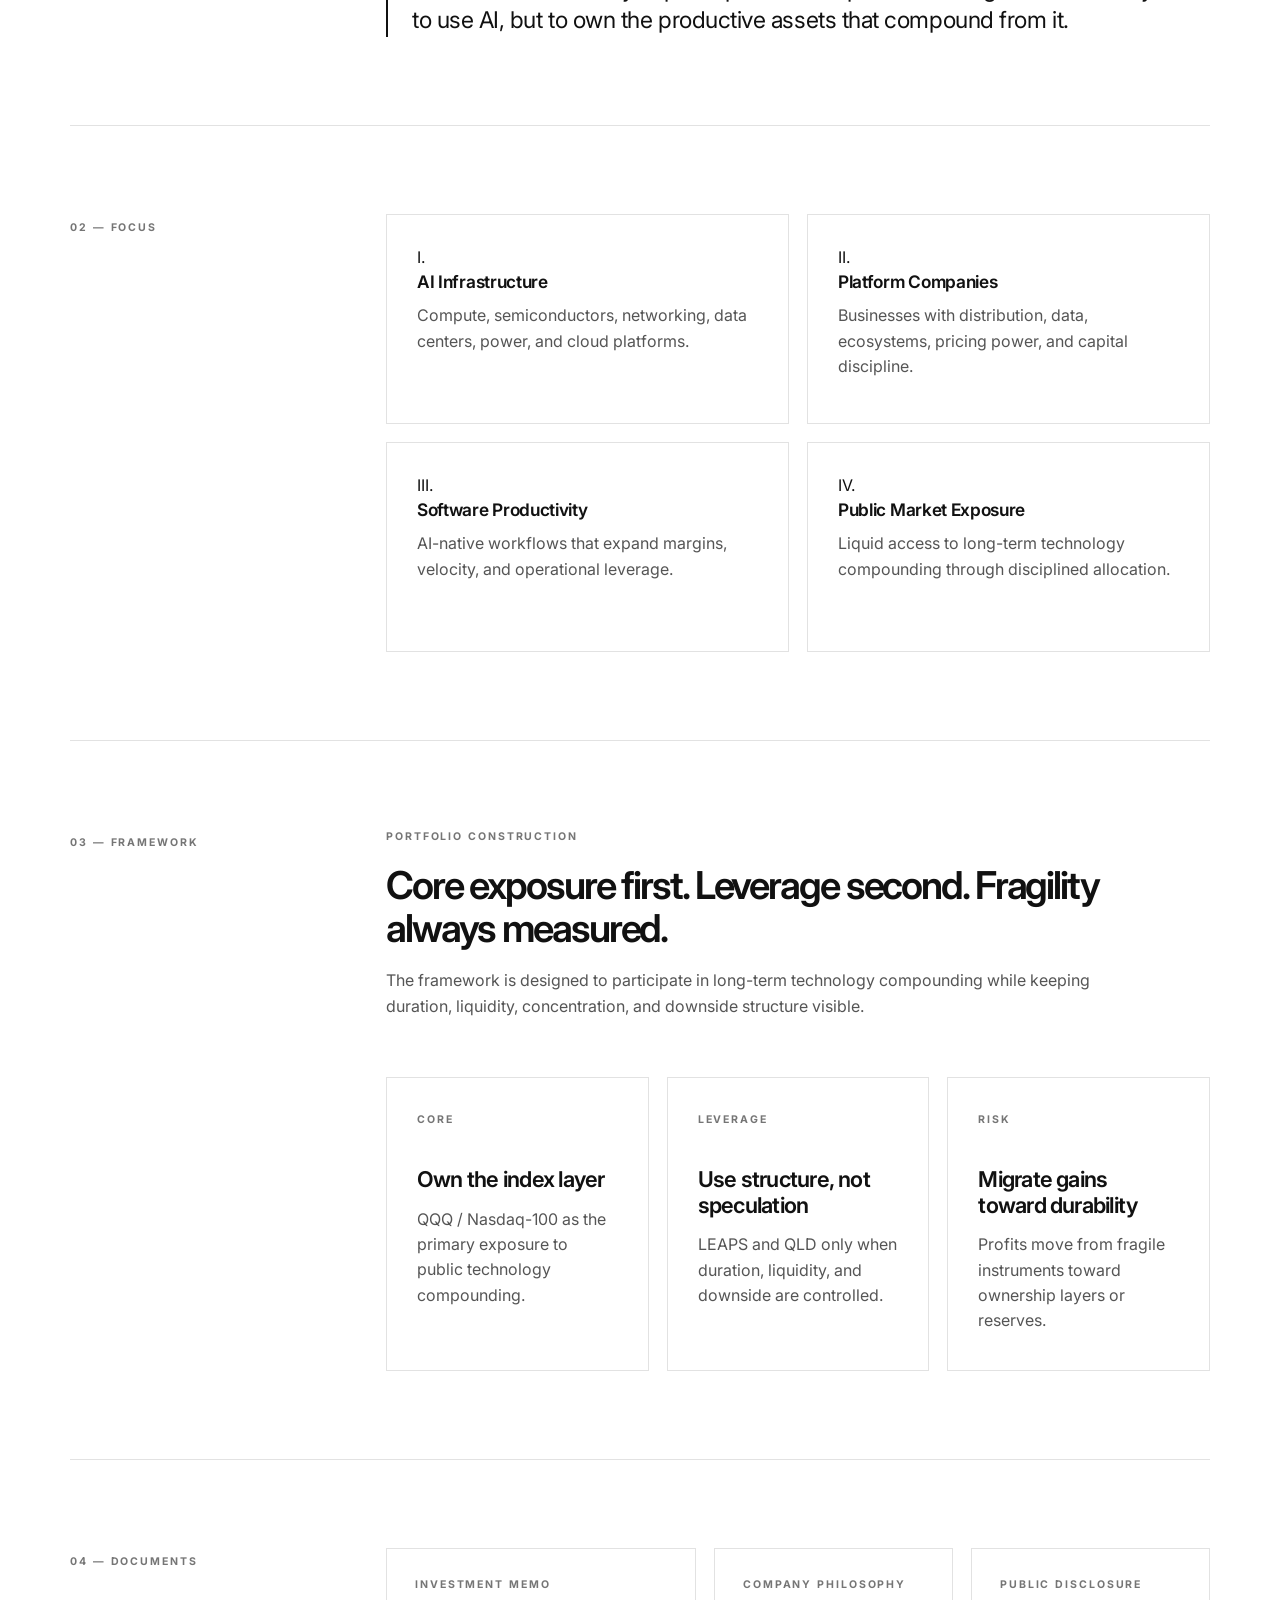
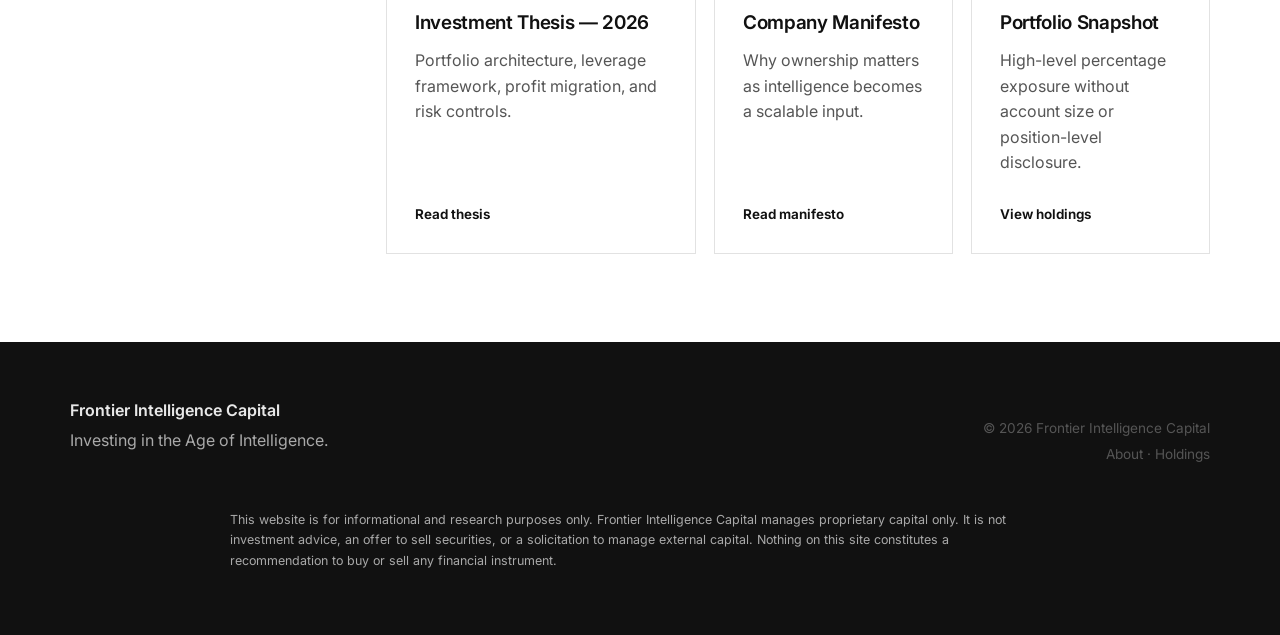
==== commit fa12756c: "design: update logo to minimal monochrome and refine business card - Replaced legacy color logo with" ====
--- a/index.html
+++ b/index.html
@@ -9,7 +9,7 @@
   <meta property="og:description" content="Investing in the Age of Intelligence." />
   <meta property="og:image" content="assets/banner/frontier-intelligence-capital-banner.png" />
   <meta name="theme-color" content="#ffffff" />
-  <link rel="icon" type="image/png" href="assets/logo/frontier-intelligence-capital-mark.png" />
+  <link rel="icon" type="image/png" href="assets/logo/frontier-intelligence-capital-mark.svg" />
   <link rel="preconnect" href="https://fonts.googleapis.com">
   <link rel="preconnect" href="https://fonts.gstatic.com" crossorigin>
   <link href="https://fonts.googleapis.com/css2?family=Fraunces:opsz,wght@9..144,400;9..144,500;9..144,600&family=Inter:wght@400;500;600;700&display=swap" rel="stylesheet">
@@ -20,7 +20,7 @@
   <header class="site-header">
     <div class="bar">
       <a class="brand" href="#top" aria-label="Frontier Intelligence Capital">
-        <img class="mark" src="assets/logo/frontier-intelligence-capital-mark.png" alt="" />
+        <img class="mark" src="assets/logo/frontier-intelligence-capital-mark.svg" alt="" />
         <span class="wordmark">Frontier Intelligence Capital</span>
       </a>
       <nav class="site-nav" aria-label="Primary">
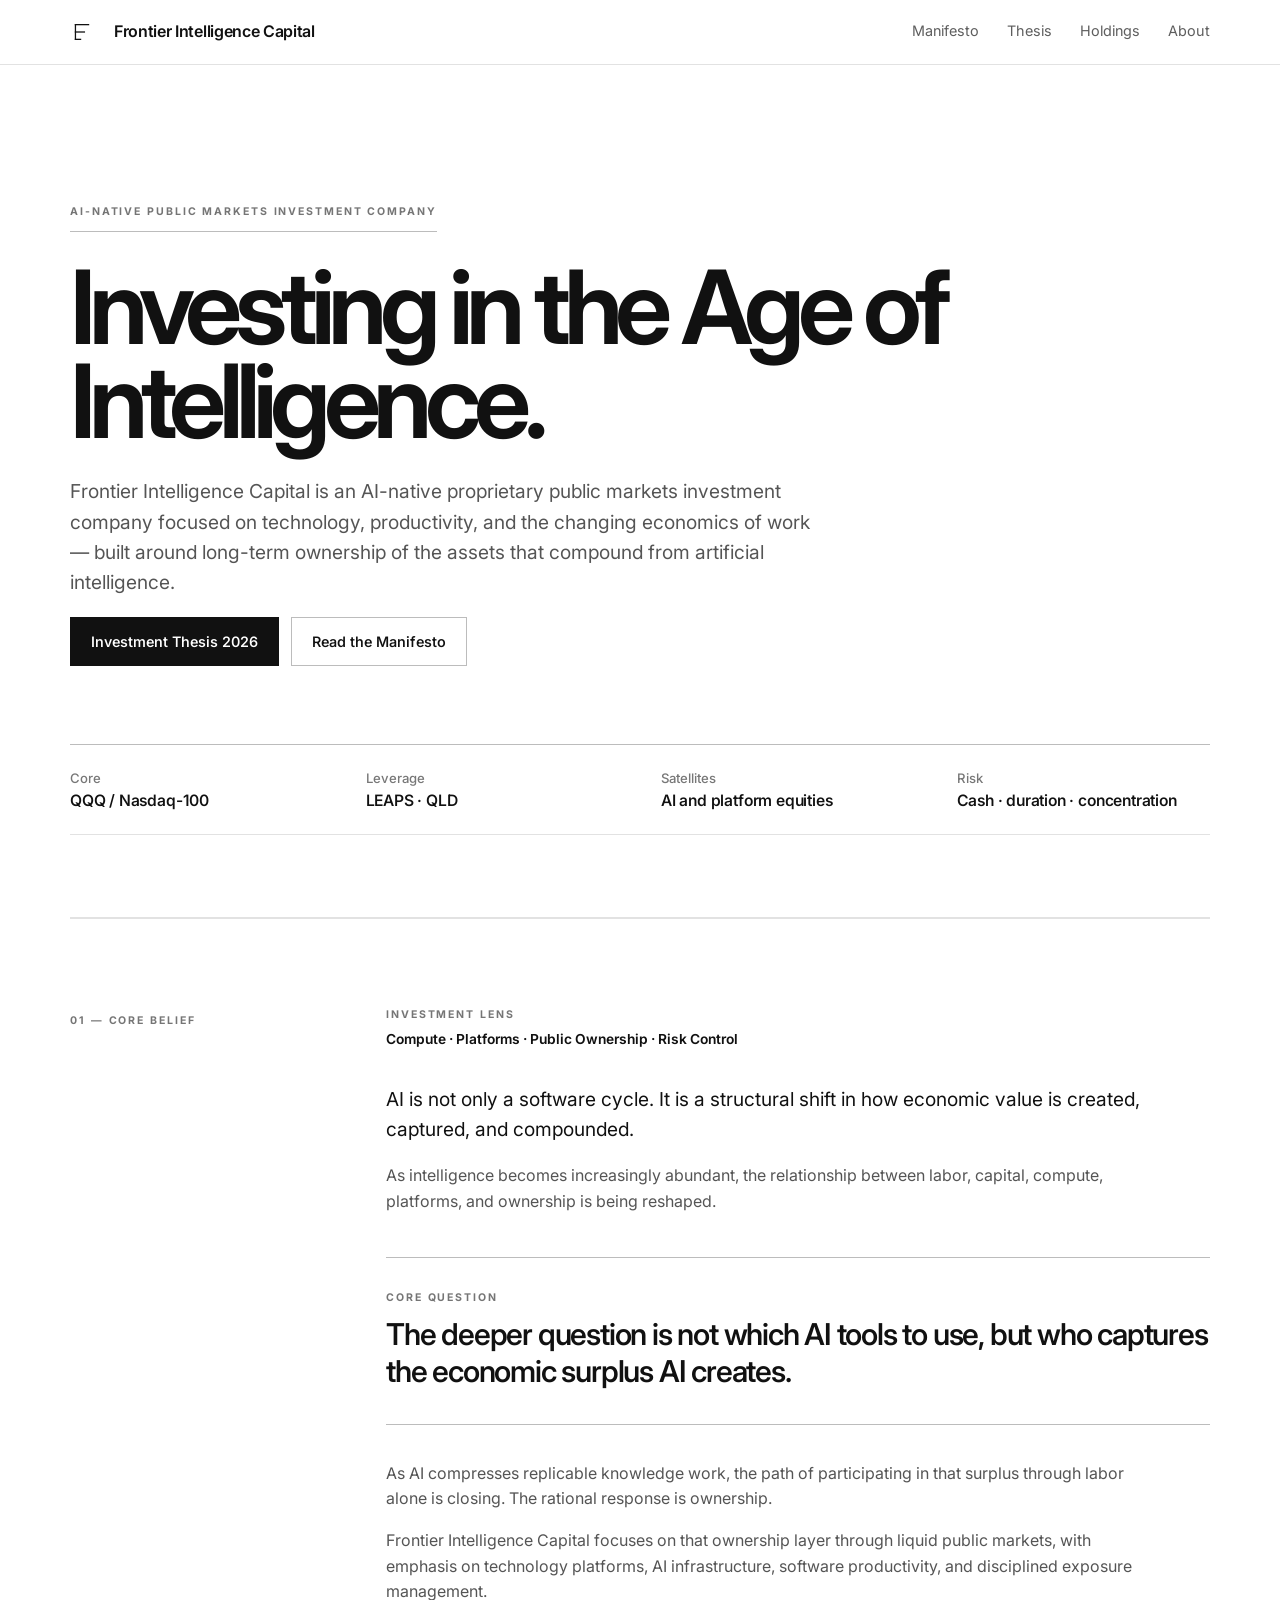
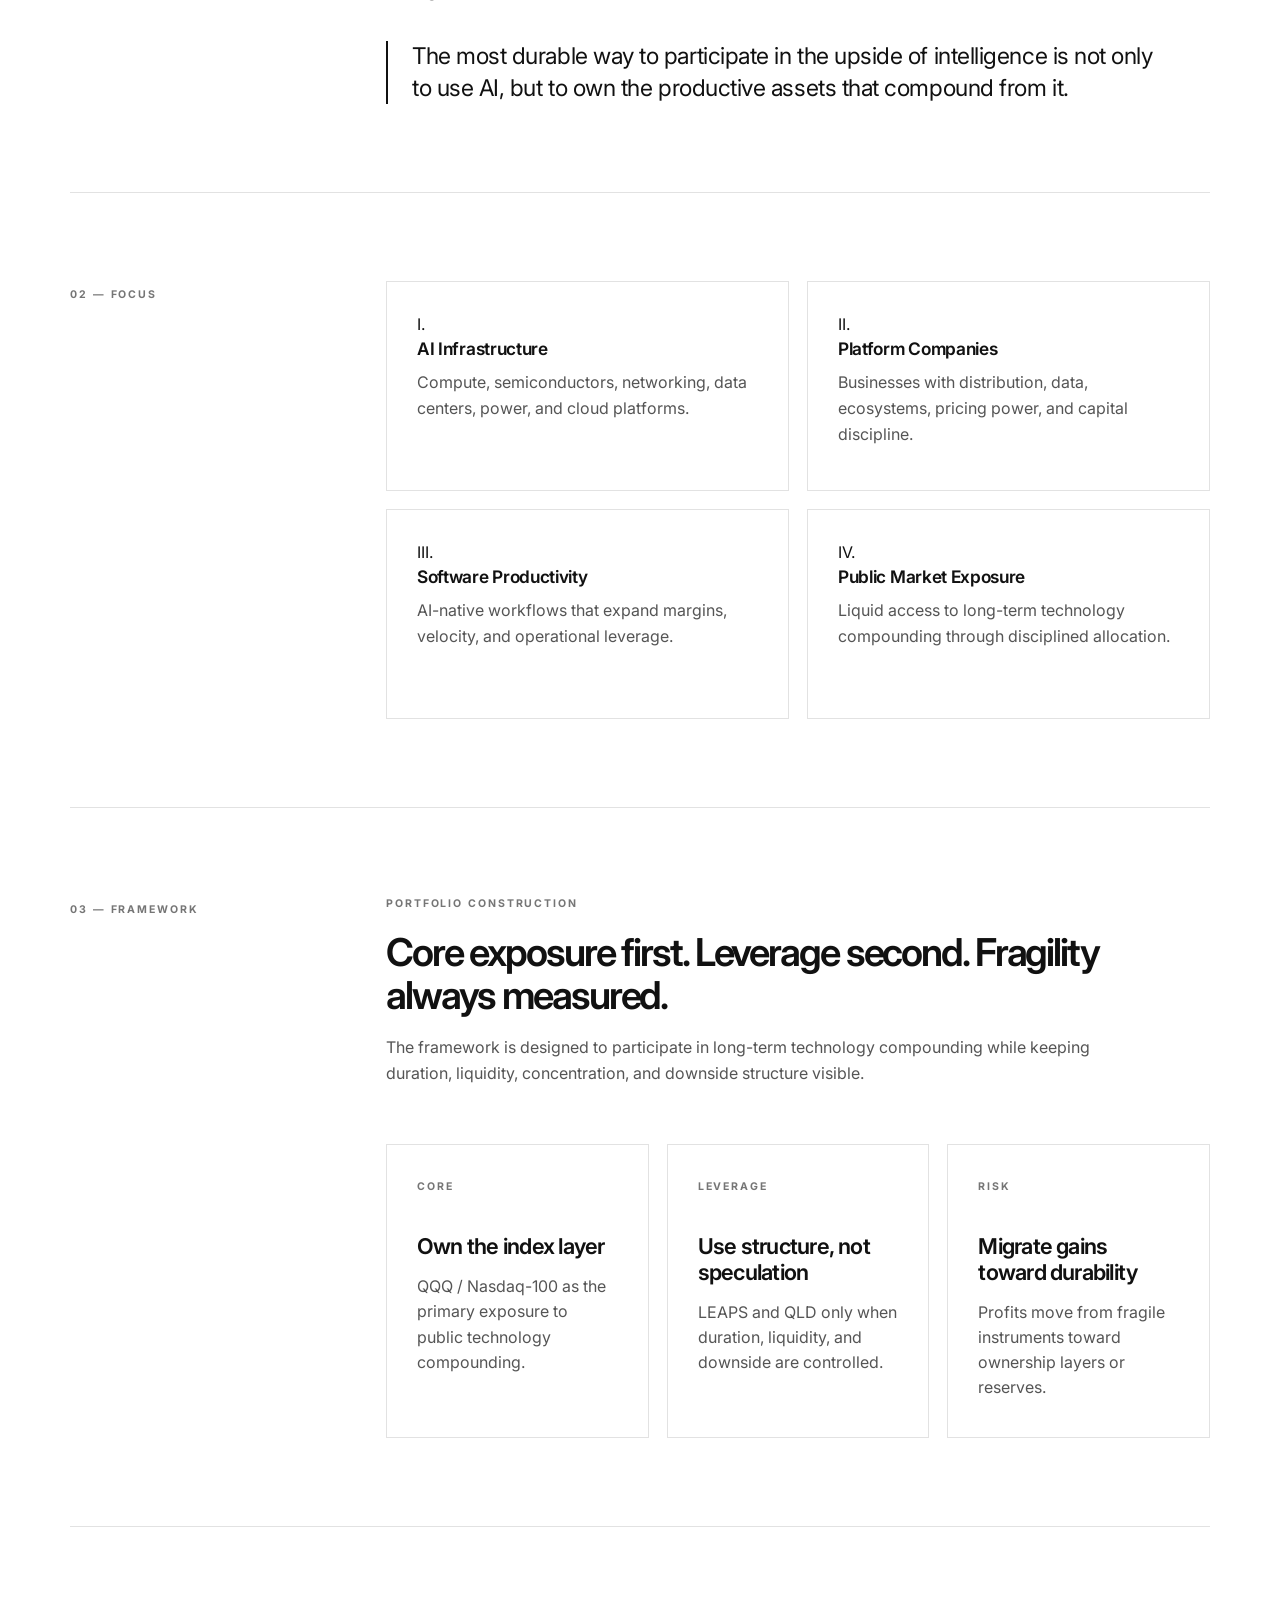
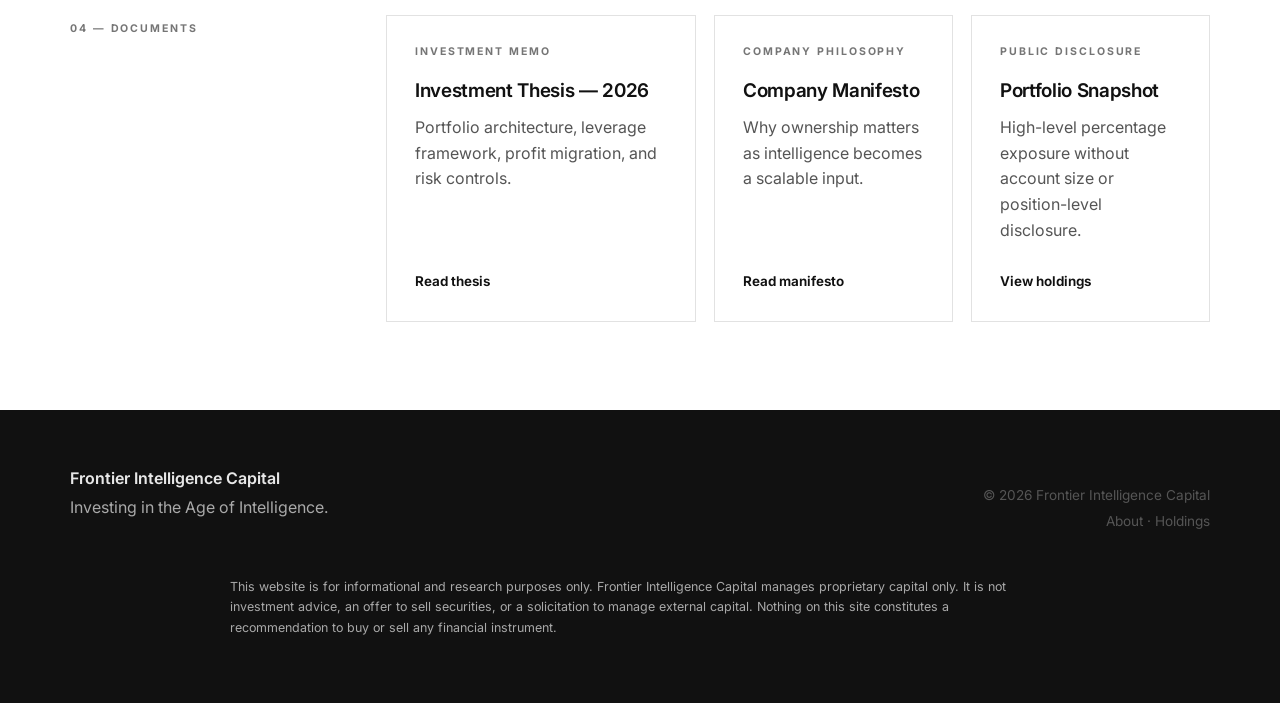
==== commit 7f9dedb5: "Propagate labor-to-ownership argument to homepage and README - Homepage: add a paragraph in Core Bel" ====
--- a/index.html
+++ b/index.html
@@ -63,6 +63,7 @@
           <p class="lede">AI is not only a software cycle. It is a structural shift in how economic value is created, captured, and compounded.</p>
           <p>As intelligence becomes increasingly abundant, the relationship between labor, capital, compute, platforms, and ownership is being reshaped.</p>
           <p class="core-question">The deeper question is not which AI tools to use, but who captures the economic surplus AI creates.</p>
+          <p>As AI compresses replicable knowledge work, the path of participating in that surplus through labor alone is closing. The rational response is ownership.</p>
           <p>Frontier Intelligence Capital focuses on that ownership layer through liquid public markets, with emphasis on technology platforms, AI infrastructure, software productivity, and disciplined exposure management.</p>
           <blockquote>The most durable way to participate in the upside of intelligence is not only to use AI, but to own the productive assets that compound from it.</blockquote>
         </div>
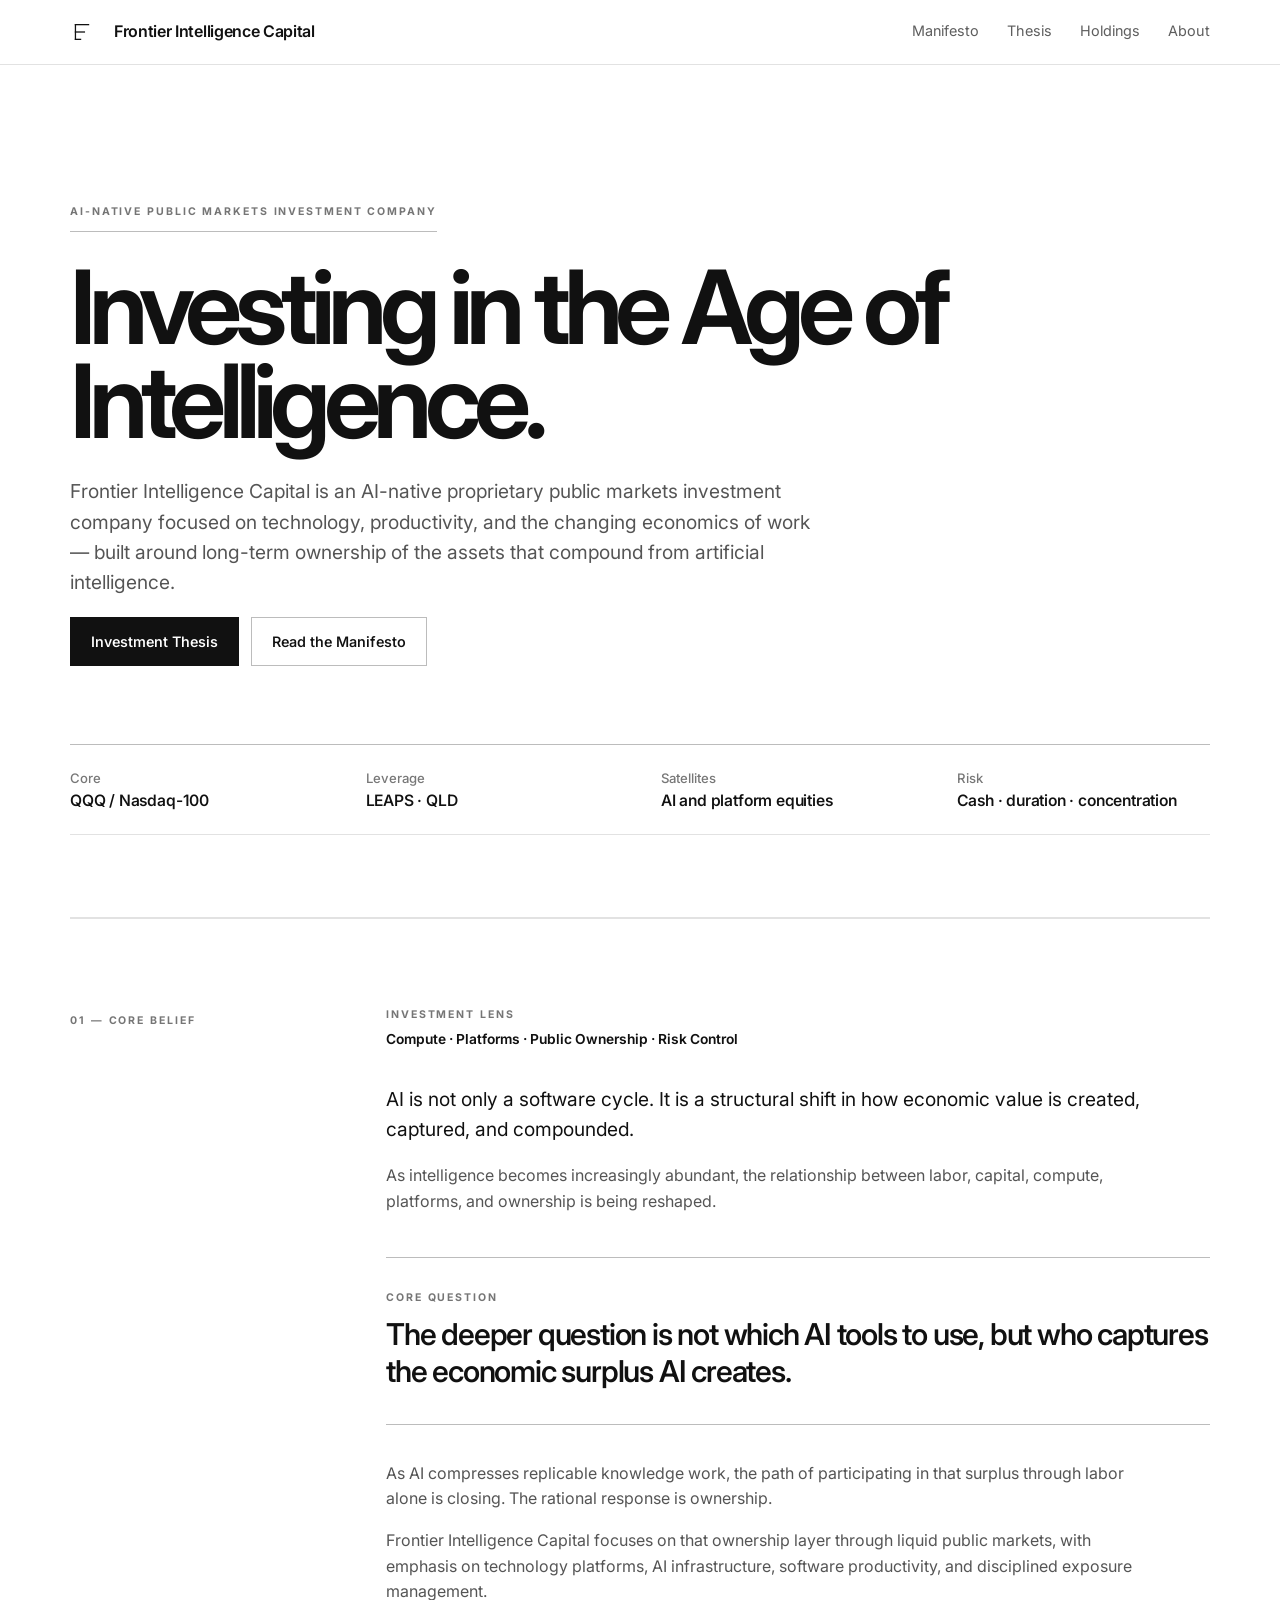
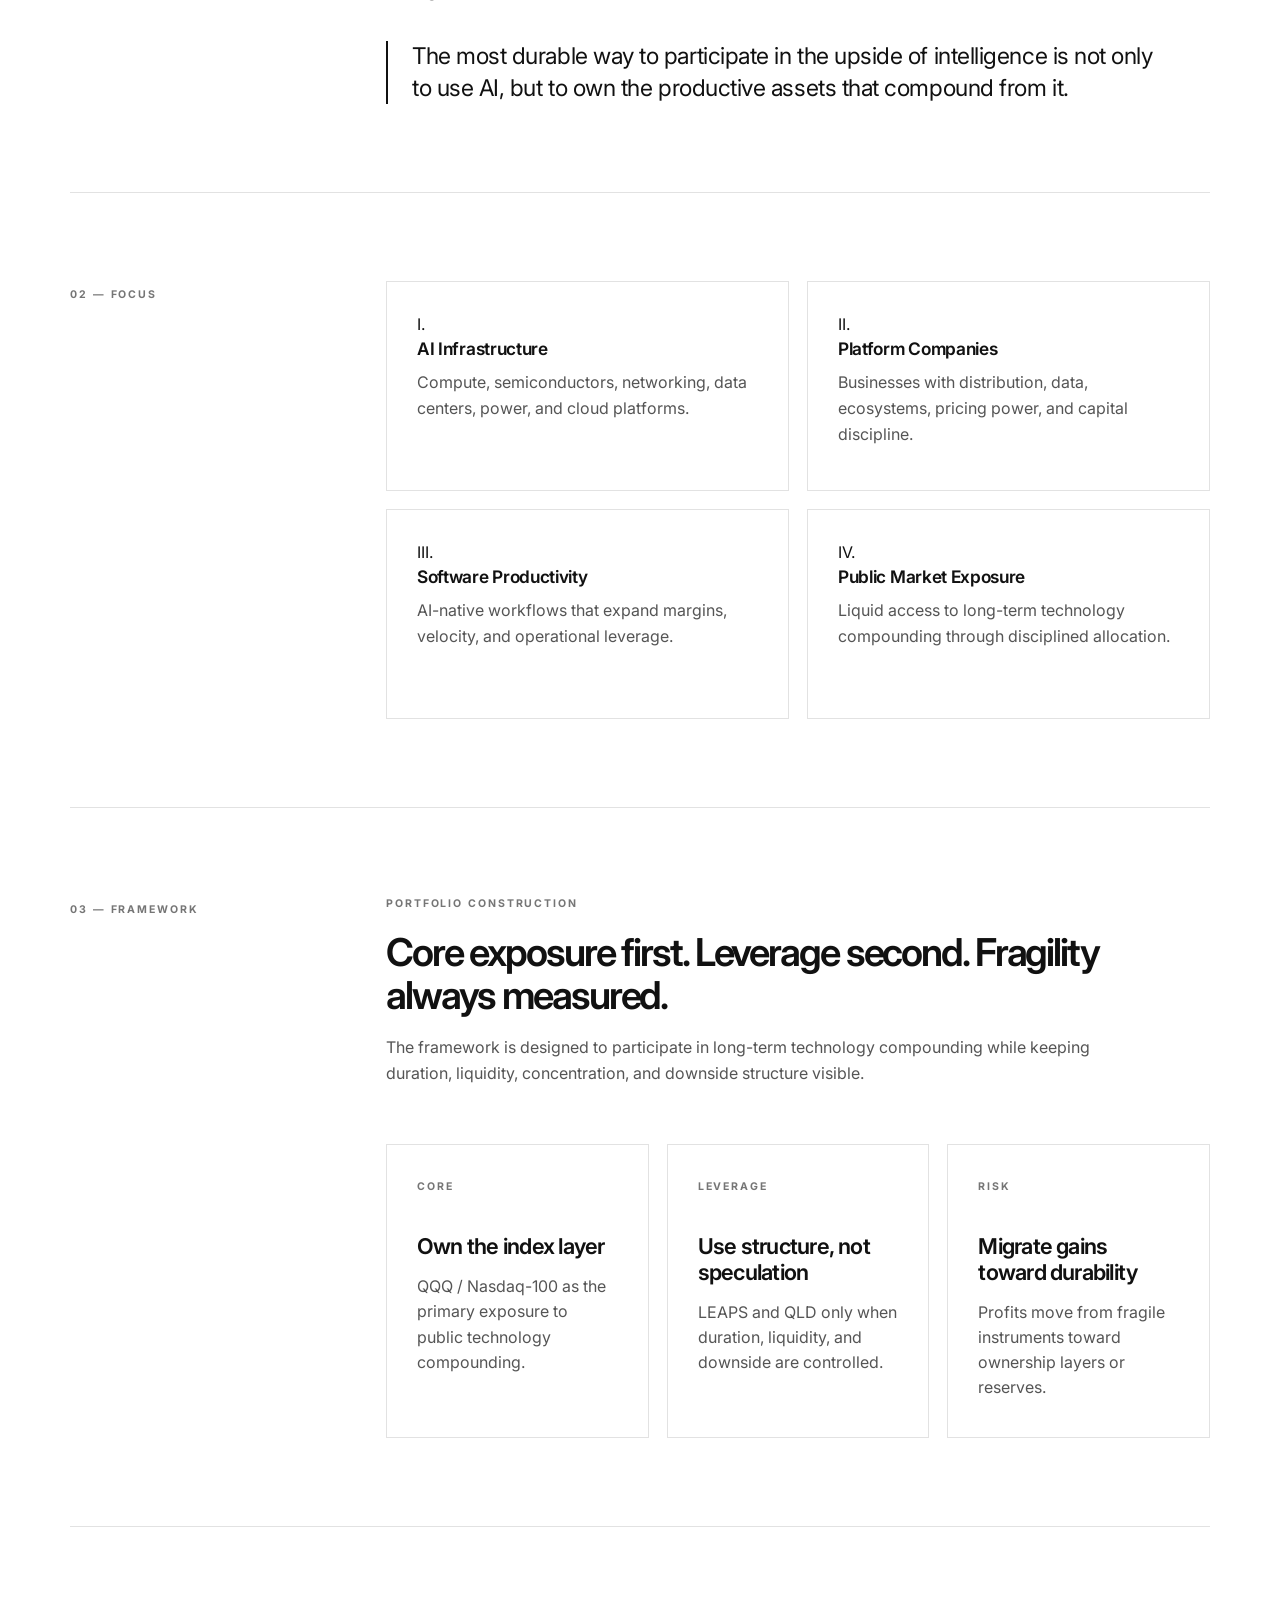
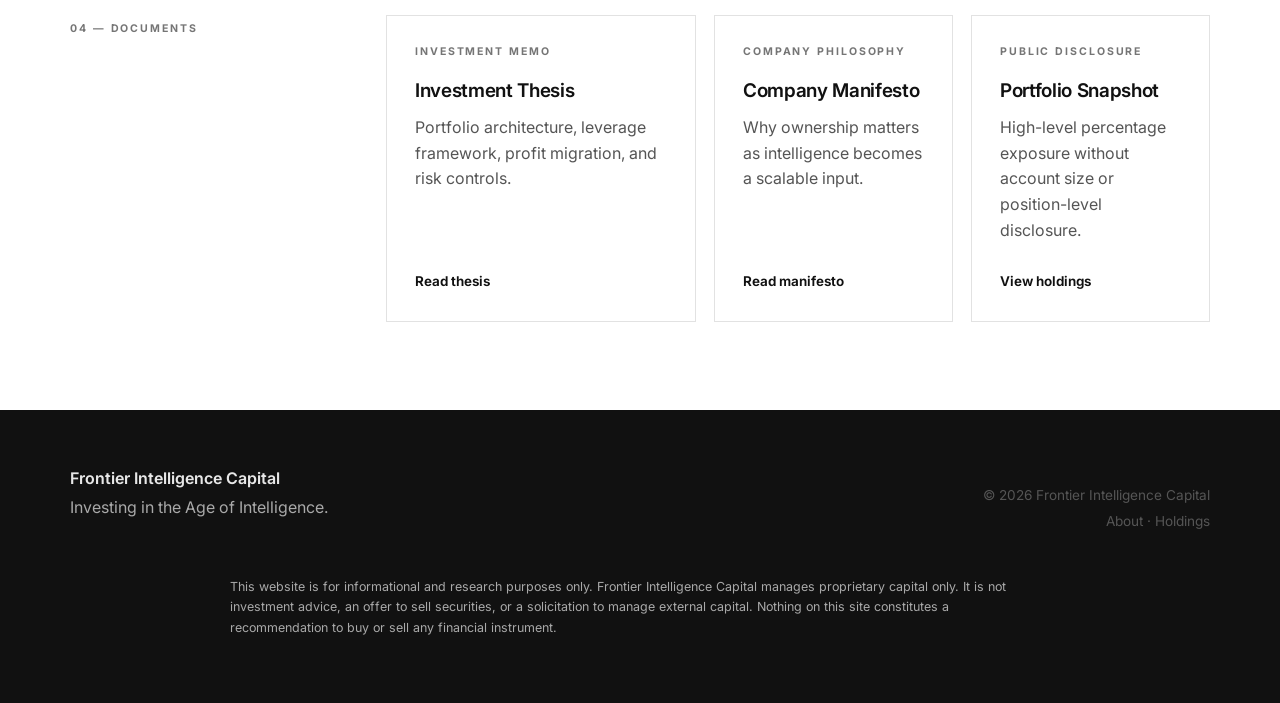
==== commit 4a0d6100: "Final polish: remove year tag from thesis, align disclosure precision, fix About duplication Four sm" ====
--- a/index.html
+++ b/index.html
@@ -25,7 +25,7 @@
       </a>
       <nav class="site-nav" aria-label="Primary">
         <a href="manifesto.html">Manifesto</a>
-        <a href="investment-thesis-2026.html">Thesis</a>
+        <a href="investment-thesis.html">Thesis</a>
         <a href="holdings.html">Holdings</a>
         <a href="about.html">About</a>
       </nav>
@@ -40,7 +40,7 @@
         <h1>Investing in the Age of Intelligence.</h1>
         <p class="lead">Frontier Intelligence Capital is an AI-native proprietary public markets investment company focused on technology, productivity, and the changing economics of work — built around long-term ownership of the assets that compound from artificial intelligence.</p>
         <div class="actions">
-          <a class="btn primary" href="investment-thesis-2026.html">Investment Thesis 2026</a>
+          <a class="btn primary" href="investment-thesis.html">Investment Thesis</a>
           <a class="btn ghost" href="manifesto.html">Read the Manifesto</a>
         </div>
       </div>
@@ -137,9 +137,9 @@
         <div class="band-label">04 — Documents</div>
         <div class="band-body">
           <div class="document-deck">
-            <a class="document-card primary-doc" href="investment-thesis-2026.html">
+            <a class="document-card primary-doc" href="investment-thesis.html">
               <span>Investment memo</span>
-              <h3>Investment Thesis — 2026</h3>
+              <h3>Investment Thesis</h3>
               <p>Portfolio architecture, leverage framework, profit migration, and risk controls.</p>
               <em>Read thesis</em>
             </a>
--- a/style.css
+++ b/style.css
@@ -271,7 +271,7 @@
 .manifesto-thesis p { margin: 10px 0 0; color: var(--muted); }
 .influence-grid { display: grid; grid-template-columns: repeat(2, minmax(0, 1fr)); gap: 14px; margin: 30px 0 40px; }
 .influence-grid section { padding: 24px; }
-.influence-grid section:last-child { grid-column: 1 / -1; }
+.influence-grid section:last-child:nth-child(odd) { grid-column: 1 / -1; }
 .influence-grid h3 { margin-top: 10px; }
 .influence-grid p { margin: 0; color: var(--muted); }
 .memo-summary { display: grid; grid-template-columns: repeat(4, minmax(0, 1fr)); gap: 1px; margin: 34px 0 48px; background: var(--line); border: 1px solid var(--line); }
